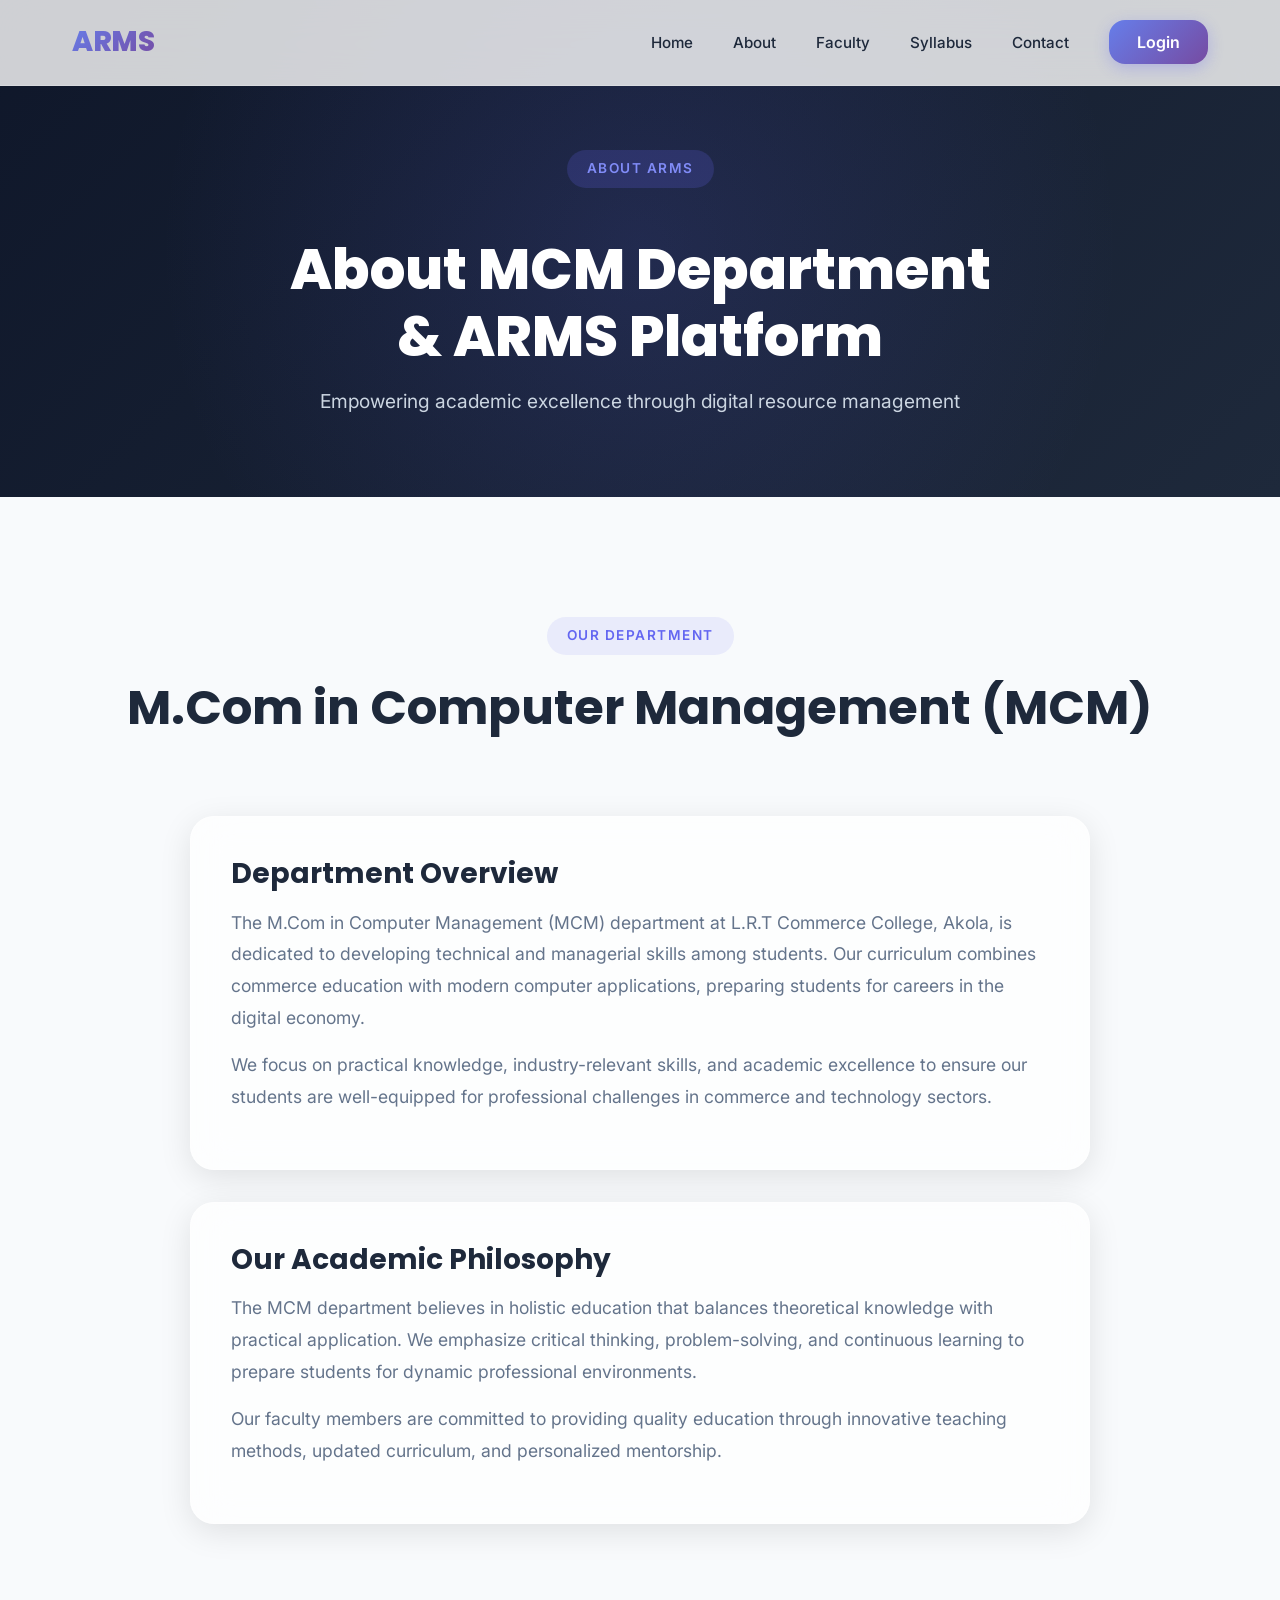
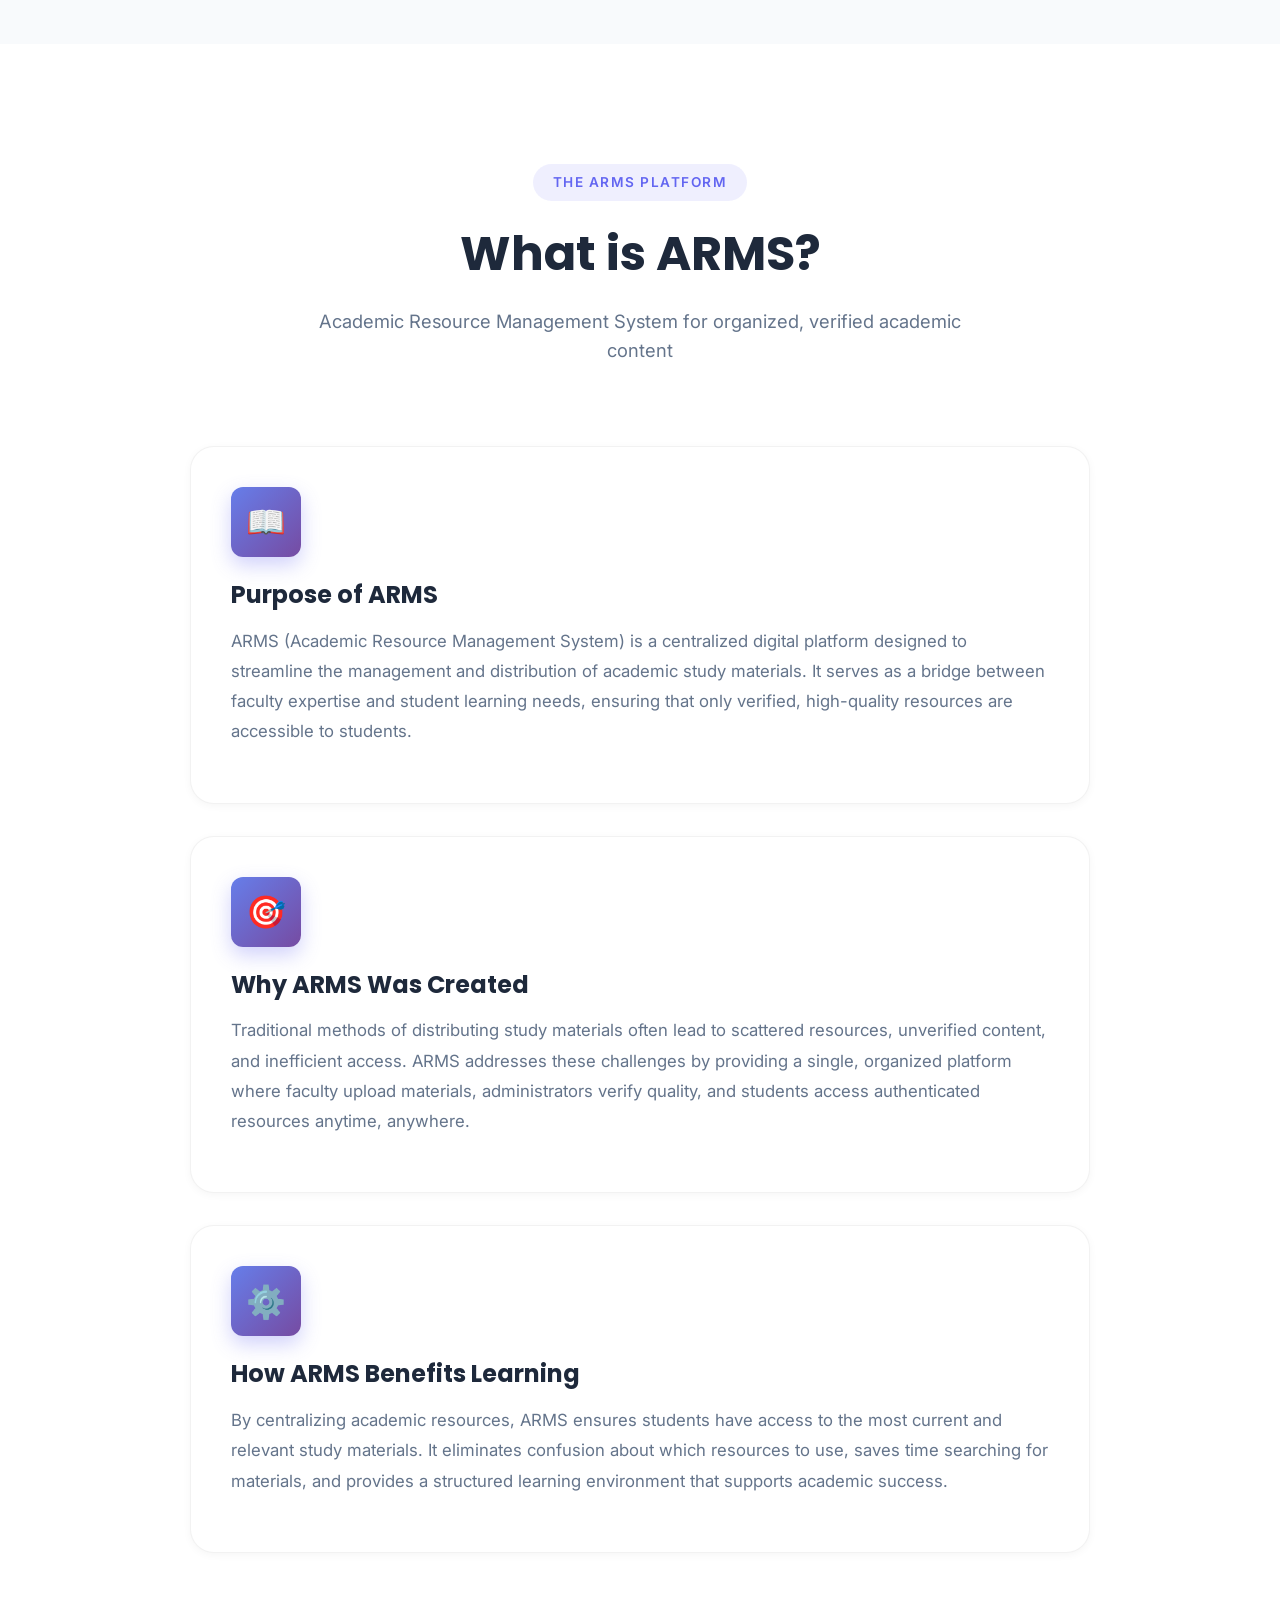
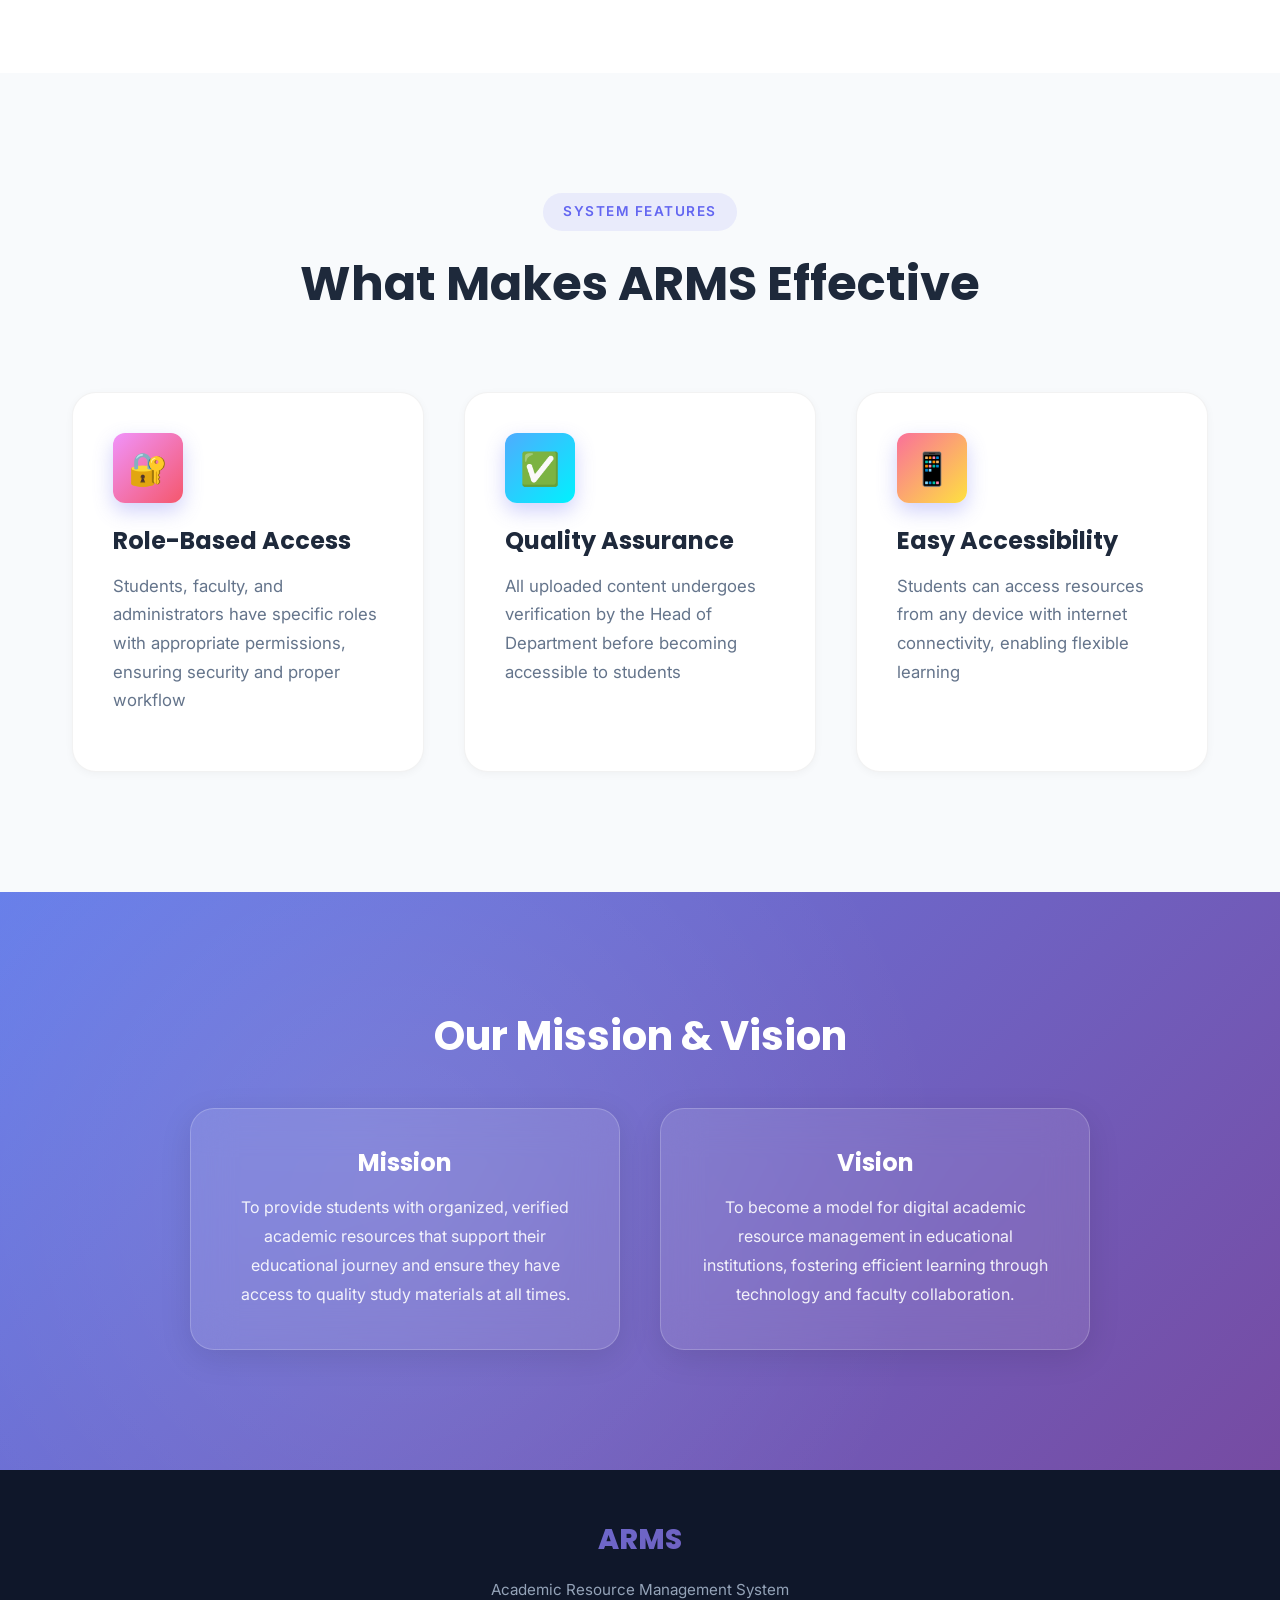
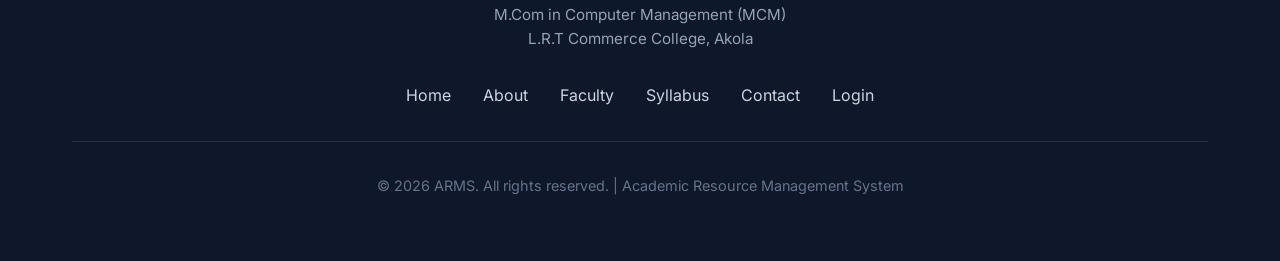
==== about.html @ 53d3fcfa "totally different code" ====
<!DOCTYPE html>
<html lang="en" class="no-js">

<head>
    <meta charset="UTF-8">
    <meta name="viewport" content="width=device-width, initial-scale=1.0">
    <meta http-equiv="X-UA-Compatible" content="IE=edge">

    <title>About ARMS | Academic Resource Management System</title>
    <meta name="description"
        content="Learn about ARMS and the MCM department at L.R.T Commerce College, Akola. Discover how we manage academic resources efficiently.">

    <link rel="icon" type="image/svg+xml"
        href="data:image/svg+xml,%3Csvg xmlns='http://www.w3.org/2000/svg' viewBox='0 0 100 100'%3E%3Ctext y='.9em' font-size='90'%3E🎓%3C/text%3E%3C/svg%3E">
    <link rel="stylesheet" href="style.css">
    <link rel="preconnect" href="https://fonts.googleapis.com">
    <link rel="preconnect" href="https://fonts.gstatic.com" crossorigin>
    <link href="https://fonts.googleapis.com/css2?family=Inter:wght@300;400;500;600;700;800&family=Poppins:wght@400;500;600;700;800&display=swap" rel="stylesheet">
</head>

<body>

    <!-- ==========================================
         NAVIGATION BAR
         ========================================== -->
    <nav class="navbar" role="navigation" aria-label="Main navigation">
        <div class="container">
            <a href="index.html" class="navbar-brand" aria-label="ARMS Home">ARMS</a>

            <button class="navbar-toggle" aria-label="Toggle navigation menu" aria-expanded="false">
                <span></span>
                <span></span>
                <span></span>
            </button>

            <ul class="navbar-menu" role="menubar">
                <li role="none"><a href="index.html" class="nav-link" role="menuitem">Home</a></li>
                <li role="none"><a href="about.html" class="nav-link active" role="menuitem">About</a></li>
                <li role="none"><a href="faculty.html" class="nav-link" role="menuitem">Faculty</a></li>
                <li role="none"><a href="syllabus.html" class="nav-link" role="menuitem">Syllabus</a></li>
                <li role="none"><a href="contact.html" class="nav-link" role="menuitem">Contact</a></li>
                <li role="none"><a href="login.html" class="btn-login" role="menuitem">Login</a></li>
            </ul>
        </div>
    </nav>

    <!-- ==========================================
         PAGE HEADER
         ========================================== -->
    <section
        style="padding: 150px 2rem 80px; background: linear-gradient(135deg, #0f172a 0%, #1e293b 100%); text-align: center; position: relative; overflow: hidden;">
        <div
            style="position: absolute; top: 0; left: 0; right: 0; bottom: 0; background: radial-gradient(circle at 50% 50%, rgba(99, 102, 241, 0.15) 0%, transparent 70%);">
        </div>

        <div class="container" style="position: relative; z-index: 10;">
            <span class="section-label" style="background: rgba(99, 102, 241, 0.2); color: #818cf8;">About ARMS</span>
            <h1 style="color: white; font-size: 3.5rem; margin: 1.5rem 0 1rem; font-weight: 800;">
                About MCM Department<br>& ARMS Platform
            </h1>
            <p style="color: #cbd5e1; font-size: 1.2rem; max-width: 700px; margin: 0 auto;">
                Empowering academic excellence through digital resource management
            </p>
        </div>
    </section>

    <!-- ==========================================
         ABOUT MCM DEPARTMENT
         ========================================== -->
    <section class="section-padding">
        <div class="container">
            <div class="section-header">
                <span class="section-label">Our Department</span>
                <h2 class="section-title">M.Com in Computer Management (MCM)</h2>
            </div>

            <div style="max-width: 900px; margin: 0 auto;">
                <div class="glass-card scroll-reveal" style="margin-bottom: 2rem;">
                    <h3 style="color: var(--text-dark); margin-bottom: 1rem; font-size: 1.75rem;">Department Overview
                    </h3>
                    <p style="color: var(--text-light); line-height: 1.8; font-size: 1.1rem; margin-bottom: 1rem;">
                        The M.Com in Computer Management (MCM) department at L.R.T Commerce College, Akola, is dedicated
                        to developing technical and managerial skills among students. Our curriculum combines commerce
                        education with modern computer applications, preparing students for careers in the digital
                        economy.
                    </p>
                    <p style="color: var(--text-light); line-height: 1.8; font-size: 1.1rem;">
                        We focus on practical knowledge, industry-relevant skills, and academic excellence to ensure our
                        students are well-equipped for professional challenges in commerce and technology sectors.
                    </p>
                </div>

                <div class="glass-card scroll-reveal">
                    <h3 style="color: var(--text-dark); margin-bottom: 1rem; font-size: 1.75rem;">Our Academic
                        Philosophy</h3>
                    <p style="color: var(--text-light); line-height: 1.8; font-size: 1.1rem; margin-bottom: 1rem;">
                        The MCM department believes in holistic education that balances theoretical knowledge with
                        practical application. We emphasize critical thinking, problem-solving, and continuous learning
                        to prepare students for dynamic professional environments.
                    </p>
                    <p style="color: var(--text-light); line-height: 1.8; font-size: 1.1rem;">
                        Our faculty members are committed to providing quality education through innovative teaching
                        methods, updated curriculum, and personalized mentorship.
                    </p>
                </div>
            </div>
        </div>
    </section>

    <!-- ==========================================
         ABOUT ARMS SYSTEM
         ========================================== -->
    <section class="section-padding" style="background: white;">
        <div class="container">
            <div class="section-header">
                <span class="section-label">The ARMS Platform</span>
                <h2 class="section-title">What is ARMS?</h2>
                <p class="section-description">
                    Academic Resource Management System for organized, verified academic content
                </p>
            </div>

            <div style="max-width: 900px; margin: 0 auto;">
                <div class="feature-card scroll-reveal" style="margin-bottom: 2rem;">
                    <div class="feature-icon">📖</div>
                    <h3>Purpose of ARMS</h3>
                    <p style="font-size: 1.05rem; line-height: 1.8;">
                        ARMS (Academic Resource Management System) is a centralized digital platform designed to
                        streamline the management and distribution of academic study materials. It serves as a bridge
                        between faculty expertise and student learning needs, ensuring that only verified, high-quality
                        resources are accessible to students.
                    </p>
                </div>

                <div class="feature-card scroll-reveal" style="margin-bottom: 2rem;">
                    <div class="feature-icon">🎯</div>
                    <h3>Why ARMS Was Created</h3>
                    <p style="font-size: 1.05rem; line-height: 1.8;">
                        Traditional methods of distributing study materials often lead to scattered resources,
                        unverified content, and inefficient access. ARMS addresses these challenges by providing a
                        single, organized platform where faculty upload materials, administrators verify quality, and
                        students access authenticated resources anytime, anywhere.
                    </p>
                </div>

                <div class="feature-card scroll-reveal">
                    <div class="feature-icon">⚙️</div>
                    <h3>How ARMS Benefits Learning</h3>
                    <p style="font-size: 1.05rem; line-height: 1.8;">
                        By centralizing academic resources, ARMS ensures students have access to the most current and
                        relevant study materials. It eliminates confusion about which resources to use, saves time
                        searching for materials, and provides a structured learning environment that supports academic
                        success.
                    </p>
                </div>
            </div>
        </div>
    </section>

    <!-- ==========================================
         KEY FEATURES
         ========================================== -->
    <section class="section-padding">
        <div class="container">
            <div class="section-header">
                <span class="section-label">System Features</span>
                <h2 class="section-title">What Makes ARMS Effective</h2>
            </div>

            <div class="features-grid">
                <div class="feature-card scroll-reveal">
                    <div class="feature-icon" style="background: linear-gradient(135deg, #f093fb 0%, #f5576c 100%);">🔐
                    </div>
                    <h3>Role-Based Access</h3>
                    <p>
                        Students, faculty, and administrators have specific roles with appropriate permissions, ensuring
                        security and proper workflow
                    </p>
                </div>

                <div class="feature-card scroll-reveal">
                    <div class="feature-icon" style="background: linear-gradient(135deg, #4facfe 0%, #00f2fe 100%);">✅
                    </div>
                    <h3>Quality Assurance</h3>
                    <p>
                        All uploaded content undergoes verification by the Head of Department before becoming accessible
                        to students
                    </p>
                </div>

                <div class="feature-card scroll-reveal">
                    <div class="feature-icon" style="background: linear-gradient(135deg, #fa709a 0%, #fee140 100%);">📱
                    </div>
                    <h3>Easy Accessibility</h3>
                    <p>
                        Students can access resources from any device with internet connectivity, enabling flexible
                        learning
                    </p>
                </div>
            </div>
        </div>
    </section>

    <!-- ==========================================
         MISSION & VISION
         ========================================== -->
    <section class="section-padding"
        style="background: linear-gradient(135deg, #667eea 0%, #764ba2 100%); position: relative; overflow: hidden;">
        <div
            style="position: absolute; top: 0; left: 0; right: 0; bottom: 0; background: radial-gradient(circle at 30% 50%, rgba(255, 255, 255, 0.1) 0%, transparent 60%);">
        </div>

        <div class="container" style="position: relative; z-index: 10;">
            <div style="max-width: 900px; margin: 0 auto; text-align: center; color: white;">
                <h2 class="scroll-reveal" style="color: white; font-size: 2.5rem; margin-bottom: 3rem;">Our Mission &
                    Vision</h2>

                <div
                    style="display: grid; grid-template-columns: repeat(auto-fit, minmax(300px, 1fr)); gap: 2.5rem; margin-top: 3rem;">
                    <div class="glass-card scroll-reveal"
                        style="background: rgba(255, 255, 255, 0.1); border: 1px solid rgba(255, 255, 255, 0.2);">
                        <h3 style="color: white; margin-bottom: 1rem; font-size: 1.5rem;">Mission</h3>
                        <p style="color: rgba(255, 255, 255, 0.9); line-height: 1.8; margin: 0;">
                            To provide students with organized, verified academic resources that support their
                            educational journey and ensure they have access to quality study materials at all times.
                        </p>
                    </div>

                    <div class="glass-card scroll-reveal"
                        style="background: rgba(255, 255, 255, 0.1); border: 1px solid rgba(255, 255, 255, 0.2);">
                        <h3 style="color: white; margin-bottom: 1rem; font-size: 1.5rem;">Vision</h3>
                        <p style="color: rgba(255, 255, 255, 0.9); line-height: 1.8; margin: 0;">
                            To become a model for digital academic resource management in educational institutions,
                            fostering efficient learning through technology and faculty collaboration.
                        </p>
                    </div>
                </div>
            </div>
        </div>
    </section>

    <!-- ==========================================
         FOOTER
         ========================================== -->
    <footer>
        <div class="footer-content">
            <div class="footer-brand">ARMS</div>
            <p class="footer-text">
                Academic Resource Management System<br>
                M.Com in Computer Management (MCM)<br>
                L.R.T Commerce College, Akola
            </p>

            <div class="footer-links">
                <a href="index.html" class="footer-link">Home</a>
                <a href="about.html" class="footer-link">About</a>
                <a href="faculty.html" class="footer-link">Faculty</a>
                <a href="syllabus.html" class="footer-link">Syllabus</a>
                <a href="contact.html" class="footer-link">Contact</a>
                <a href="login.html" class="footer-link">Login</a>
            </div>

            <div class="footer-bottom">
                <p>&copy; 2026 ARMS. All rights reserved. | Academic Resource Management System</p>
            </div>
        </div>
    </footer>

    <script>
        document.documentElement.classList.remove('no-js');
        document.documentElement.classList.add('js');
    </script>
    <script src="main.js"></script>

</body>

</html>
---- style.css ----
/* ==========================================
   ARMS - Modern Education Software Website
   ========================================== */

/* Google Fonts Import - Must be at top */
@import url('https://fonts.googleapis.com/css2?family=Inter:wght@300;400;500;600;700;800&family=Poppins:wght@400;500;600;700;800&display=swap');

/* CSS Variables for Theme */
:root {
  /* Modern Education Color Palette */
  --primary-color: #6366f1;
  --primary-dark: #4f46e5;
  --primary-light: #818cf8;
  --secondary-color: #ec4899;
  --accent-color: #f59e0b;

  /* Neutral Colors */
  --dark-bg: #0f172a;
  --dark-surface: #1e293b;
  --light-bg: #f8fafc;
  --white: #ffffff;
  --text-dark: #1e293b;
  --text-light: #64748b;
  --text-lighter: #94a3b8;

  /* Gradients */
  --gradient-primary: linear-gradient(135deg, #667eea 0%, #764ba2 100%);
  --gradient-secondary: linear-gradient(135deg, #f093fb 0%, #f5576c 100%);
  --gradient-accent: linear-gradient(135deg, #4facfe 0%, #00f2fe 100%);
  --gradient-dark: linear-gradient(135deg, #0f172a 0%, #1e293b 100%);

  /* Spacing */
  --section-padding: 120px;
  --container-max-width: 1200px;

  /* Typography */
  --font-primary: 'Inter', -apple-system, BlinkMacSystemFont, 'Segoe UI', sans-serif;
  --font-heading: 'Poppins', -apple-system, BlinkMacSystemFont, sans-serif;

  /* Shadows */
  --shadow-sm: 0 2px 8px rgba(0, 0, 0, 0.04);
  --shadow-md: 0 4px 20px rgba(0, 0, 0, 0.08);
  --shadow-lg: 0 10px 40px rgba(0, 0, 0, 0.12);
  --shadow-xl: 0 20px 60px rgba(0, 0, 0, 0.16);

  /* Border Radius */
  --radius-sm: 8px;
  --radius-md: 12px;
  --radius-lg: 16px;
  --radius-xl: 24px;
}

/* ==========================================
   BASE STYLES & RESET
   ========================================== */

* {
  margin: 0;
  padding: 0;
  box-sizing: border-box;
}

html {
  scroll-behavior: smooth;
  overflow-x: hidden;
}

html.no-js .scroll-reveal,
html.no-js .scroll-reveal-left,
html.no-js .scroll-reveal-right {
  opacity: 1 !important;
  transform: none !important;
  animation: none !important;
}

body {
  font-family: var(--font-primary);
  font-size: 16px;
  line-height: 1.6;
  color: var(--text-dark);
  background-color: var(--light-bg);
  overflow-x: hidden;
  -webkit-font-smoothing: antialiased;
  -moz-osx-font-smoothing: grayscale;
}

h1,
h2,
h3,
h4,
h5,
h6 {
  font-family: var(--font-heading);
  font-weight: 700;
  line-height: 1.2;
  margin-bottom: 1rem;
}

h1 {
  font-size: 3.5rem;
}

h2 {
  font-size: 2.5rem;
}

h3 {
  font-size: 2rem;
}

h4 {
  font-size: 1.5rem;
}

h5 {
  font-size: 1.25rem;
}

h6 {
  font-size: 1rem;
}

p {
  margin-bottom: 1rem;
  color: var(--text-light);
}

a {
  text-decoration: none;
  color: inherit;
  transition: all 0.3s cubic-bezier(0.4, 0, 0.2, 1);
}

img {
  max-width: 100%;
  height: auto;
  display: block;
}

/* ==========================================
   UTILITY CLASSES
   ========================================== */

.container {
  max-width: var(--container-max-width);
  margin: 0 auto;
  padding: 0 2rem;
}

.section-padding {
  padding: var(--section-padding) 0;
}

.text-center {
  text-align: center;
}

.text-gradient {
  background: var(--gradient-primary);
  -webkit-background-clip: text;
  -webkit-text-fill-color: transparent;
  background-clip: text;
}

/* ==========================================
   MODERN NAVBAR
   ========================================== */

.navbar {
  position: fixed;
  top: 0;
  left: 0;
  right: 0;
  z-index: 1000;
  background: rgba(255, 255, 255, 0.8);
  backdrop-filter: blur(20px);
  -webkit-backdrop-filter: blur(20px);
  border-bottom: 1px solid rgba(255, 255, 255, 0.2);
  transition: all 0.3s ease;
}

.navbar.scrolled {
  background: rgba(255, 255, 255, 0.95);
  box-shadow: var(--shadow-md);
}

.navbar .container {
  display: flex;
  justify-content: space-between;
  align-items: center;
  padding: 1.25rem 2rem;
}

.navbar-brand {
  font-family: var(--font-heading);
  font-size: 1.75rem;
  font-weight: 800;
  background: var(--gradient-primary);
  -webkit-background-clip: text;
  -webkit-text-fill-color: transparent;
  background-clip: text;
  letter-spacing: -0.5px;
}

.navbar-menu {
  display: flex;
  list-style: none;
  gap: 2.5rem;
  align-items: center;
}

.navbar-menu .nav-link {
  color: var(--text-dark);
  font-weight: 500;
  font-size: 0.95rem;
  position: relative;
  padding: 0.5rem 0;
}

.navbar-menu .nav-link::after {
  content: '';
  position: absolute;
  bottom: 0;
  left: 0;
  width: 0;
  height: 2px;
  background: var(--gradient-primary);
  transition: width 0.3s ease;
}

.navbar-menu .nav-link:hover::after,
.navbar-menu .nav-link.active::after {
  width: 100%;
}

.btn-login {
  background: var(--gradient-primary);
  color: white;
  padding: 0.75rem 1.75rem;
  border-radius: var(--radius-lg);
  font-weight: 600;
  border: none;
  cursor: pointer;
  transition: all 0.3s ease;
  box-shadow: 0 4px 15px rgba(99, 102, 241, 0.3);
}

.btn-login:hover {
  transform: translateY(-2px);
  box-shadow: 0 6px 20px rgba(99, 102, 241, 0.4);
}

/* Mobile Menu Toggle */
.navbar-toggle {
  display: none;
  flex-direction: column;
  gap: 5px;
  background: none;
  border: none;
  cursor: pointer;
}

.navbar-toggle span {
  width: 25px;
  height: 3px;
  background: var(--text-dark);
  border-radius: 2px;
  transition: all 0.3s ease;
}

/* ==========================================
   HERO SECTION WITH PARALLAX
   ========================================== */

.hero {
  position: relative;
  min-height: 100vh;
  display: flex;
  align-items: center;
  justify-content: center;
  background: var(--gradient-dark);
  overflow: hidden;
  padding: 80px 2rem 4rem;
}

.hero::before {
  content: '';
  position: absolute;
  top: 0;
  left: 0;
  right: 0;
  bottom: 0;
  background:
    radial-gradient(circle at 20% 50%, rgba(99, 102, 241, 0.15) 0%, transparent 50%),
    radial-gradient(circle at 80% 80%, rgba(236, 72, 153, 0.15) 0%, transparent 50%);
  pointer-events: none;
}

.hero-content {
  position: relative;
  z-index: 10;
  max-width: 900px;
  text-align: center;
  animation: fadeInUp 1s ease-out;
}

.hero-subtitle {
  font-size: 1.1rem;
  color: var(--primary-light);
  font-weight: 600;
  letter-spacing: 2px;
  text-transform: uppercase;
  margin-bottom: 1.5rem;
  animation: fadeInUp 1s ease-out 0.2s both;
}

.hero h1 {
  font-size: 4.5rem;
  font-weight: 800;
  color: white;
  margin-bottom: 1.5rem;
  line-height: 1.1;
  animation: fadeInUp 1s ease-out 0.4s both;
}

.hero-description {
  font-size: 1.25rem;
  color: #cbd5e1;
  margin-bottom: 1rem;
  line-height: 1.8;
  animation: fadeInUp 1s ease-out 0.6s both;
}

.hero-college {
  font-size: 1.1rem;
  color: #94a3b8;
  margin-bottom: 3rem;
  animation: fadeInUp 1s ease-out 0.8s both;
}

.hero-buttons {
  display: flex;
  gap: 1.5rem;
  justify-content: center;
  animation: fadeInUp 1s ease-out 1s both;
}

.btn-primary {
  background: var(--gradient-primary);
  color: white;
  padding: 1rem 2.5rem;
  border-radius: var(--radius-lg);
  font-weight: 600;
  font-size: 1.05rem;
  border: none;
  cursor: pointer;
  transition: all 0.3s ease;
  box-shadow: 0 8px 25px rgba(99, 102, 241, 0.35);
}

.btn-primary:hover {
  transform: translateY(-3px);
  box-shadow: 0 12px 35px rgba(99, 102, 241, 0.45);
}

.btn-secondary {
  background: rgba(255, 255, 255, 0.1);
  backdrop-filter: blur(10px);
  color: white;
  padding: 1rem 2.5rem;
  border-radius: var(--radius-lg);
  font-weight: 600;
  font-size: 1.05rem;
  border: 2px solid rgba(255, 255, 255, 0.2);
  cursor: pointer;
  transition: all 0.3s ease;
}

.btn-secondary:hover {
  background: rgba(255, 255, 255, 0.15);
  border-color: rgba(255, 255, 255, 0.3);
  transform: translateY(-3px);
}

/* Floating particles effect */
.hero-particles {
  position: absolute;
  top: 0;
  left: 0;
  width: 100%;
  height: 100%;
  overflow: hidden;
  pointer-events: none;
}

.particle {
  position: absolute;
  width: 4px;
  height: 4px;
  background: rgba(255, 255, 255, 0.3);
  border-radius: 50%;
  animation: float 15s infinite;
}

.particle:nth-child(1) {
  left: 10%;
  animation-delay: 0s;
}

.particle:nth-child(2) {
  left: 20%;
  animation-delay: 2s;
}

.particle:nth-child(3) {
  left: 30%;
  animation-delay: 4s;
}

.particle:nth-child(4) {
  left: 40%;
  animation-delay: 6s;
}

.particle:nth-child(5) {
  left: 50%;
  animation-delay: 8s;
}

.particle:nth-child(6) {
  left: 60%;
  animation-delay: 10s;
}

.particle:nth-child(7) {
  left: 70%;
  animation-delay: 12s;
}

.particle:nth-child(8) {
  left: 80%;
  animation-delay: 14s;
}

.particle:nth-child(9) {
  left: 90%;
  animation-delay: 16s;
}

@keyframes float {

  0%,
  100% {
    transform: translateY(100vh) translateX(0);
    opacity: 0;
  }

  10% {
    opacity: 1;
  }

  90% {
    opacity: 1;
  }

  100% {
    transform: translateY(-100vh) translateX(100px);
  }
}

/* ==========================================
   FEATURES SECTION
   ========================================== */

.features-section {
  padding: var(--section-padding) 0;
  background: var(--light-bg);
  position: relative;
}

.section-header {
  text-align: center;
  margin-bottom: 5rem;
  animation: fadeInUp 0.8s ease-out;
}

.section-label {
  display: inline-block;
  background: rgba(99, 102, 241, 0.1);
  color: var(--primary-color);
  padding: 0.5rem 1.25rem;
  border-radius: 50px;
  font-size: 0.85rem;
  font-weight: 600;
  text-transform: uppercase;
  letter-spacing: 1.5px;
  margin-bottom: 1.5rem;
}

.section-title {
  font-size: 3rem;
  color: var(--text-dark);
  margin-bottom: 1.5rem;
}

.section-description {
  font-size: 1.15rem;
  color: var(--text-light);
  max-width: 700px;
  margin: 0 auto;
}

.features-grid {
  display: grid;
  grid-template-columns: repeat(auto-fit, minmax(320px, 1fr));
  gap: 2.5rem;
  margin-top: 3rem;
}

.feature-card {
  background: white;
  padding: 2.5rem;
  border-radius: var(--radius-xl);
  box-shadow: var(--shadow-sm);
  transition: all 0.4s cubic-bezier(0.4, 0, 0.2, 1);
  border: 1px solid rgba(0, 0, 0, 0.05);
  position: relative;
  overflow: hidden;
}

.feature-card::before {
  content: '';
  position: absolute;
  top: 0;
  left: 0;
  right: 0;
  height: 4px;
  background: var(--gradient-primary);
  transform: scaleX(0);
  transition: transform 0.4s ease;
}

.feature-card:hover {
  transform: translateY(-10px);
  box-shadow: var(--shadow-lg);
  border-color: rgba(99, 102, 241, 0.2);
}

.feature-card:hover::before {
  transform: scaleX(1);
}

.feature-icon {
  width: 70px;
  height: 70px;
  border-radius: var(--radius-md);
  background: var(--gradient-primary);
  display: flex;
  align-items: center;
  justify-content: center;
  margin-bottom: 1.5rem;
  font-size: 2rem;
  color: white;
  box-shadow: 0 8px 20px rgba(99, 102, 241, 0.3);
}

.feature-card h3 {
  font-size: 1.5rem;
  color: var(--text-dark);
  margin-bottom: 1rem;
}

.feature-card p {
  color: var(--text-light);
  line-height: 1.7;
  font-size: 1.05rem;
}

/* ==========================================
   GLASSMORPHISM CARDS
   ========================================== */

.glass-card {
  background: rgba(255, 255, 255, 0.7);
  -webkit-backdrop-filter: blur(20px);
  backdrop-filter: blur(20px);
  border: 1px solid rgba(255, 255, 255, 0.3);
  border-radius: var(--radius-xl);
  padding: 2.5rem;
  box-shadow: 0 8px 32px rgba(0, 0, 0, 0.1);
  transition: all 0.4s ease;
}

.glass-card:hover {
  background: rgba(255, 255, 255, 0.85);
  transform: translateY(-5px);
  box-shadow: 0 12px 40px rgba(0, 0, 0, 0.15);
}

/* ==========================================
   FACULTY SECTION
   ========================================== */

.faculty-grid {
  display: grid;
  grid-template-columns: repeat(auto-fill, minmax(280px, 1fr));
  gap: 2.5rem;
  margin-top: 3rem;
}

.faculty-card {
  background: white;
  border-radius: var(--radius-xl);
  padding: 2.5rem;
  text-align: center;
  box-shadow: var(--shadow-sm);
  transition: all 0.4s ease;
  border: 1px solid rgba(0, 0, 0, 0.05);
  position: relative;
  overflow: hidden;
}

.faculty-card::before {
  content: '';
  position: absolute;
  top: -50%;
  left: -50%;
  width: 200%;
  height: 200%;
  background: radial-gradient(circle, rgba(99, 102, 241, 0.1) 0%, transparent 70%);
  opacity: 0;
  transition: opacity 0.4s ease;
}

.faculty-card:hover::before {
  opacity: 1;
}

.faculty-card:hover {
  transform: translateY(-8px);
  box-shadow: var(--shadow-lg);
  border-color: rgba(99, 102, 241, 0.2);
}

.faculty-avatar {
  width: 120px;
  height: 120px;
  border-radius: 50%;
  background: var(--gradient-primary);
  display: flex;
  align-items: center;
  justify-content: center;
  margin: 0 auto 1.5rem;
  font-size: 3rem;
  color: white;
  font-weight: 700;
  box-shadow: 0 8px 25px rgba(99, 102, 241, 0.3);
  position: relative;
  z-index: 1;
}

.faculty-card h3 {
  font-size: 1.35rem;
  color: var(--text-dark);
  margin-bottom: 0.5rem;
}

.faculty-role {
  color: var(--primary-color);
  font-weight: 600;
  font-size: 0.95rem;
  text-transform: uppercase;
  letter-spacing: 0.5px;
}

/* ==========================================
   SYLLABUS SECTION
   ========================================== */

.syllabus-list {
  max-width: 800px;
  margin: 3rem auto 0;
}

.syllabus-item {
  background: white;
  padding: 2rem;
  border-radius: var(--radius-lg);
  margin-bottom: 1.5rem;
  box-shadow: var(--shadow-sm);
  border-left: 4px solid var(--primary-color);
  transition: all 0.3s ease;
  display: flex;
  align-items: center;
  gap: 1.5rem;
}

.syllabus-item:hover {
  transform: translateX(10px);
  box-shadow: var(--shadow-md);
}

.syllabus-number {
  width: 50px;
  height: 50px;
  border-radius: 50%;
  background: var(--gradient-primary);
  color: white;
  display: flex;
  align-items: center;
  justify-content: center;
  font-weight: 700;
  font-size: 1.25rem;
  flex-shrink: 0;
}

.syllabus-content h4 {
  color: var(--text-dark);
  margin-bottom: 0.25rem;
  font-size: 1.15rem;
}

.syllabus-content p {
  color: var(--text-light);
  margin: 0;
  font-size: 0.95rem;
}

/* ==========================================
   CONTACT FORM
   ========================================== */

.contact-section {
  padding: var(--section-padding) 0;
  background: var(--light-bg);
}

.contact-container {
  max-width: 700px;
  margin: 3rem auto 0;
}

.form-group {
  margin-bottom: 2rem;
}

.form-label {
  display: block;
  color: var(--text-dark);
  font-weight: 600;
  margin-bottom: 0.75rem;
  font-size: 0.95rem;
}

.form-input,
.form-textarea {
  width: 100%;
  padding: 1rem 1.25rem;
  border: 2px solid #e2e8f0;
  border-radius: var(--radius-md);
  font-family: var(--font-primary);
  font-size: 1rem;
  transition: all 0.3s ease;
  background: white;
  color: var(--text-dark);
}

.form-input:focus,
.form-textarea:focus {
  outline: none;
  border-color: var(--primary-color);
  box-shadow: 0 0 0 4px rgba(99, 102, 241, 0.1);
}

.form-textarea {
  resize: vertical;
  min-height: 150px;
}

.btn-submit {
  background: var(--gradient-primary);
  color: white;
  padding: 1rem 3rem;
  border: none;
  border-radius: var(--radius-lg);
  font-weight: 600;
  font-size: 1.05rem;
  cursor: pointer;
  transition: all 0.3s ease;
  box-shadow: 0 8px 25px rgba(99, 102, 241, 0.3);
  width: 100%;
}

.btn-submit:hover {
  transform: translateY(-3px);
  box-shadow: 0 12px 35px rgba(99, 102, 241, 0.4);
}

/* ==========================================
   LOGIN SECTION
   ========================================== */

.login-section {
  min-height: 100vh;
  display: flex;
  align-items: center;
  justify-content: center;
  background: var(--gradient-dark);
  position: relative;
  padding: 80px 2rem 4rem;
}

.login-section::before {
  content: '';
  position: absolute;
  top: 0;
  left: 0;
  right: 0;
  bottom: 0;
  background:
    radial-gradient(circle at 30% 30%, rgba(99, 102, 241, 0.15) 0%, transparent 50%),
    radial-gradient(circle at 70% 70%, rgba(236, 72, 153, 0.15) 0%, transparent 50%);
  pointer-events: none;
}

.login-container {
  position: relative;
  z-index: 10;
  max-width: 480px;
  width: 100%;
}

.login-card {
  background: rgba(255, 255, 255, 0.95);
  backdrop-filter: blur(20px);
  padding: 3rem;
  border-radius: var(--radius-xl);
  box-shadow: var(--shadow-xl);
  border: 1px solid rgba(255, 255, 255, 0.3);
}

.login-header {
  text-align: center;
  margin-bottom: 2.5rem;
}

.login-header h2 {
  font-size: 2rem;
  color: var(--text-dark);
  margin-bottom: 0.5rem;
}

.login-header p {
  color: var(--text-light);
  font-size: 0.95rem;
}

.form-select {
  width: 100%;
  padding: 1rem 1.25rem;
  border: 2px solid #e2e8f0;
  border-radius: var(--radius-md);
  font-family: var(--font-primary);
  font-size: 1rem;
  transition: all 0.3s ease;
  background: white;
  color: var(--text-dark);
  cursor: pointer;
  appearance: none;
  background-image: url("data:image/svg+xml,%3Csvg xmlns='http://www.w3.org/2000/svg' width='24' height='24' viewBox='0 0 24 24' fill='none' stroke='%2364748b' stroke-width='2' stroke-linecap='round' stroke-linejoin='round'%3E%3Cpolyline points='6 9 12 15 18 9'%3E%3C/polyline%3E%3C/svg%3E");
  background-repeat: no-repeat;
  background-position: right 1rem center;
  background-size: 20px;
  padding-right: 3rem;
}

.form-select:focus {
  outline: none;
  border-color: var(--primary-color);
  box-shadow: 0 0 0 4px rgba(99, 102, 241, 0.1);
}

/* ==========================================
   FOOTER
   ========================================== */

footer {
  background: var(--dark-bg);
  color: white;
  padding: 3rem 0;
  text-align: center;
}

.footer-content {
  max-width: var(--container-max-width);
  margin: 0 auto;
  padding: 0 2rem;
}

.footer-brand {
  font-family: var(--font-heading);
  font-size: 1.75rem;
  font-weight: 800;
  background: var(--gradient-primary);
  -webkit-background-clip: text;
  -webkit-text-fill-color: transparent;
  background-clip: text;
  margin-bottom: 1rem;
}

.footer-text {
  color: #94a3b8;
  font-size: 0.95rem;
  margin-bottom: 2rem;
}

.footer-links {
  display: flex;
  justify-content: center;
  gap: 2rem;
  margin-bottom: 2rem;
  flex-wrap: wrap;
}

.footer-link {
  color: #cbd5e1;
  transition: color 0.3s ease;
}

.footer-link:hover {
  color: white;
}

.footer-bottom {
  padding-top: 2rem;
  border-top: 1px solid rgba(255, 255, 255, 0.1);
  color: #64748b;
  font-size: 0.9rem;
}

/* ==========================================
   SCROLL ANIMATIONS
   ========================================== */

/* Fallback: Make visible if JavaScript is disabled or fails to load */
.no-js .scroll-reveal,
.no-js .scroll-reveal-left,
.no-js .scroll-reveal-right {
  opacity: 1 !important;
  transform: none !important;
}

.scroll-reveal {
  opacity: 0;
  transform: translateY(50px);
  transition: all 0.8s cubic-bezier(0.4, 0, 0.2, 1);
}

.scroll-reveal.active {
  opacity: 1;
  transform: translateY(0);
}

/* Fallback timeout: Make visible after 2 seconds if not activated */
@media (prefers-reduced-motion: no-preference) {
  .scroll-reveal:not(.active) {
    animation: fadeInFallback 0.5s ease-out 2s forwards;
  }
}

@keyframes fadeInFallback {
  to {
    opacity: 1;
    transform: translateY(0);
  }
}

.scroll-reveal-left {
  opacity: 0;
  transform: translateX(-50px);
  transition: all 0.8s cubic-bezier(0.4, 0, 0.2, 1);
}

.scroll-reveal-left.active {
  opacity: 1;
  transform: translateX(0);
}

.scroll-reveal-right {
  opacity: 0;
  transform: translateX(50px);
  transition: all 0.8s cubic-bezier(0.4, 0, 0.2, 1);
}

.scroll-reveal-right.active {
  opacity: 1;
  transform: translateX(0);
}

/* Fallback timeout for left and right reveals */
@media (prefers-reduced-motion: no-preference) {
  .scroll-reveal-left:not(.active) {
    animation: fadeInLeftFallback 0.5s ease-out 2s forwards;
  }
  
  .scroll-reveal-right:not(.active) {
    animation: fadeInRightFallback 0.5s ease-out 2s forwards;
  }
}

@keyframes fadeInLeftFallback {
  to {
    opacity: 1;
    transform: translateX(0);
  }
}

@keyframes fadeInRightFallback {
  to {
    opacity: 1;
    transform: translateX(0);
  }
}

/* ==========================================
   ANIMATIONS
   ========================================== */

@keyframes fadeInUp {
  from {
    opacity: 0;
    transform: translateY(30px);
  }

  to {
    opacity: 1;
    transform: translateY(0);
  }
}

@keyframes fadeIn {
  from {
    opacity: 0;
  }

  to {
    opacity: 1;
  }
}

@keyframes slideInLeft {
  from {
    opacity: 0;
    transform: translateX(-30px);
  }

  to {
    opacity: 1;
    transform: translateX(0);
  }
}

@keyframes slideInRight {
  from {
    opacity: 0;
    transform: translateX(30px);
  }

  to {
    opacity: 1;
    transform: translateX(0);
  }
}

/* ==========================================
   RESPONSIVE DESIGN
   ========================================== */

@media (max-width: 1024px) {
  :root {
    --section-padding: 80px;
  }

  h1 {
    font-size: 3rem;
  }

  h2 {
    font-size: 2rem;
  }

  .hero h1 {
    font-size: 3.5rem;
  }

  .section-title {
    font-size: 2.5rem;
  }
}

@media (max-width: 768px) {
  :root {
    --section-padding: 60px;
  }

  h1 {
    font-size: 2.5rem;
  }

  h2 {
    font-size: 1.75rem;
  }

  .navbar-menu {
    position: fixed;
    top: 70px;
    left: -100%;
    width: 100%;
    height: calc(100vh - 70px);
    background: rgba(255, 255, 255, 0.98);
    backdrop-filter: blur(20px);
    flex-direction: column;
    justify-content: flex-start;
    padding: 3rem 2rem;
    gap: 1.5rem;
    transition: left 0.4s ease;
    box-shadow: var(--shadow-lg);
  }

  .navbar-menu.active {
    left: 0;
  }

  .navbar-toggle {
    display: flex;
  }

  .navbar-toggle.active span:nth-child(1) {
    transform: rotate(45deg) translate(8px, 8px);
  }

  .navbar-toggle.active span:nth-child(2) {
    opacity: 0;
  }

  .navbar-toggle.active span:nth-child(3) {
    transform: rotate(-45deg) translate(7px, -7px);
  }

  .hero h1 {
    font-size: 2.75rem;
  }

  .hero-description {
    font-size: 1.1rem;
  }

  .hero-buttons {
    flex-direction: column;
    gap: 1rem;
  }

  .btn-primary,
  .btn-secondary {
    width: 100%;
  }

  .section-title {
    font-size: 2rem;
  }

  .features-grid {
    grid-template-columns: 1fr;
    gap: 2rem;
  }

  .faculty-grid {
    grid-template-columns: 1fr;
  }

  .footer-links {
    flex-direction: column;
    gap: 1rem;
  }
}

@media (max-width: 480px) {
  h1 {
    font-size: 2rem;
  }

  h2 {
    font-size: 1.5rem;
  }

  .container {
    padding: 0 1.5rem;
  }

  .hero h1 {
    font-size: 2.25rem;
  }

  .hero-subtitle {
    font-size: 0.9rem;
  }

  .hero-description {
    font-size: 1rem;
  }

  .section-title {
    font-size: 1.75rem;
  }

  .login-card {
    padding: 2rem;
  }
}

/* ==========================================
   ACCESSIBILITY
   ========================================== */

.sr-only {
  position: absolute;
  width: 1px;
  height: 1px;
  padding: 0;
  margin: -1px;
  overflow: hidden;
  clip: rect(0, 0, 0, 0);
  white-space: nowrap;
  border-width: 0;
}

/* Focus styles */
a:focus-visible,
button:focus-visible,
input:focus-visible,
select:focus-visible,
textarea:focus-visible {
  outline: 2px solid var(--primary-color);
  outline-offset: 2px;
}

/* Reduce motion for users who prefer it */
@media (prefers-reduced-motion: reduce) {

  *,
  *::before,
  *::after {
    animation-duration: 0.01ms !important;
    animation-iteration-count: 1 !important;
    transition-duration: 0.01ms !important;
    scroll-behavior: auto !important;
  }
}
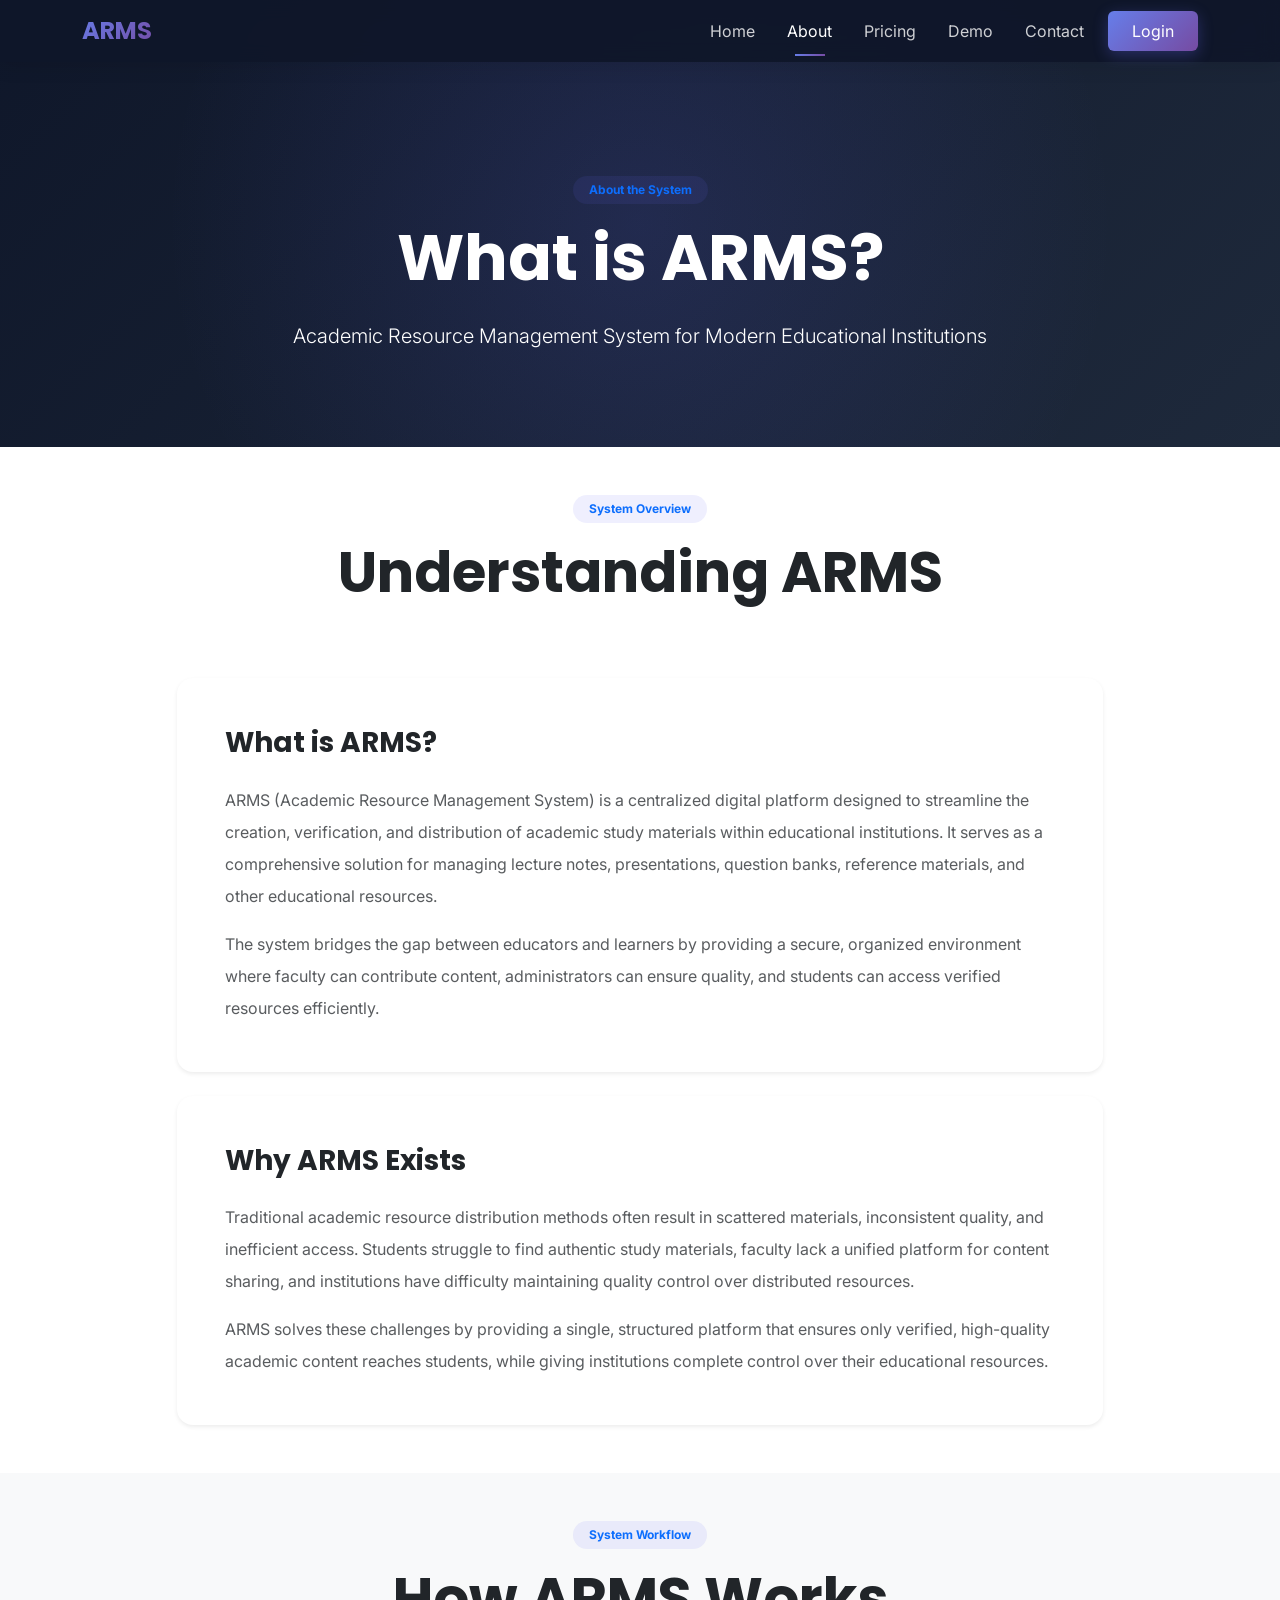
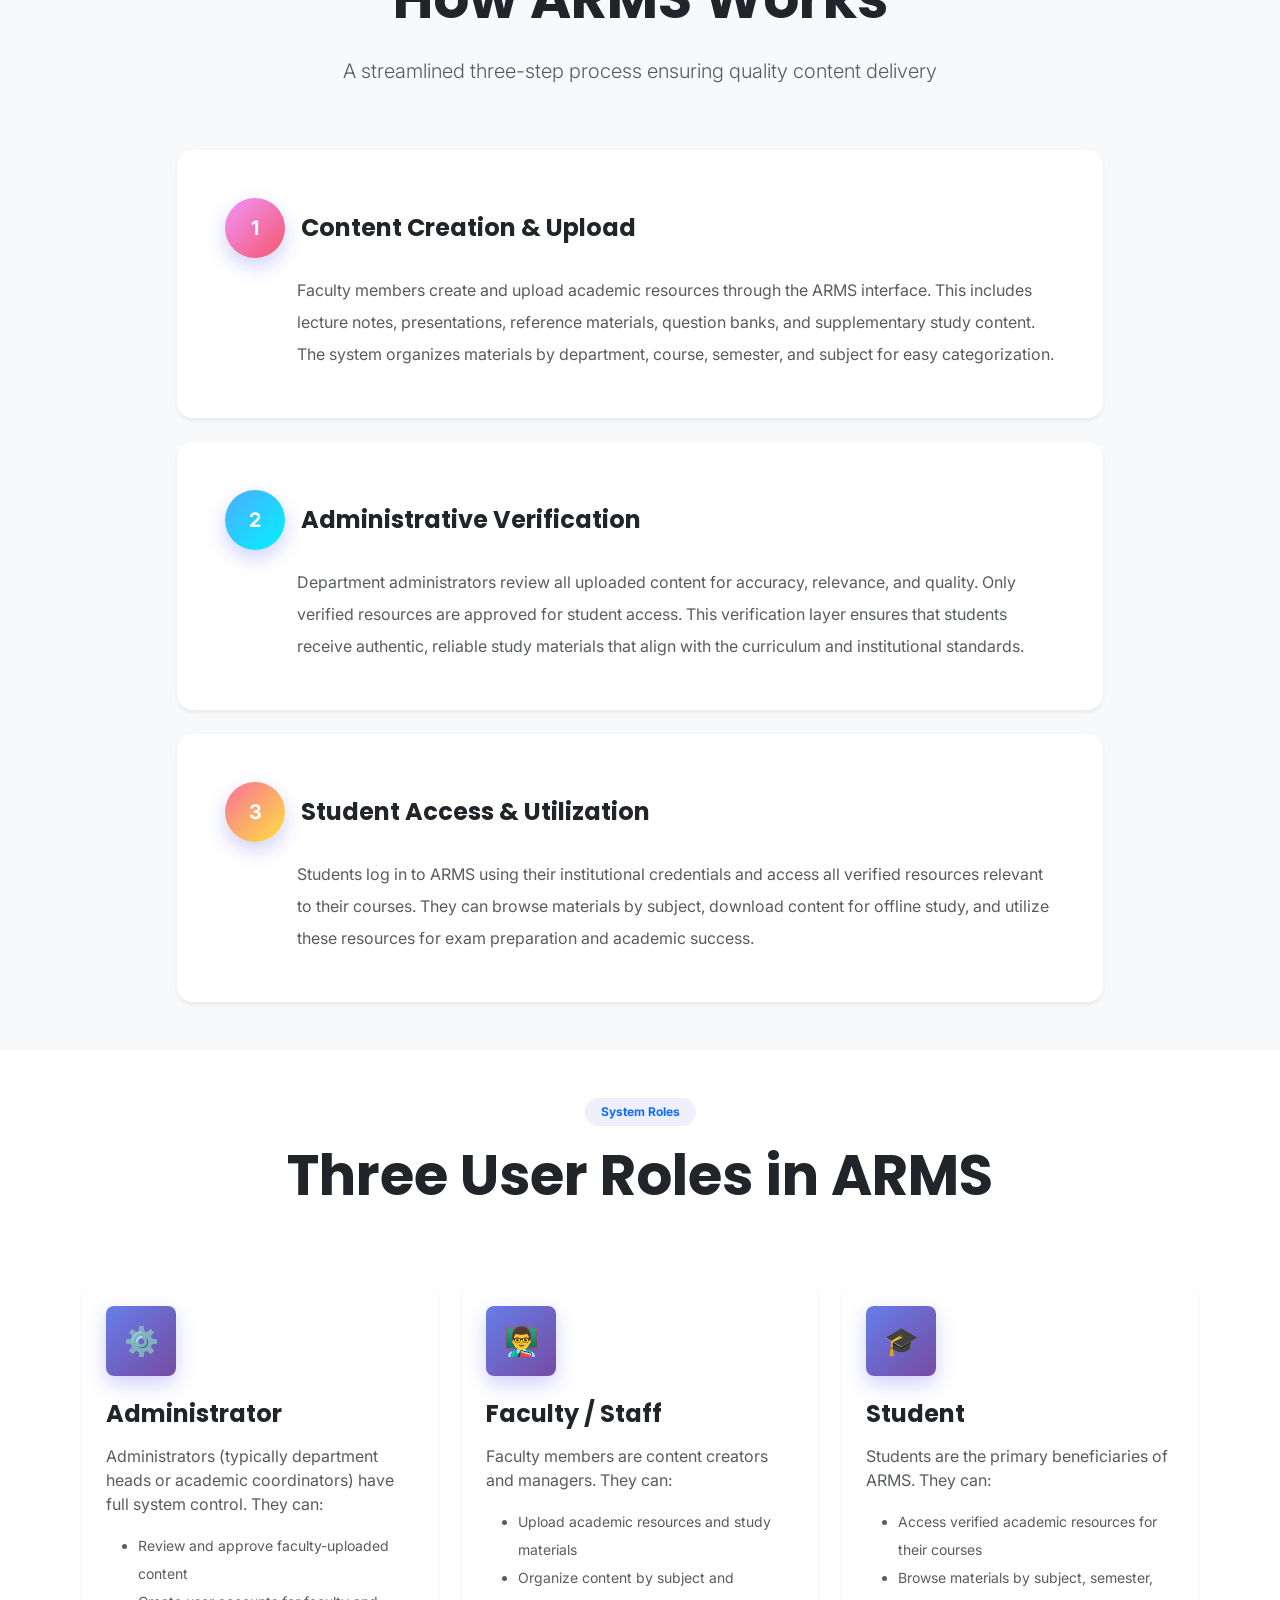
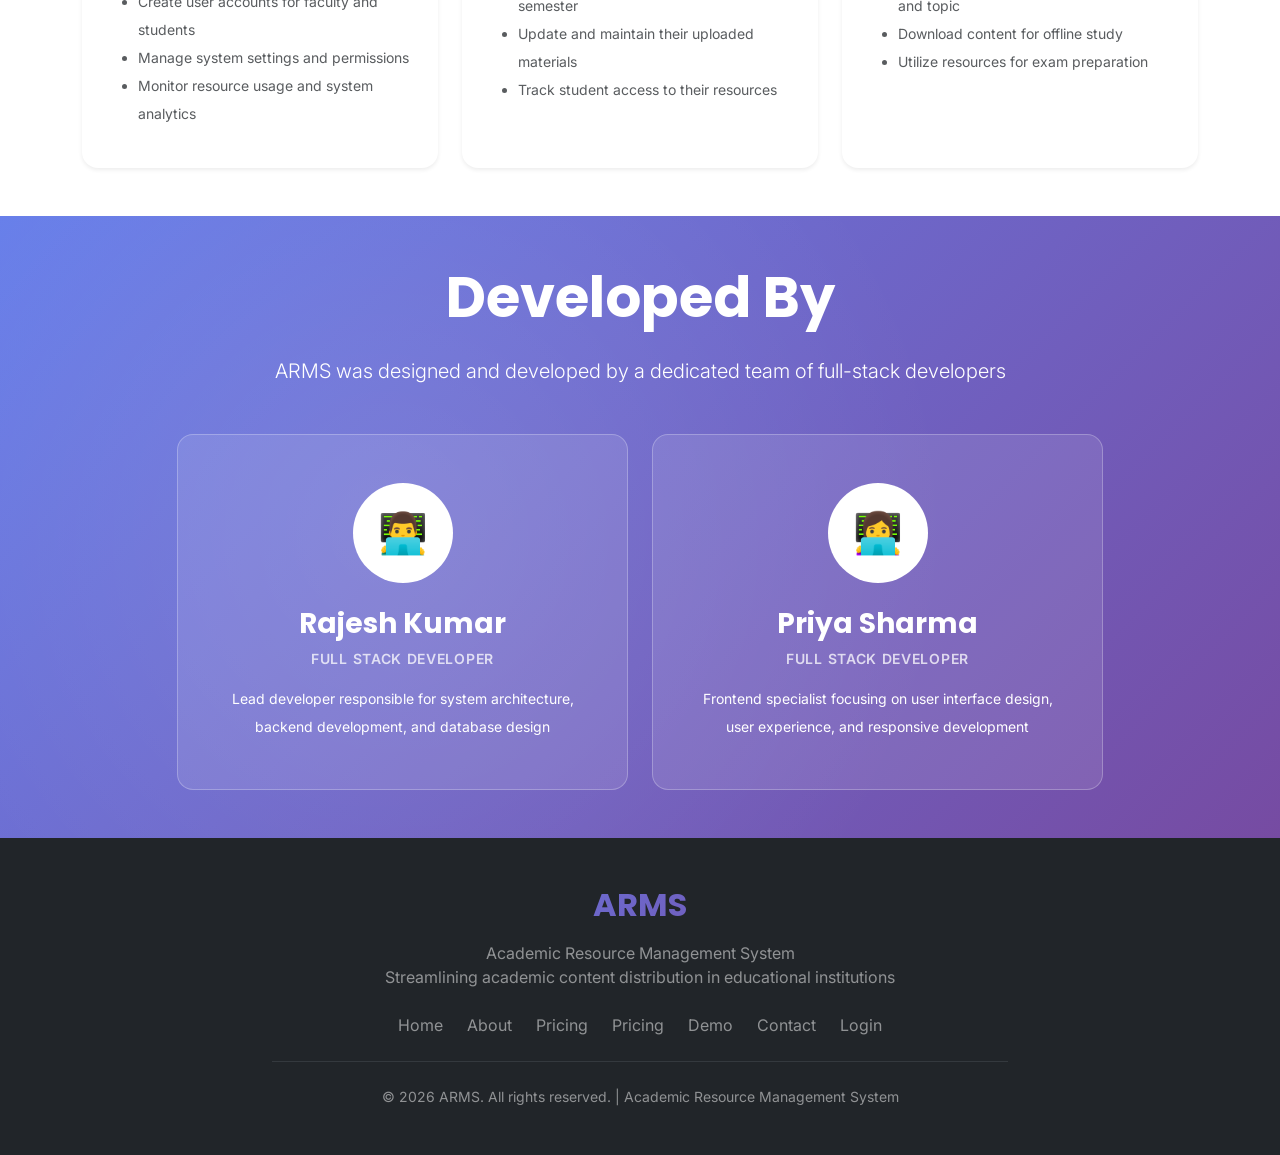
==== commit a24df87f: "pricing and demo page added and select user removed from the log in" ====
--- a/about.html
+++ b/about.html
@@ -1,277 +1,339 @@
 <!DOCTYPE html>
-<html lang="en" class="no-js">
+<html lang="en">
 
 <head>
     <meta charset="UTF-8">
     <meta name="viewport" content="width=device-width, initial-scale=1.0">
     <meta http-equiv="X-UA-Compatible" content="IE=edge">
-
+    
     <title>About ARMS | Academic Resource Management System</title>
-    <meta name="description"
-        content="Learn about ARMS and the MCM department at L.R.T Commerce College, Akola. Discover how we manage academic resources efficiently.">
-
-    <link rel="icon" type="image/svg+xml"
-        href="data:image/svg+xml,%3Csvg xmlns='http://www.w3.org/2000/svg' viewBox='0 0 100 100'%3E%3Ctext y='.9em' font-size='90'%3E🎓%3C/text%3E%3C/svg%3E">
+    <meta name="description" content="Learn about ARMS - Academic Resource Management System. Discover how ARMS streamlines academic content management in educational institutions.">
+    
+    <link rel="icon" type="image/svg+xml" href="data:image/svg+xml,%3Csvg xmlns='http://www.w3.org/2000/svg' viewBox='0 0 100 100'%3E%3Ctext y='.9em' font-size='90'%3E🎓%3C/text%3E%3C/svg%3E">
+    
+    <!-- Bootstrap 5 CSS -->
+    <link href="https://cdn.jsdelivr.net/npm/bootstrap@5.3.2/dist/css/bootstrap.min.css" rel="stylesheet">
+    
+    <!-- Custom CSS -->
     <link rel="stylesheet" href="style.css">
+    
+    <!-- Google Fonts -->
     <link rel="preconnect" href="https://fonts.googleapis.com">
     <link rel="preconnect" href="https://fonts.gstatic.com" crossorigin>
     <link href="https://fonts.googleapis.com/css2?family=Inter:wght@300;400;500;600;700;800&family=Poppins:wght@400;500;600;700;800&display=swap" rel="stylesheet">
 </head>
 
 <body>
-
+    
     <!-- ==========================================
          NAVIGATION BAR
          ========================================== -->
-    <nav class="navbar" role="navigation" aria-label="Main navigation">
-        <div class="container">
-            <a href="index.html" class="navbar-brand" aria-label="ARMS Home">ARMS</a>
-
-            <button class="navbar-toggle" aria-label="Toggle navigation menu" aria-expanded="false">
-                <span></span>
-                <span></span>
-                <span></span>
+    <nav class="navbar navbar-expand-lg navbar-dark fixed-top modern-nav">
+        <div class="container">
+            <a class="navbar-brand fw-bold fs-4" href="index.html">ARMS</a>
+            
+            <button class="navbar-toggler border-0" type="button" data-bs-toggle="collapse" data-bs-target="#navbarNav" aria-controls="navbarNav" aria-expanded="false" aria-label="Toggle navigation">
+                <span class="navbar-toggler-icon"></span>
             </button>
-
-            <ul class="navbar-menu" role="menubar">
-                <li role="none"><a href="index.html" class="nav-link" role="menuitem">Home</a></li>
-                <li role="none"><a href="about.html" class="nav-link active" role="menuitem">About</a></li>
-                <li role="none"><a href="faculty.html" class="nav-link" role="menuitem">Faculty</a></li>
-                <li role="none"><a href="syllabus.html" class="nav-link" role="menuitem">Syllabus</a></li>
-                <li role="none"><a href="contact.html" class="nav-link" role="menuitem">Contact</a></li>
-                <li role="none"><a href="login.html" class="btn-login" role="menuitem">Login</a></li>
-            </ul>
+            
+            <div class="collapse navbar-collapse" id="navbarNav">
+                <ul class="navbar-nav ms-auto align-items-lg-center">
+                    <li class="nav-item">
+                        <a class="nav-link px-3" href="index.html">Home</a>
+                    </li>
+                    <li class="nav-item">
+                        <a class="nav-link active px-3" href="about.html">About</a>
+                    </li>
+                    <li class="nav-item">
+                        <a class="nav-link px-3" href="pricing.html">Pricing</a>
+                    </li>
+                    <li class="nav-item">
+                        <a class="nav-link px-3" href="demo.html">Demo</a>
+                    </li>
+                    <li class="nav-item">
+                        <a class="nav-link px-3" href="contact.html">Contact</a>
+                    </li>
+                    <li class="nav-item mt-3 mt-lg-0 ms-lg-2">
+                        <a class="btn btn-gradient px-4 py-2" href="login.html">Login</a>
+                    </li>
+                </ul>
+            </div>
         </div>
     </nav>
-
+    
     <!-- ==========================================
          PAGE HEADER
          ========================================== -->
-    <section
-        style="padding: 150px 2rem 80px; background: linear-gradient(135deg, #0f172a 0%, #1e293b 100%); text-align: center; position: relative; overflow: hidden;">
-        <div
-            style="position: absolute; top: 0; left: 0; right: 0; bottom: 0; background: radial-gradient(circle at 50% 50%, rgba(99, 102, 241, 0.15) 0%, transparent 70%);">
-        </div>
-
-        <div class="container" style="position: relative; z-index: 10;">
-            <span class="section-label" style="background: rgba(99, 102, 241, 0.2); color: #818cf8;">About ARMS</span>
-            <h1 style="color: white; font-size: 3.5rem; margin: 1.5rem 0 1rem; font-weight: 800;">
-                About MCM Department<br>& ARMS Platform
-            </h1>
-            <p style="color: #cbd5e1; font-size: 1.2rem; max-width: 700px; margin: 0 auto;">
-                Empowering academic excellence through digital resource management
-            </p>
-        </div>
-    </section>
-
-    <!-- ==========================================
-         ABOUT MCM DEPARTMENT
-         ========================================== -->
-    <section class="section-padding">
-        <div class="container">
-            <div class="section-header">
-                <span class="section-label">Our Department</span>
-                <h2 class="section-title">M.Com in Computer Management (MCM)</h2>
-            </div>
-
-            <div style="max-width: 900px; margin: 0 auto;">
-                <div class="glass-card scroll-reveal" style="margin-bottom: 2rem;">
-                    <h3 style="color: var(--text-dark); margin-bottom: 1rem; font-size: 1.75rem;">Department Overview
-                    </h3>
-                    <p style="color: var(--text-light); line-height: 1.8; font-size: 1.1rem; margin-bottom: 1rem;">
-                        The M.Com in Computer Management (MCM) department at L.R.T Commerce College, Akola, is dedicated
-                        to developing technical and managerial skills among students. Our curriculum combines commerce
-                        education with modern computer applications, preparing students for careers in the digital
-                        economy.
+    <section class="page-header bg-gradient-dark text-white text-center py-5 position-relative overflow-hidden">
+        <div class="position-absolute top-0 start-0 w-100 h-100" style="background: radial-gradient(circle at 50% 50%, rgba(99, 102, 241, 0.15) 0%, transparent 70%);"></div>
+        
+        <div class="container position-relative py-5" style="margin-top: 80px;">
+            <div class="row justify-content-center">
+                <div class="col-lg-8">
+                    <span class="badge bg-primary-soft text-primary px-3 py-2 mb-3 rounded-pill">About the System</span>
+                    <h1 class="display-3 fw-bold mb-4">What is ARMS?</h1>
+                    <p class="lead mb-0">Academic Resource Management System for Modern Educational Institutions</p>
+                </div>
+            </div>
+        </div>
+    </section>
+    
+    <!-- ==========================================
+         SYSTEM OVERVIEW
+         ========================================== -->
+    <section class="py-5 py-lg-6">
+        <div class="container">
+            <div class="row justify-content-center mb-5">
+                <div class="col-lg-8 text-center">
+                    <span class="badge bg-primary-soft text-primary px-3 py-2 mb-3 rounded-pill">System Overview</span>
+                    <h2 class="display-4 fw-bold mb-4">Understanding ARMS</h2>
+                </div>
+            </div>
+            
+            <div class="row justify-content-center g-4">
+                <div class="col-lg-10">
+                    <div class="card border-0 shadow-sm mb-4" data-aos="fade-up">
+                        <div class="card-body p-4 p-lg-5">
+                            <h3 class="h3 fw-bold mb-4">What is ARMS?</h3>
+                            <p class="text-muted fs-6 mb-3 lh-lg">
+                                ARMS (Academic Resource Management System) is a centralized digital platform designed to streamline the creation, verification, and distribution of academic study materials within educational institutions. It serves as a comprehensive solution for managing lecture notes, presentations, question banks, reference materials, and other educational resources.
+                            </p>
+                            <p class="text-muted fs-6 mb-0 lh-lg">
+                                The system bridges the gap between educators and learners by providing a secure, organized environment where faculty can contribute content, administrators can ensure quality, and students can access verified resources efficiently.
+                            </p>
+                        </div>
+                    </div>
+                    
+                    <div class="card border-0 shadow-sm" data-aos="fade-up" data-aos-delay="100">
+                        <div class="card-body p-4 p-lg-5">
+                            <h3 class="h3 fw-bold mb-4">Why ARMS Exists</h3>
+                            <p class="text-muted fs-6 mb-3 lh-lg">
+                                Traditional academic resource distribution methods often result in scattered materials, inconsistent quality, and inefficient access. Students struggle to find authentic study materials, faculty lack a unified platform for content sharing, and institutions have difficulty maintaining quality control over distributed resources.
+                            </p>
+                            <p class="text-muted fs-6 mb-0 lh-lg">
+                                ARMS solves these challenges by providing a single, structured platform that ensures only verified, high-quality academic content reaches students, while giving institutions complete control over their educational resources.
+                            </p>
+                        </div>
+                    </div>
+                </div>
+            </div>
+        </div>
+    </section>
+    
+    <!-- ==========================================
+         HOW ARMS WORKS
+         ========================================== -->
+    <section class="py-5 py-lg-6 bg-light">
+        <div class="container">
+            <div class="row justify-content-center mb-5">
+                <div class="col-lg-8 text-center">
+                    <span class="badge bg-primary-soft text-primary px-3 py-2 mb-3 rounded-pill">System Workflow</span>
+                    <h2 class="display-4 fw-bold mb-4">How ARMS Works</h2>
+                    <p class="lead text-muted">A streamlined three-step process ensuring quality content delivery</p>
+                </div>
+            </div>
+            
+            <div class="row justify-content-center g-4">
+                <div class="col-lg-10">
+                    <div class="card border-0 shadow-sm mb-4" data-aos="fade-up">
+                        <div class="card-body p-4 p-lg-5">
+                            <div class="d-flex align-items-center mb-3">
+                                <div class="feature-icon bg-gradient-secondary text-white rounded-circle d-inline-flex align-items-center justify-content-center me-3 fs-5 fw-bold" style="width: 60px; height: 60px;">1</div>
+                                <h3 class="h4 fw-bold mb-0">Content Creation & Upload</h3>
+                            </div>
+                            <p class="text-muted fs-6 mb-0 lh-lg ms-lg-5 ps-lg-4">
+                                Faculty members create and upload academic resources through the ARMS interface. This includes lecture notes, presentations, reference materials, question banks, and supplementary study content. The system organizes materials by department, course, semester, and subject for easy categorization.
+                            </p>
+                        </div>
+                    </div>
+                    
+                    <div class="card border-0 shadow-sm mb-4" data-aos="fade-up" data-aos-delay="100">
+                        <div class="card-body p-4 p-lg-5">
+                            <div class="d-flex align-items-center mb-3">
+                                <div class="feature-icon bg-gradient-info text-white rounded-circle d-inline-flex align-items-center justify-content-center me-3 fs-5 fw-bold" style="width: 60px; height: 60px;">2</div>
+                                <h3 class="h4 fw-bold mb-0">Administrative Verification</h3>
+                            </div>
+                            <p class="text-muted fs-6 mb-0 lh-lg ms-lg-5 ps-lg-4">
+                                Department administrators review all uploaded content for accuracy, relevance, and quality. Only verified resources are approved for student access. This verification layer ensures that students receive authentic, reliable study materials that align with the curriculum and institutional standards.
+                            </p>
+                        </div>
+                    </div>
+                    
+                    <div class="card border-0 shadow-sm" data-aos="fade-up" data-aos-delay="200">
+                        <div class="card-body p-4 p-lg-5">
+                            <div class="d-flex align-items-center mb-3">
+                                <div class="feature-icon bg-gradient-warning text-white rounded-circle d-inline-flex align-items-center justify-content-center me-3 fs-5 fw-bold" style="width: 60px; height: 60px;">3</div>
+                                <h3 class="h4 fw-bold mb-0">Student Access & Utilization</h3>
+                            </div>
+                            <p class="text-muted fs-6 mb-0 lh-lg ms-lg-5 ps-lg-4">
+                                Students log in to ARMS using their institutional credentials and access all verified resources relevant to their courses. They can browse materials by subject, download content for offline study, and utilize these resources for exam preparation and academic success.
+                            </p>
+                        </div>
+                    </div>
+                </div>
+            </div>
+        </div>
+    </section>
+    
+    <!-- ==========================================
+         USER ROLES
+         ========================================== -->
+    <section class="py-5 py-lg-6">
+        <div class="container">
+            <div class="row justify-content-center mb-5">
+                <div class="col-lg-8 text-center">
+                    <span class="badge bg-primary-soft text-primary px-3 py-2 mb-3 rounded-pill">System Roles</span>
+                    <h2 class="display-4 fw-bold mb-4">Three User Roles in ARMS</h2>
+                </div>
+            </div>
+            
+            <div class="row g-4">
+                <div class="col-lg-4" data-aos="fade-up">
+                    <div class="card border-0 shadow-sm h-100">
+                        <div class="card-body p-4">
+                            <div class="feature-icon bg-gradient-primary text-white rounded-3 d-inline-flex align-items-center justify-content-center mb-4" style="width: 70px; height: 70px;">
+                                <span class="fs-3">⚙️</span>
+                            </div>
+                            <h3 class="h4 fw-bold mb-3">Administrator</h3>
+                            <p class="text-muted mb-3">Administrators (typically department heads or academic coordinators) have full system control. They can:</p>
+                            <ul class="text-muted small lh-lg">
+                                <li>Review and approve faculty-uploaded content</li>
+                                <li>Create user accounts for faculty and students</li>
+                                <li>Manage system settings and permissions</li>
+                                <li>Monitor resource usage and system analytics</li>
+                            </ul>
+                        </div>
+                    </div>
+                </div>
+                
+                <div class="col-lg-4" data-aos="fade-up" data-aos-delay="100">
+                    <div class="card border-0 shadow-sm h-100">
+                        <div class="card-body p-4">
+                            <div class="feature-icon bg-gradient-primary text-white rounded-3 d-inline-flex align-items-center justify-content-center mb-4" style="width: 70px; height: 70px;">
+                                <span class="fs-3">👨‍🏫</span>
+                            </div>
+                            <h3 class="h4 fw-bold mb-3">Faculty / Staff</h3>
+                            <p class="text-muted mb-3">Faculty members are content creators and managers. They can:</p>
+                            <ul class="text-muted small lh-lg">
+                                <li>Upload academic resources and study materials</li>
+                                <li>Organize content by subject and semester</li>
+                                <li>Update and maintain their uploaded materials</li>
+                                <li>Track student access to their resources</li>
+                            </ul>
+                        </div>
+                    </div>
+                </div>
+                
+                <div class="col-lg-4" data-aos="fade-up" data-aos-delay="200">
+                    <div class="card border-0 shadow-sm h-100">
+                        <div class="card-body p-4">
+                            <div class="feature-icon bg-gradient-primary text-white rounded-3 d-inline-flex align-items-center justify-content-center mb-4" style="width: 70px; height: 70px;">
+                                <span class="fs-3">🎓</span>
+                            </div>
+                            <h3 class="h4 fw-bold mb-3">Student</h3>
+                            <p class="text-muted mb-3">Students are the primary beneficiaries of ARMS. They can:</p>
+                            <ul class="text-muted small lh-lg">
+                                <li>Access verified academic resources for their courses</li>
+                                <li>Browse materials by subject, semester, and topic</li>
+                                <li>Download content for offline study</li>
+                                <li>Utilize resources for exam preparation</li>
+                            </ul>
+                        </div>
+                    </div>
+                </div>
+            </div>
+        </div>
+    </section>
+    
+    <!-- ==========================================
+         DEVELOPED BY SECTION
+         ========================================== -->
+    <section class="py-5 py-lg-6 bg-gradient-primary text-white position-relative overflow-hidden">
+        <div class="position-absolute top-0 start-0 w-100 h-100" style="background: radial-gradient(circle at 30% 50%, rgba(255, 255, 255, 0.1) 0%, transparent 60%);"></div>
+        
+        <div class="container position-relative">
+            <div class="row justify-content-center text-center mb-5">
+                <div class="col-lg-8">
+                    <h2 class="display-4 fw-bold mb-4" data-aos="fade-up">Developed By</h2>
+                    <p class="lead mb-0" data-aos="fade-up" data-aos-delay="100">
+                        ARMS was designed and developed by a dedicated team of full-stack developers
                     </p>
-                    <p style="color: var(--text-light); line-height: 1.8; font-size: 1.1rem;">
-                        We focus on practical knowledge, industry-relevant skills, and academic excellence to ensure our
-                        students are well-equipped for professional challenges in commerce and technology sectors.
+                </div>
+            </div>
+            
+            <div class="row g-4 justify-content-center">
+                <div class="col-md-6 col-lg-5" data-aos="fade-up" data-aos-delay="200">
+                    <div class="card bg-white bg-opacity-10 border-white border-opacity-25 text-white h-100">
+                        <div class="card-body p-4 p-lg-5 text-center">
+                            <div class="rounded-circle bg-white bg-opacity-20 d-inline-flex align-items-center justify-content-center mb-4" style="width: 100px; height: 100px;">
+                                <span class="fs-1">👨‍💻</span>
+                            </div>
+                            <h3 class="h3 fw-bold mb-2">Rajesh Kumar</h3>
+                            <p class="text-white-75 text-uppercase small fw-semibold mb-3 tracking-wider">Full Stack Developer</p>
+                            <p class="mb-0 small lh-lg">
+                                Lead developer responsible for system architecture, backend development, and database design
+                            </p>
+                        </div>
+                    </div>
+                </div>
+                
+                <div class="col-md-6 col-lg-5" data-aos="fade-up" data-aos-delay="300">
+                    <div class="card bg-white bg-opacity-10 border-white border-opacity-25 text-white h-100">
+                        <div class="card-body p-4 p-lg-5 text-center">
+                            <div class="rounded-circle bg-white bg-opacity-20 d-inline-flex align-items-center justify-content-center mb-4" style="width: 100px; height: 100px;">
+                                <span class="fs-1">👩‍💻</span>
+                            </div>
+                            <h3 class="h3 fw-bold mb-2">Priya Sharma</h3>
+                            <p class="text-white-75 text-uppercase small fw-semibold mb-3 tracking-wider">Full Stack Developer</p>
+                            <p class="mb-0 small lh-lg">
+                                Frontend specialist focusing on user interface design, user experience, and responsive development
+                            </p>
+                        </div>
+                    </div>
+                </div>
+            </div>
+        </div>
+    </section>
+    
+    <!-- ==========================================
+         FOOTER
+         ========================================== -->
+    <footer class="bg-dark text-white py-5">
+        <div class="container">
+            <div class="row justify-content-center text-center">
+                <div class="col-lg-8">
+                    <h3 class="h2 fw-bold mb-3 text-gradient">ARMS</h3>
+                    <p class="text-white-50 mb-4">
+                        Academic Resource Management System<br>
+                        Streamlining academic content distribution in educational institutions
                     </p>
-                </div>
-
-                <div class="glass-card scroll-reveal">
-                    <h3 style="color: var(--text-dark); margin-bottom: 1rem; font-size: 1.75rem;">Our Academic
-                        Philosophy</h3>
-                    <p style="color: var(--text-light); line-height: 1.8; font-size: 1.1rem; margin-bottom: 1rem;">
-                        The MCM department believes in holistic education that balances theoretical knowledge with
-                        practical application. We emphasize critical thinking, problem-solving, and continuous learning
-                        to prepare students for dynamic professional environments.
+                    
+                    <div class="d-flex flex-wrap justify-content-center gap-4 mb-4">
+                        <a href="index.html" class="text-white-50 text-decoration-none hover-primary">Home</a>
+                        <a href="about.html" class="text-white-50 text-decoration-none hover-primary">About</a>
+                        <a href="pricing.html" class="text-white-50 text-decoration-none hover-primary">Pricing</a>
+                        <a href="pricing.html" class="text-white-50 text-decoration-none hover-primary">Pricing</a>
+                        <a href="demo.html" class="text-white-50 text-decoration-none hover-primary">Demo</a>
+                        <a href="contact.html" class="text-white-50 text-decoration-none hover-primary">Contact</a>
+                        <a href="login.html" class="text-white-50 text-decoration-none hover-primary">Login</a>
+                    </div>
+                    
+                    <hr class="border-secondary my-4">
+                    
+                    <p class="text-white-50 small mb-0">
+                        &copy; 2026 ARMS. All rights reserved. | Academic Resource Management System
                     </p>
-                    <p style="color: var(--text-light); line-height: 1.8; font-size: 1.1rem;">
-                        Our faculty members are committed to providing quality education through innovative teaching
-                        methods, updated curriculum, and personalized mentorship.
-                    </p>
-                </div>
-            </div>
-        </div>
-    </section>
-
-    <!-- ==========================================
-         ABOUT ARMS SYSTEM
-         ========================================== -->
-    <section class="section-padding" style="background: white;">
-        <div class="container">
-            <div class="section-header">
-                <span class="section-label">The ARMS Platform</span>
-                <h2 class="section-title">What is ARMS?</h2>
-                <p class="section-description">
-                    Academic Resource Management System for organized, verified academic content
-                </p>
-            </div>
-
-            <div style="max-width: 900px; margin: 0 auto;">
-                <div class="feature-card scroll-reveal" style="margin-bottom: 2rem;">
-                    <div class="feature-icon">📖</div>
-                    <h3>Purpose of ARMS</h3>
-                    <p style="font-size: 1.05rem; line-height: 1.8;">
-                        ARMS (Academic Resource Management System) is a centralized digital platform designed to
-                        streamline the management and distribution of academic study materials. It serves as a bridge
-                        between faculty expertise and student learning needs, ensuring that only verified, high-quality
-                        resources are accessible to students.
-                    </p>
-                </div>
-
-                <div class="feature-card scroll-reveal" style="margin-bottom: 2rem;">
-                    <div class="feature-icon">🎯</div>
-                    <h3>Why ARMS Was Created</h3>
-                    <p style="font-size: 1.05rem; line-height: 1.8;">
-                        Traditional methods of distributing study materials often lead to scattered resources,
-                        unverified content, and inefficient access. ARMS addresses these challenges by providing a
-                        single, organized platform where faculty upload materials, administrators verify quality, and
-                        students access authenticated resources anytime, anywhere.
-                    </p>
-                </div>
-
-                <div class="feature-card scroll-reveal">
-                    <div class="feature-icon">⚙️</div>
-                    <h3>How ARMS Benefits Learning</h3>
-                    <p style="font-size: 1.05rem; line-height: 1.8;">
-                        By centralizing academic resources, ARMS ensures students have access to the most current and
-                        relevant study materials. It eliminates confusion about which resources to use, saves time
-                        searching for materials, and provides a structured learning environment that supports academic
-                        success.
-                    </p>
-                </div>
-            </div>
-        </div>
-    </section>
-
-    <!-- ==========================================
-         KEY FEATURES
-         ========================================== -->
-    <section class="section-padding">
-        <div class="container">
-            <div class="section-header">
-                <span class="section-label">System Features</span>
-                <h2 class="section-title">What Makes ARMS Effective</h2>
-            </div>
-
-            <div class="features-grid">
-                <div class="feature-card scroll-reveal">
-                    <div class="feature-icon" style="background: linear-gradient(135deg, #f093fb 0%, #f5576c 100%);">🔐
-                    </div>
-                    <h3>Role-Based Access</h3>
-                    <p>
-                        Students, faculty, and administrators have specific roles with appropriate permissions, ensuring
-                        security and proper workflow
-                    </p>
-                </div>
-
-                <div class="feature-card scroll-reveal">
-                    <div class="feature-icon" style="background: linear-gradient(135deg, #4facfe 0%, #00f2fe 100%);">✅
-                    </div>
-                    <h3>Quality Assurance</h3>
-                    <p>
-                        All uploaded content undergoes verification by the Head of Department before becoming accessible
-                        to students
-                    </p>
-                </div>
-
-                <div class="feature-card scroll-reveal">
-                    <div class="feature-icon" style="background: linear-gradient(135deg, #fa709a 0%, #fee140 100%);">📱
-                    </div>
-                    <h3>Easy Accessibility</h3>
-                    <p>
-                        Students can access resources from any device with internet connectivity, enabling flexible
-                        learning
-                    </p>
-                </div>
-            </div>
-        </div>
-    </section>
-
-    <!-- ==========================================
-         MISSION & VISION
-         ========================================== -->
-    <section class="section-padding"
-        style="background: linear-gradient(135deg, #667eea 0%, #764ba2 100%); position: relative; overflow: hidden;">
-        <div
-            style="position: absolute; top: 0; left: 0; right: 0; bottom: 0; background: radial-gradient(circle at 30% 50%, rgba(255, 255, 255, 0.1) 0%, transparent 60%);">
-        </div>
-
-        <div class="container" style="position: relative; z-index: 10;">
-            <div style="max-width: 900px; margin: 0 auto; text-align: center; color: white;">
-                <h2 class="scroll-reveal" style="color: white; font-size: 2.5rem; margin-bottom: 3rem;">Our Mission &
-                    Vision</h2>
-
-                <div
-                    style="display: grid; grid-template-columns: repeat(auto-fit, minmax(300px, 1fr)); gap: 2.5rem; margin-top: 3rem;">
-                    <div class="glass-card scroll-reveal"
-                        style="background: rgba(255, 255, 255, 0.1); border: 1px solid rgba(255, 255, 255, 0.2);">
-                        <h3 style="color: white; margin-bottom: 1rem; font-size: 1.5rem;">Mission</h3>
-                        <p style="color: rgba(255, 255, 255, 0.9); line-height: 1.8; margin: 0;">
-                            To provide students with organized, verified academic resources that support their
-                            educational journey and ensure they have access to quality study materials at all times.
-                        </p>
-                    </div>
-
-                    <div class="glass-card scroll-reveal"
-                        style="background: rgba(255, 255, 255, 0.1); border: 1px solid rgba(255, 255, 255, 0.2);">
-                        <h3 style="color: white; margin-bottom: 1rem; font-size: 1.5rem;">Vision</h3>
-                        <p style="color: rgba(255, 255, 255, 0.9); line-height: 1.8; margin: 0;">
-                            To become a model for digital academic resource management in educational institutions,
-                            fostering efficient learning through technology and faculty collaboration.
-                        </p>
-                    </div>
-                </div>
-            </div>
-        </div>
-    </section>
-
-    <!-- ==========================================
-         FOOTER
-         ========================================== -->
-    <footer>
-        <div class="footer-content">
-            <div class="footer-brand">ARMS</div>
-            <p class="footer-text">
-                Academic Resource Management System<br>
-                M.Com in Computer Management (MCM)<br>
-                L.R.T Commerce College, Akola
-            </p>
-
-            <div class="footer-links">
-                <a href="index.html" class="footer-link">Home</a>
-                <a href="about.html" class="footer-link">About</a>
-                <a href="faculty.html" class="footer-link">Faculty</a>
-                <a href="syllabus.html" class="footer-link">Syllabus</a>
-                <a href="contact.html" class="footer-link">Contact</a>
-                <a href="login.html" class="footer-link">Login</a>
-            </div>
-
-            <div class="footer-bottom">
-                <p>&copy; 2026 ARMS. All rights reserved. | Academic Resource Management System</p>
+                </div>
             </div>
         </div>
     </footer>
-
-    <script>
-        document.documentElement.classList.remove('no-js');
-        document.documentElement.classList.add('js');
-    </script>
+    
+    <!-- Bootstrap 5 JS Bundle -->
+    <script src="https://cdn.jsdelivr.net/npm/bootstrap@5.3.2/dist/js/bootstrap.bundle.min.js"></script>
+    
+    <!-- Custom JS -->
     <script src="main.js"></script>
-
+    
 </body>
 
-</html>+</html>
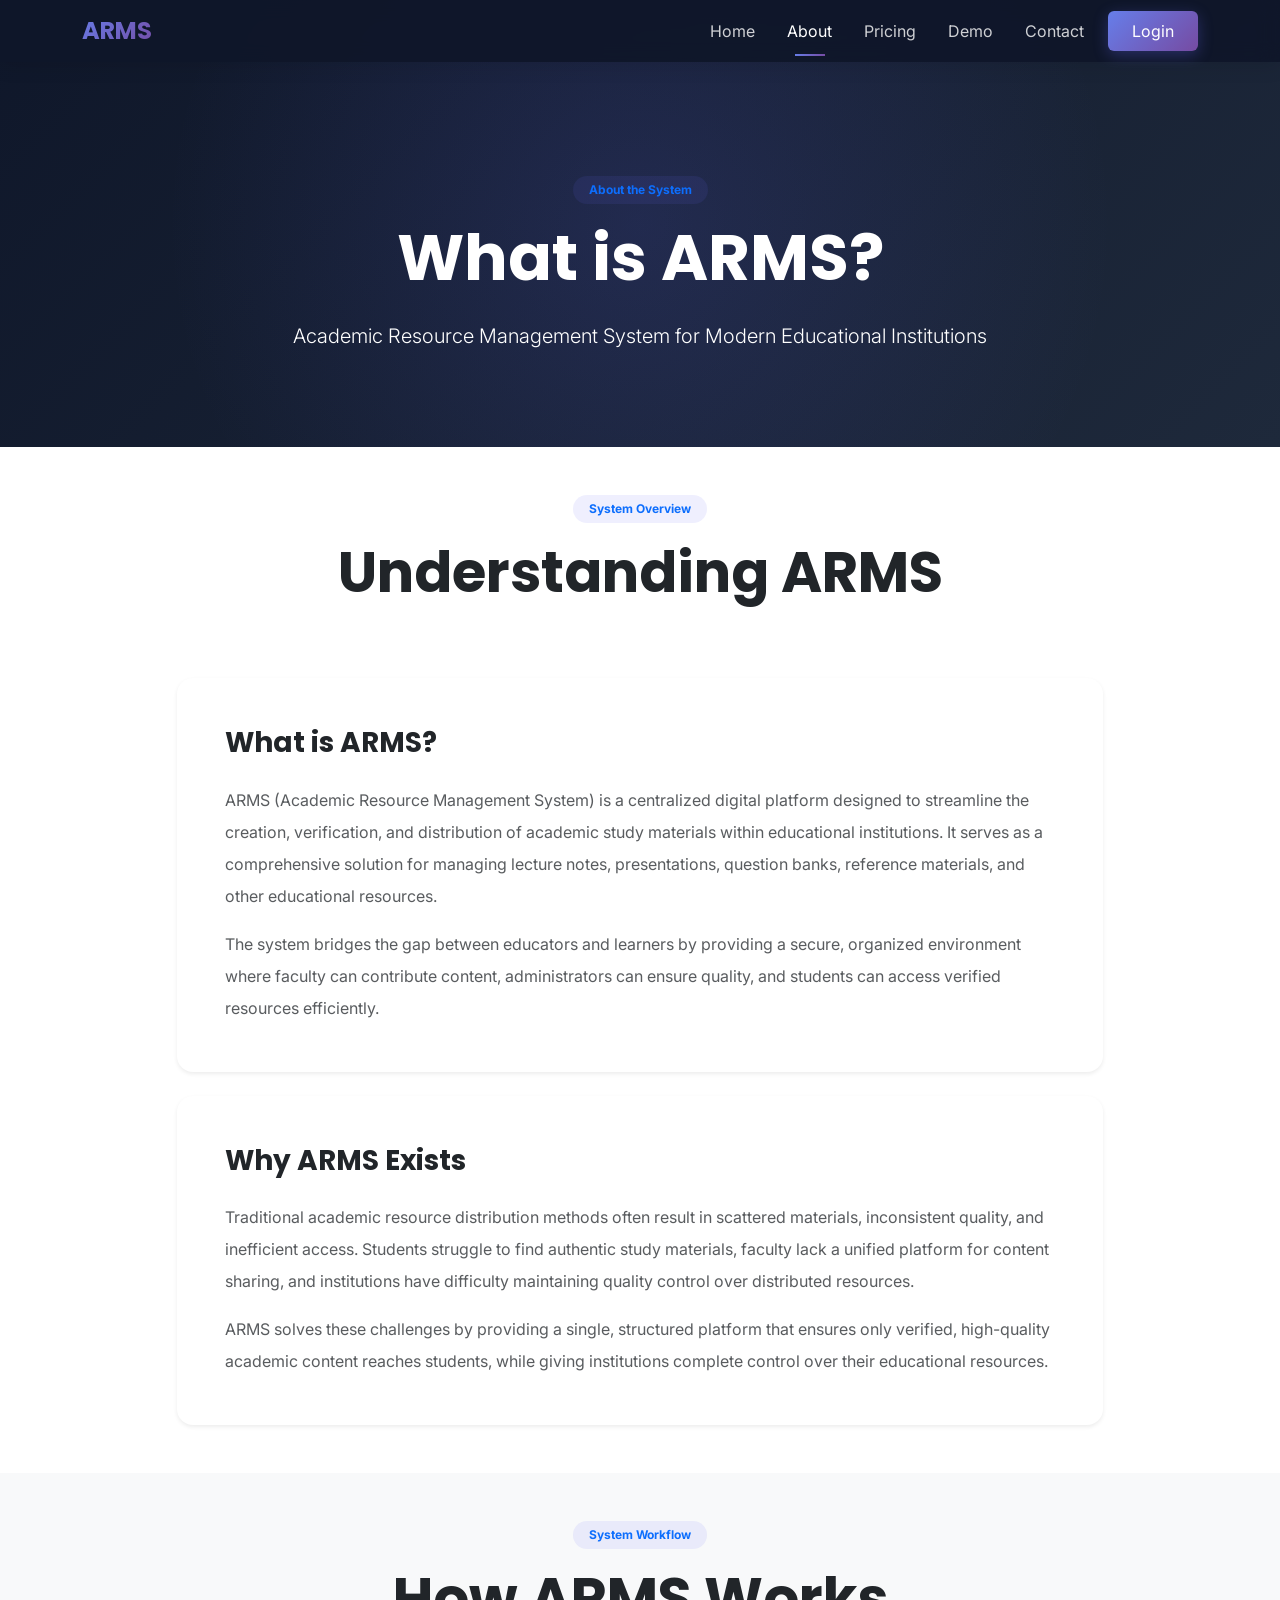
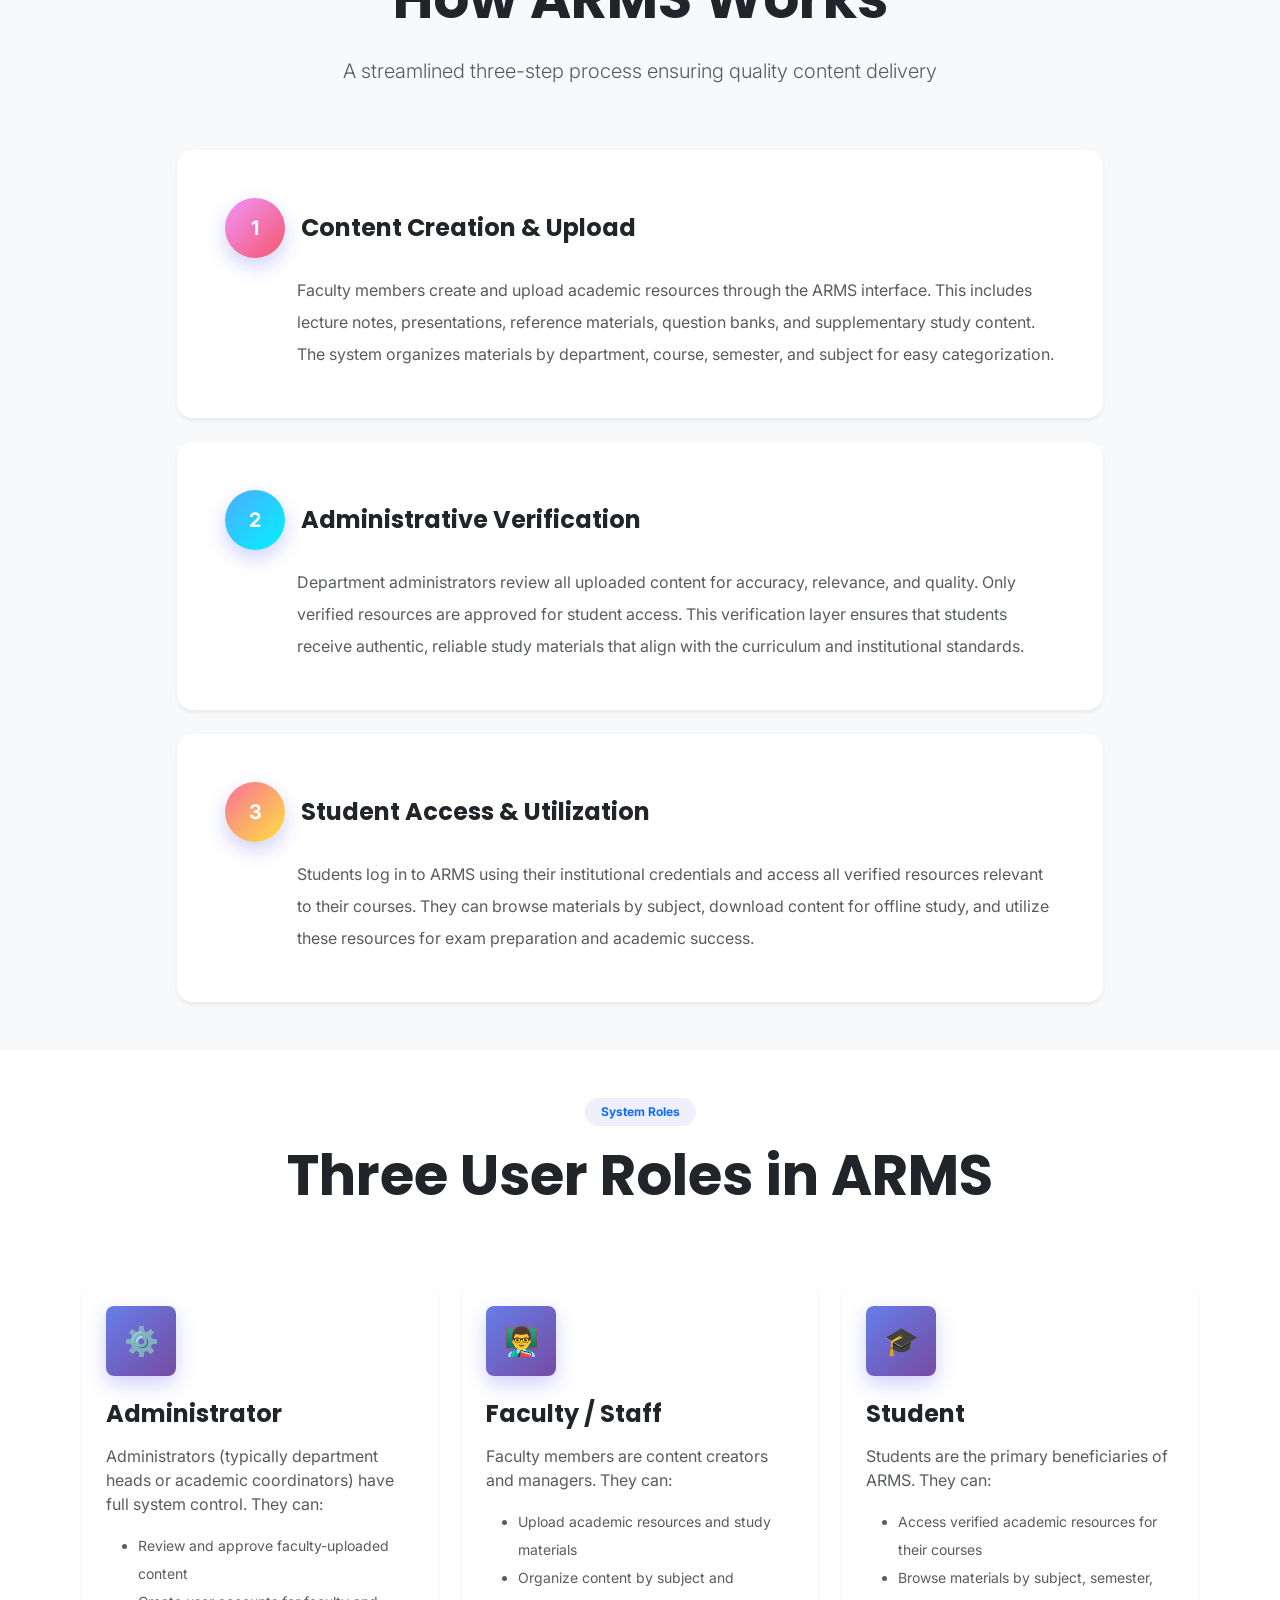
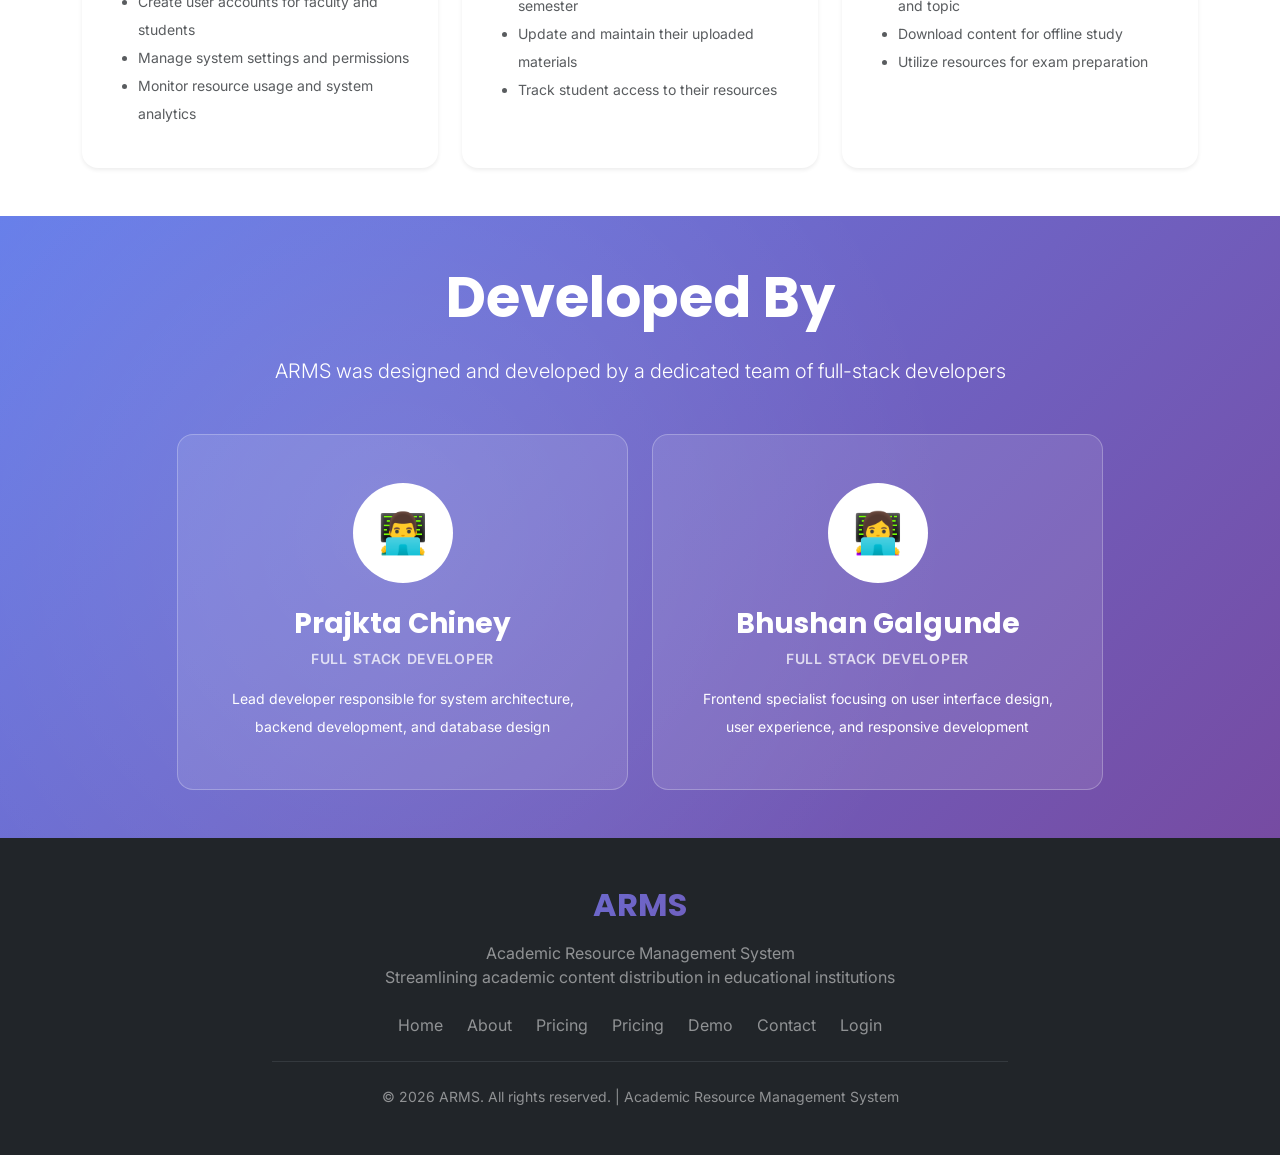
==== commit c67ac7a4: "new log in page" ====
--- a/about.html
+++ b/about.html
@@ -268,7 +268,7 @@
                             <div class="rounded-circle bg-white bg-opacity-20 d-inline-flex align-items-center justify-content-center mb-4" style="width: 100px; height: 100px;">
                                 <span class="fs-1">👨‍💻</span>
                             </div>
-                            <h3 class="h3 fw-bold mb-2">Rajesh Kumar</h3>
+                            <h3 class="h3 fw-bold mb-2">Prajkta Chiney</h3>
                             <p class="text-white-75 text-uppercase small fw-semibold mb-3 tracking-wider">Full Stack Developer</p>
                             <p class="mb-0 small lh-lg">
                                 Lead developer responsible for system architecture, backend development, and database design
@@ -283,7 +283,7 @@
                             <div class="rounded-circle bg-white bg-opacity-20 d-inline-flex align-items-center justify-content-center mb-4" style="width: 100px; height: 100px;">
                                 <span class="fs-1">👩‍💻</span>
                             </div>
-                            <h3 class="h3 fw-bold mb-2">Priya Sharma</h3>
+                            <h3 class="h3 fw-bold mb-2">Bhushan Galgunde</h3>
                             <p class="text-white-75 text-uppercase small fw-semibold mb-3 tracking-wider">Full Stack Developer</p>
                             <p class="mb-0 small lh-lg">
                                 Frontend specialist focusing on user interface design, user experience, and responsive development
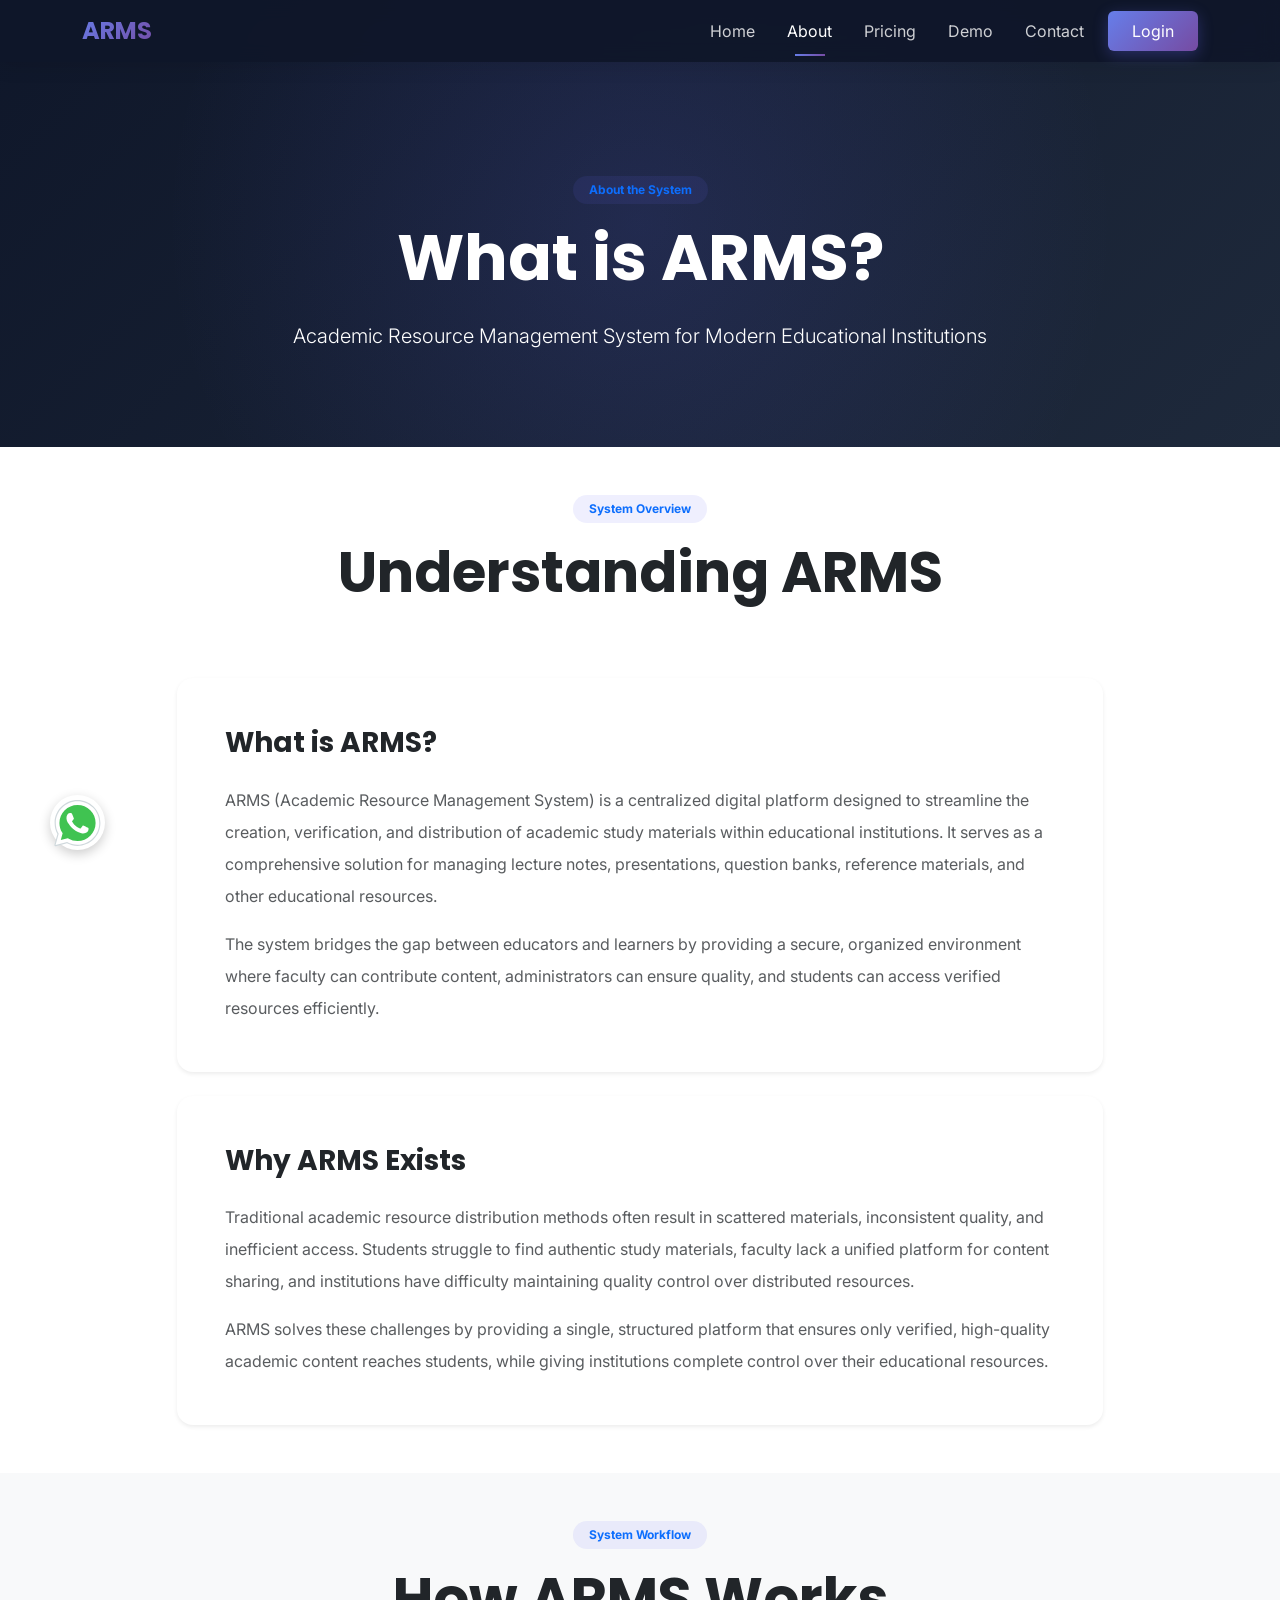
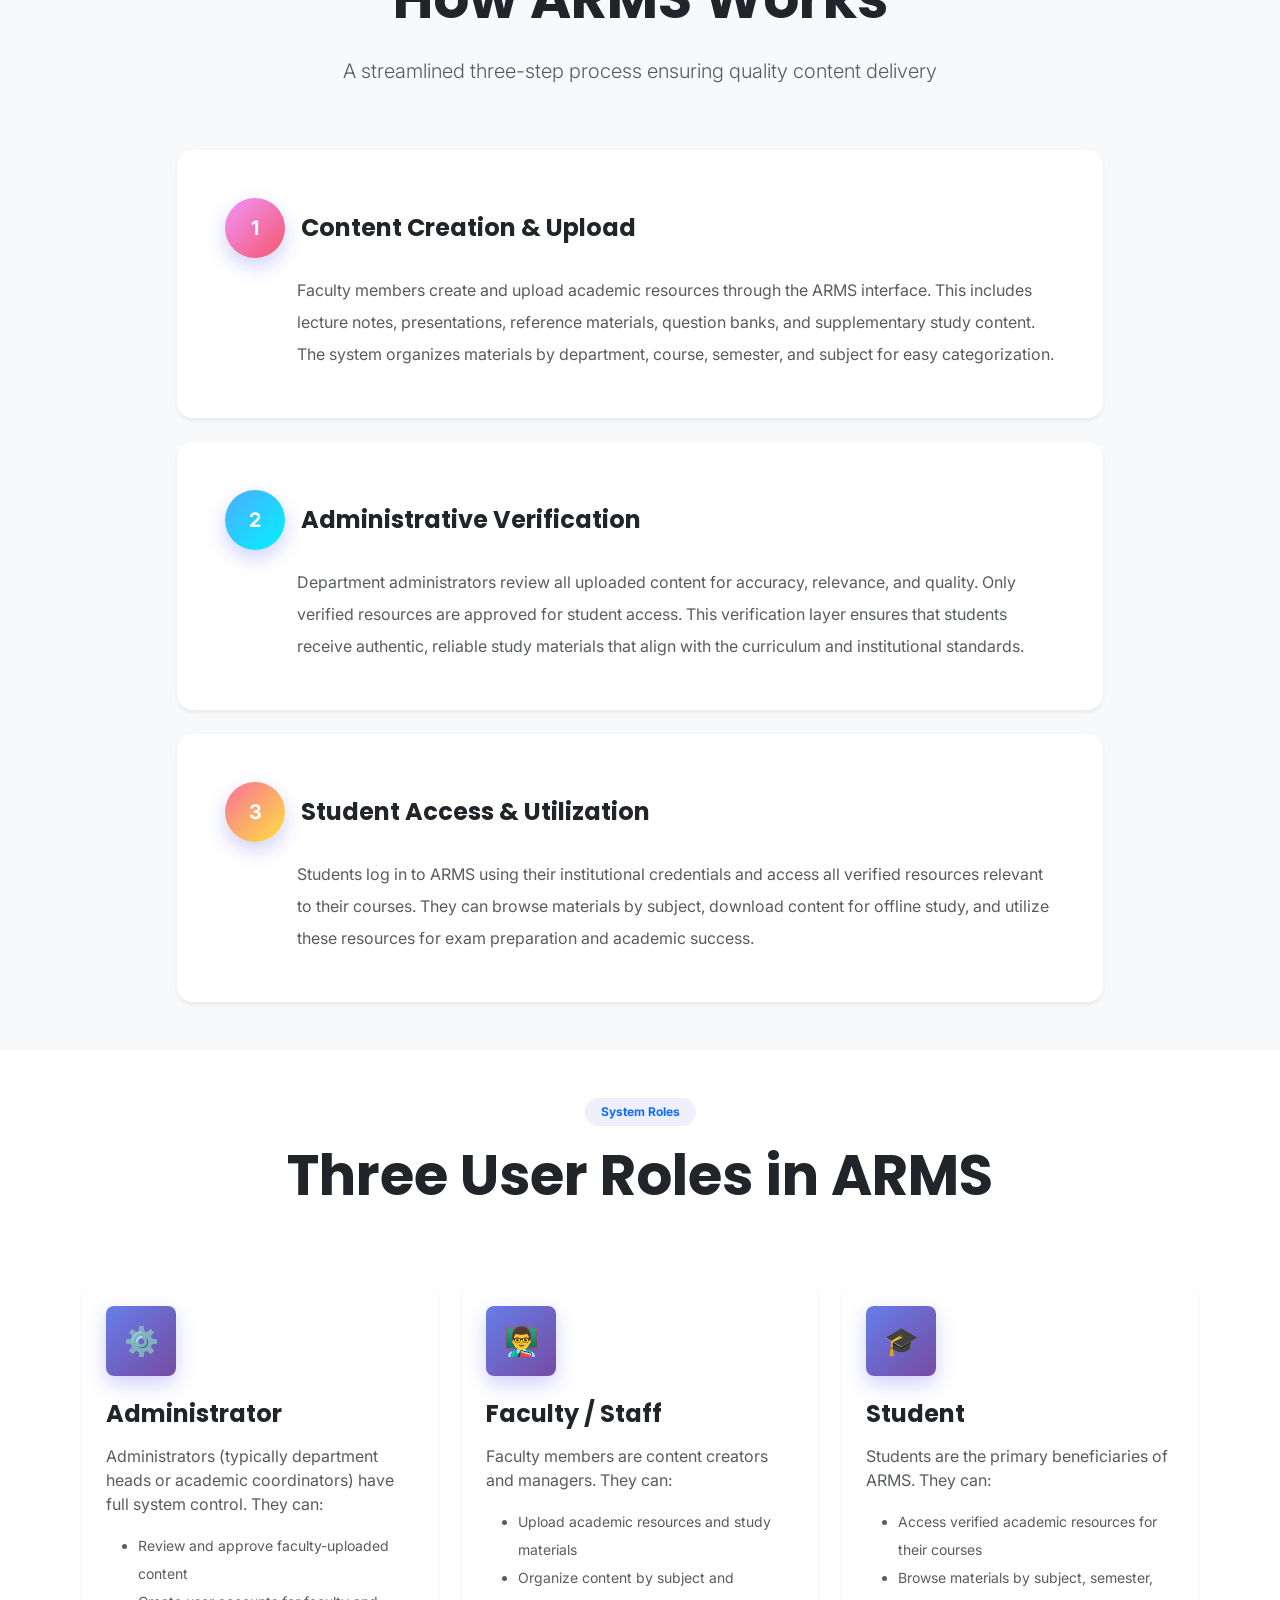
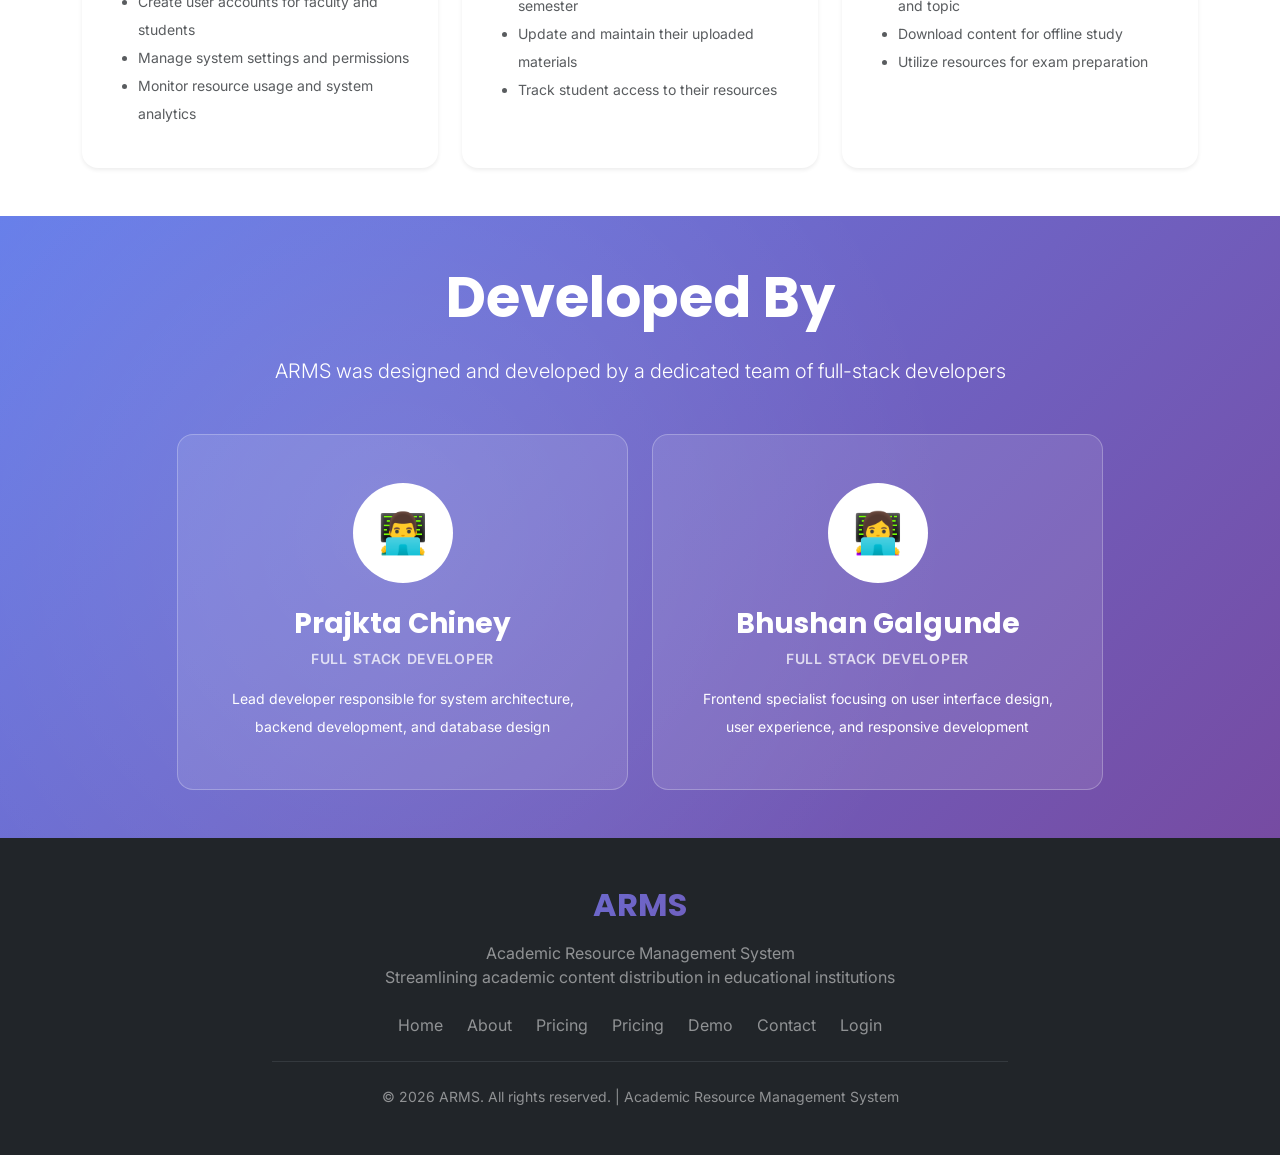
==== commit 51797986: "in whatsapp autolead funnel my no. and customised msg added" ====
--- a/about.html
+++ b/about.html
@@ -327,6 +327,13 @@
             </div>
         </div>
     </footer>
+     <!-- FLOATING WHATSAPP -->
+    <a class="whatsapp-float"
+       href="https://wa.me/918956422281?text=Hello%2C%20we%20would%20like%20to%20implement%20ARMS%20for%20our%20college.%0A%0APlease%20guide%20us%20on%20the%20next%20steps."
+   target="_blank"><svg xmlns="http://www.w3.org/2000/svg" x="0px" y="0px" width="100" height="100" viewBox="0 0 48 48">
+<path fill="#fff" d="M4.868,43.803c-0.132,0-0.26-0.052-0.355-0.148c-0.125-0.127-0.174-0.312-0.127-0.483l2.639-9.636c-1.636-2.906-2.499-6.206-2.497-9.556C4.532,13.238,13.273,4.5,24.014,4.5c5.21,0.002,10.105,2.031,13.784,5.713c3.679,3.683,5.704,8.577,5.702,13.781c-0.004,10.741-8.746,19.48-19.486,19.48c-3.189-0.001-6.344-0.788-9.144-2.277l-9.875,2.589C4.953,43.798,4.911,43.803,4.868,43.803z"></path><path fill="#fff" d="M4.868,43.303l2.694-9.835C5.9,30.59,5.026,27.324,5.027,23.979C5.032,13.514,13.548,5,24.014,5c5.079,0.002,9.845,1.979,13.43,5.566c3.584,3.588,5.558,8.356,5.556,13.428c-0.004,10.465-8.522,18.98-18.986,18.98c-0.001,0,0,0,0,0h-0.008c-3.177-0.001-6.3-0.798-9.073-2.311L4.868,43.303z"></path><path fill="#cfd8dc" d="M24.014,5c5.079,0.002,9.845,1.979,13.43,5.566c3.584,3.588,5.558,8.356,5.556,13.428c-0.004,10.465-8.522,18.98-18.986,18.98h-0.008c-3.177-0.001-6.3-0.798-9.073-2.311L4.868,43.303l2.694-9.835C5.9,30.59,5.026,27.324,5.027,23.979C5.032,13.514,13.548,5,24.014,5 M24.014,42.974C24.014,42.974,24.014,42.974,24.014,42.974C24.014,42.974,24.014,42.974,24.014,42.974 M24.014,42.974C24.014,42.974,24.014,42.974,24.014,42.974C24.014,42.974,24.014,42.974,24.014,42.974 M24.014,4C24.014,4,24.014,4,24.014,4C12.998,4,4.032,12.962,4.027,23.979c-0.001,3.367,0.849,6.685,2.461,9.622l-2.585,9.439c-0.094,0.345,0.002,0.713,0.254,0.967c0.19,0.192,0.447,0.297,0.711,0.297c0.085,0,0.17-0.011,0.254-0.033l9.687-2.54c2.828,1.468,5.998,2.243,9.197,2.244c11.024,0,19.99-8.963,19.995-19.98c0.002-5.339-2.075-10.359-5.848-14.135C34.378,6.083,29.357,4.002,24.014,4L24.014,4z"></path><path fill="#40c351" d="M35.176,12.832c-2.98-2.982-6.941-4.625-11.157-4.626c-8.704,0-15.783,7.076-15.787,15.774c-0.001,2.981,0.833,5.883,2.413,8.396l0.376,0.597l-1.595,5.821l5.973-1.566l0.577,0.342c2.422,1.438,5.2,2.198,8.032,2.199h0.006c8.698,0,15.777-7.077,15.78-15.776C39.795,19.778,38.156,15.814,35.176,12.832z"></path><path fill="#fff" fill-rule="evenodd" d="M19.268,16.045c-0.355-0.79-0.729-0.806-1.068-0.82c-0.277-0.012-0.593-0.011-0.909-0.011c-0.316,0-0.83,0.119-1.265,0.594c-0.435,0.475-1.661,1.622-1.661,3.956c0,2.334,1.7,4.59,1.937,4.906c0.237,0.316,3.282,5.259,8.104,7.161c4.007,1.58,4.823,1.266,5.693,1.187c0.87-0.079,2.807-1.147,3.202-2.255c0.395-1.108,0.395-2.057,0.277-2.255c-0.119-0.198-0.435-0.316-0.909-0.554s-2.807-1.385-3.242-1.543c-0.435-0.158-0.751-0.237-1.068,0.238c-0.316,0.474-1.225,1.543-1.502,1.859c-0.277,0.317-0.554,0.357-1.028,0.119c-0.474-0.238-2.002-0.738-3.815-2.354c-1.41-1.257-2.362-2.81-2.639-3.285c-0.277-0.474-0.03-0.731,0.208-0.968c0.213-0.213,0.474-0.554,0.712-0.831c0.237-0.277,0.316-0.475,0.474-0.791c0.158-0.317,0.079-0.594-0.04-0.831C20.612,19.329,19.69,16.983,19.268,16.045z" clip-rule="evenodd"></path>
+</svg></a>
+
     
     <!-- Bootstrap 5 JS Bundle -->
     <script src="https://cdn.jsdelivr.net/npm/bootstrap@5.3.2/dist/js/bootstrap.bundle.min.js"></script>
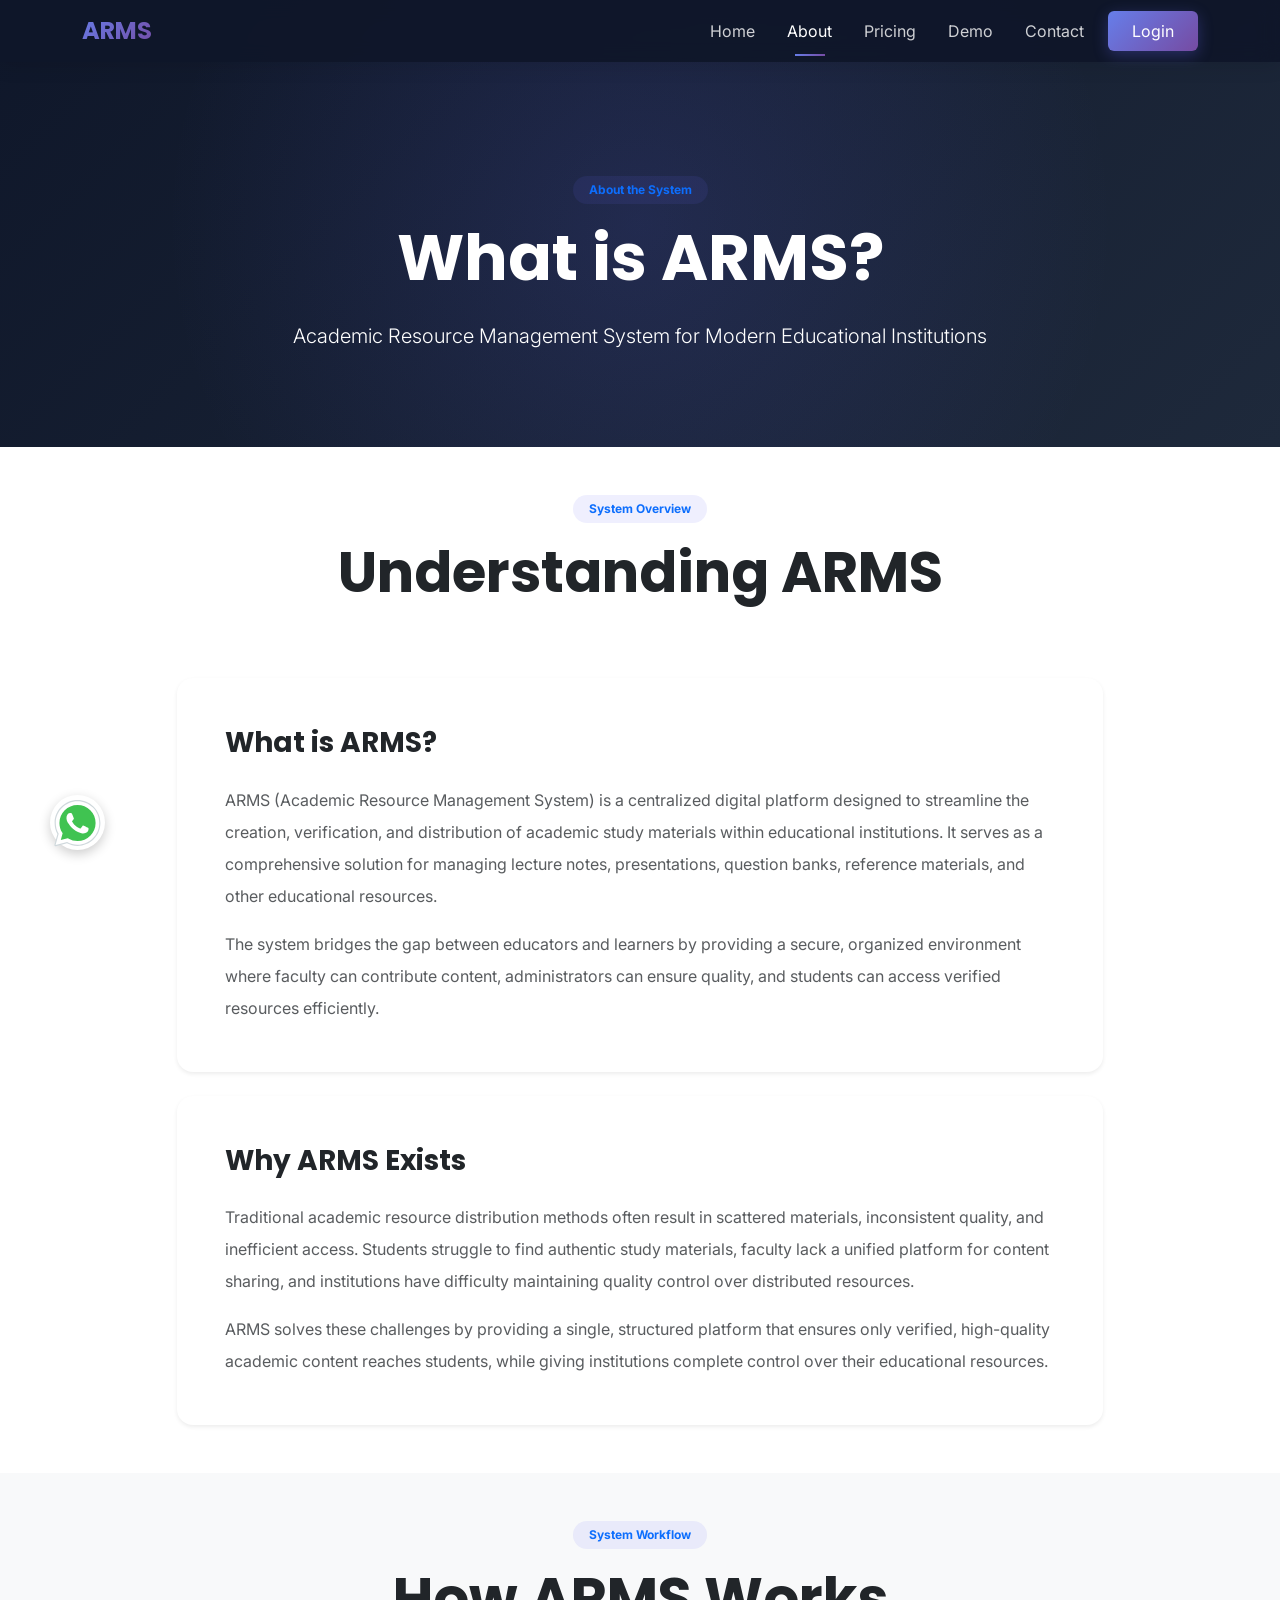
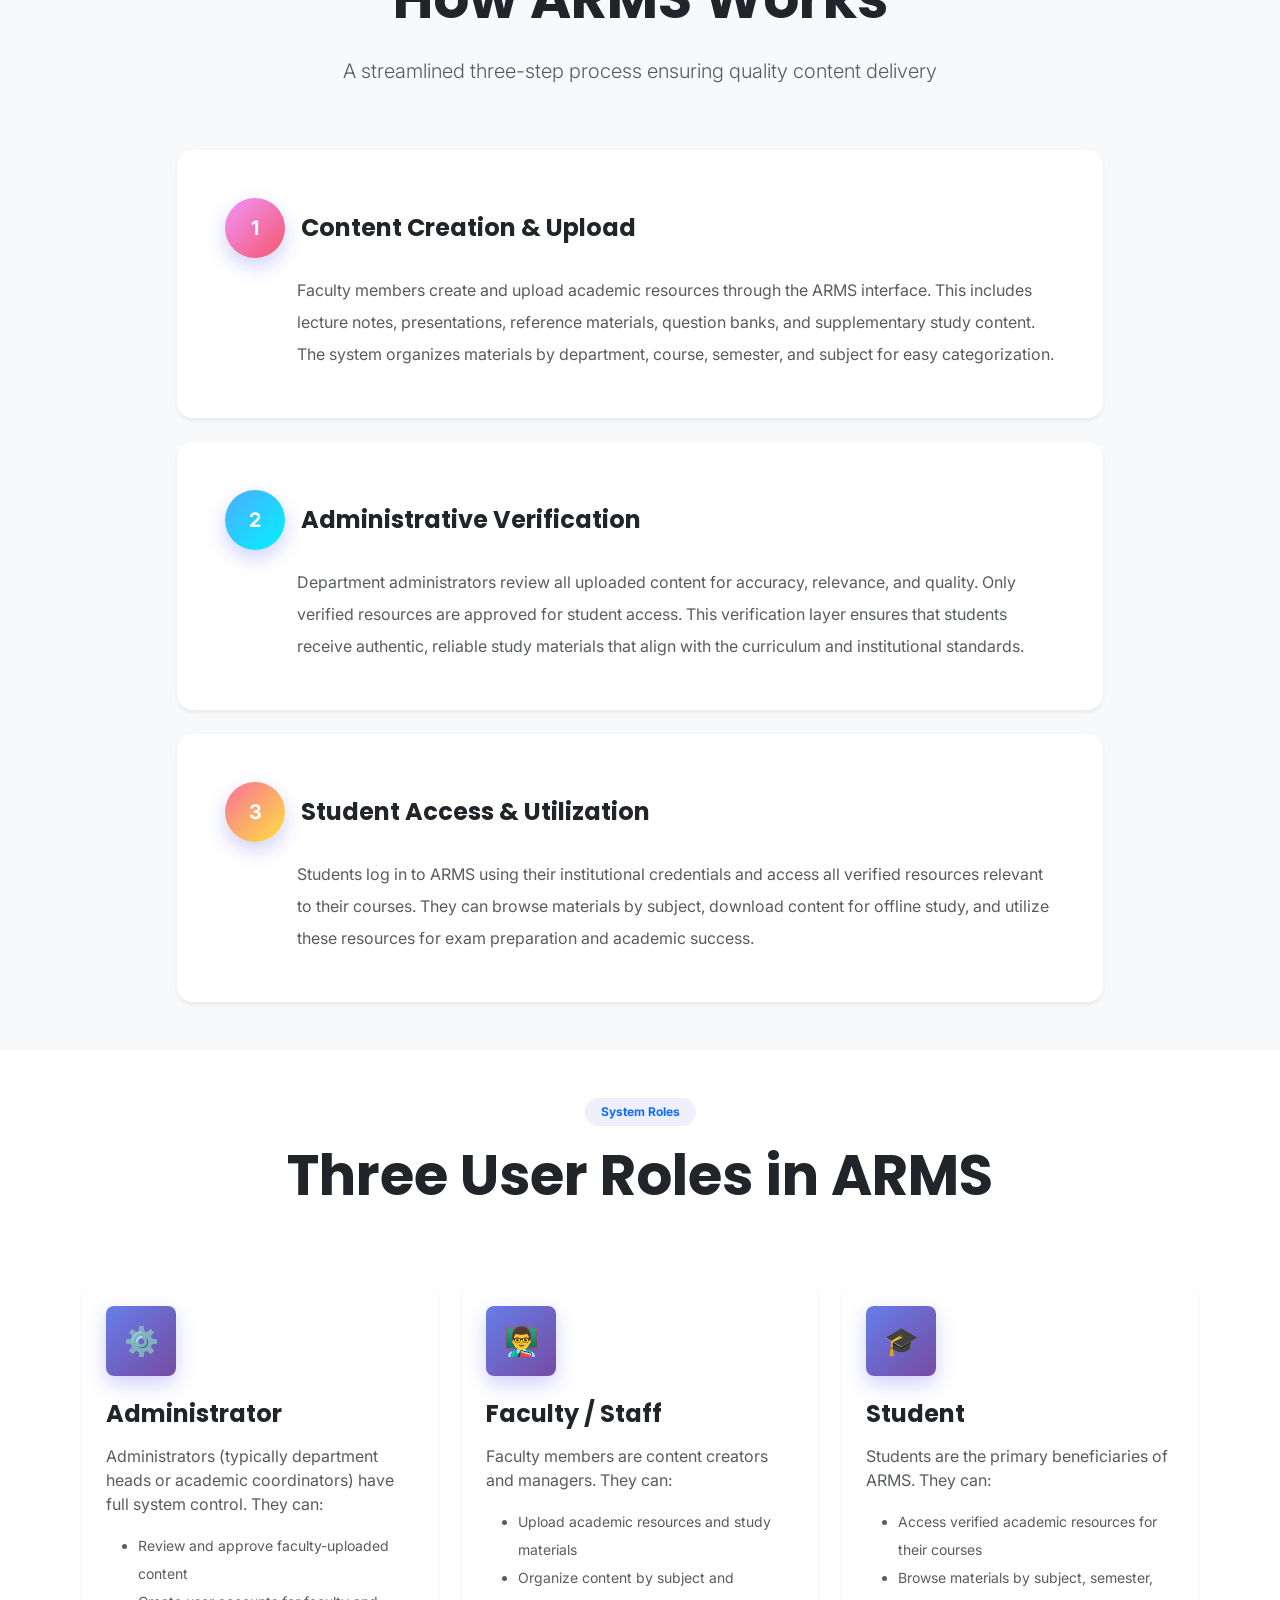
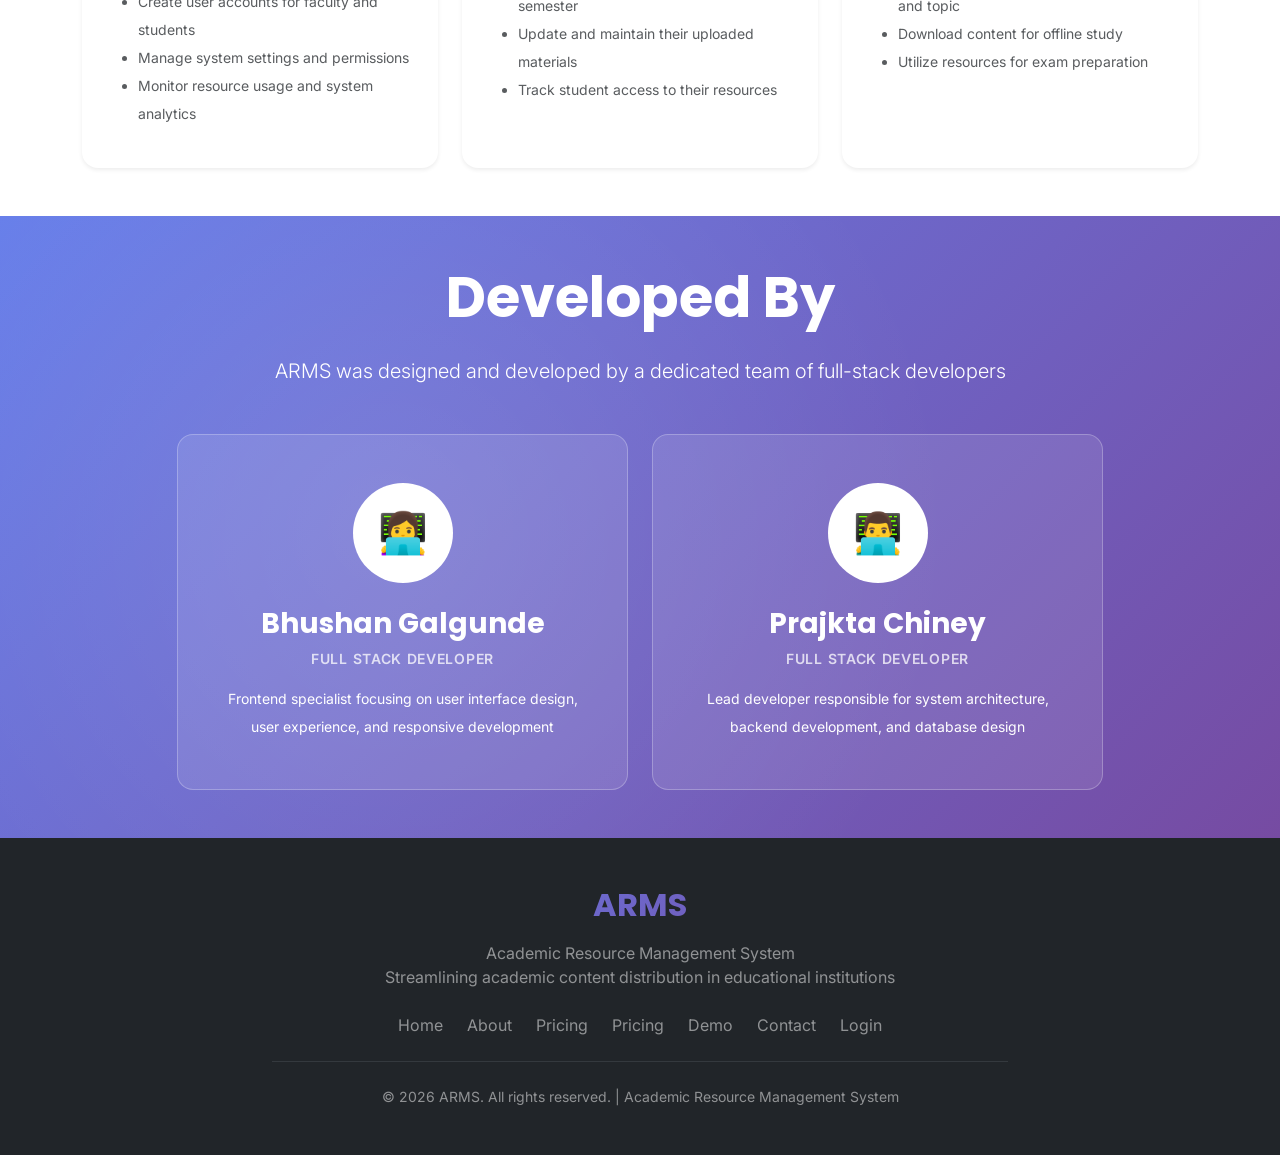
==== commit 407df865: "developor changes" ====
--- a/about.html
+++ b/about.html
@@ -262,6 +262,20 @@
             </div>
             
             <div class="row g-4 justify-content-center">
+                <div class="col-md-6 col-lg-5" data-aos="fade-up" data-aos-delay="300">
+                    <div class="card bg-white bg-opacity-10 border-white border-opacity-25 text-white h-100">
+                        <div class="card-body p-4 p-lg-5 text-center">
+                            <div class="rounded-circle bg-white bg-opacity-20 d-inline-flex align-items-center justify-content-center mb-4" style="width: 100px; height: 100px;">
+                                <span class="fs-1">👩‍💻</span>
+                            </div>
+                            <h3 class="h3 fw-bold mb-2">Bhushan Galgunde</h3>
+                            <p class="text-white-75 text-uppercase small fw-semibold mb-3 tracking-wider">Full Stack Developer</p>
+                            <p class="mb-0 small lh-lg">
+                                Frontend specialist focusing on user interface design, user experience, and responsive development
+                            </p>
+                        </div>
+                    </div>
+                </div>
                 <div class="col-md-6 col-lg-5" data-aos="fade-up" data-aos-delay="200">
                     <div class="card bg-white bg-opacity-10 border-white border-opacity-25 text-white h-100">
                         <div class="card-body p-4 p-lg-5 text-center">
@@ -277,20 +291,7 @@
                     </div>
                 </div>
                 
-                <div class="col-md-6 col-lg-5" data-aos="fade-up" data-aos-delay="300">
-                    <div class="card bg-white bg-opacity-10 border-white border-opacity-25 text-white h-100">
-                        <div class="card-body p-4 p-lg-5 text-center">
-                            <div class="rounded-circle bg-white bg-opacity-20 d-inline-flex align-items-center justify-content-center mb-4" style="width: 100px; height: 100px;">
-                                <span class="fs-1">👩‍💻</span>
-                            </div>
-                            <h3 class="h3 fw-bold mb-2">Bhushan Galgunde</h3>
-                            <p class="text-white-75 text-uppercase small fw-semibold mb-3 tracking-wider">Full Stack Developer</p>
-                            <p class="mb-0 small lh-lg">
-                                Frontend specialist focusing on user interface design, user experience, and responsive development
-                            </p>
-                        </div>
-                    </div>
-                </div>
+                
             </div>
         </div>
     </section>
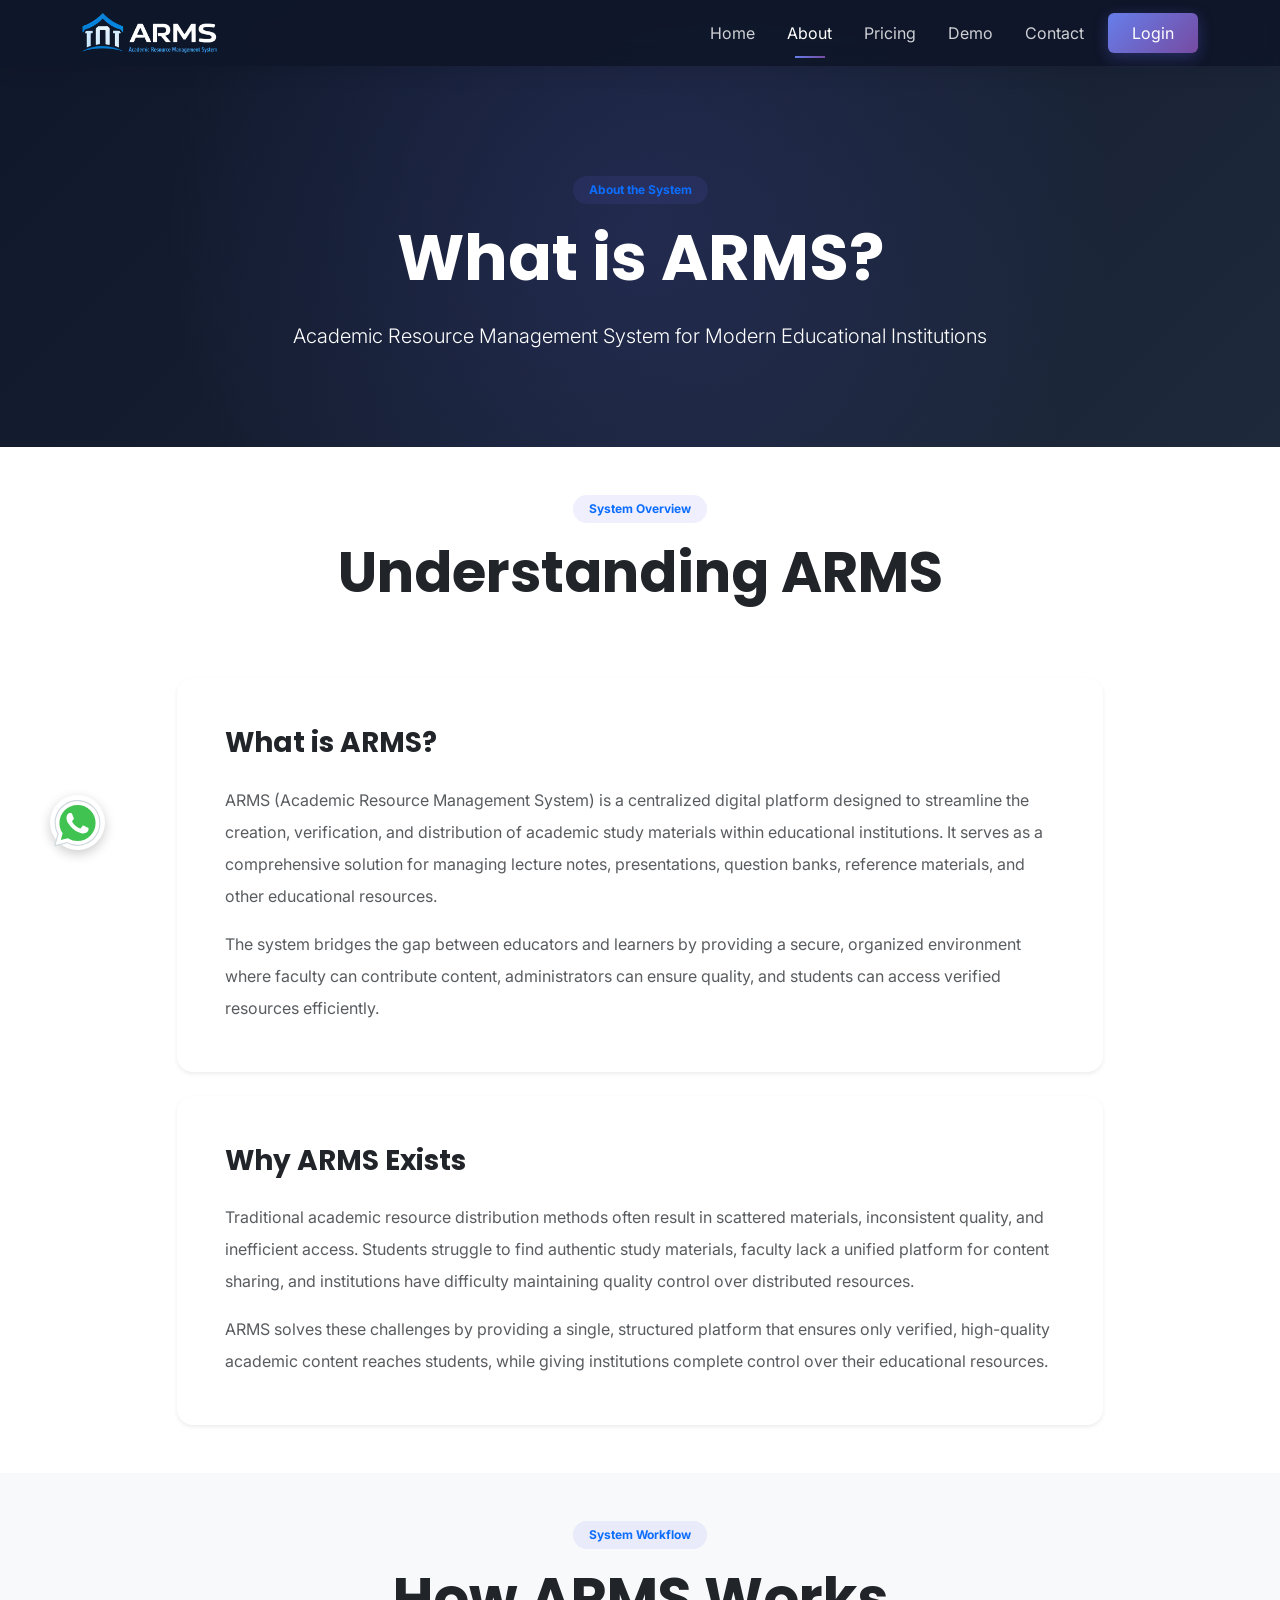
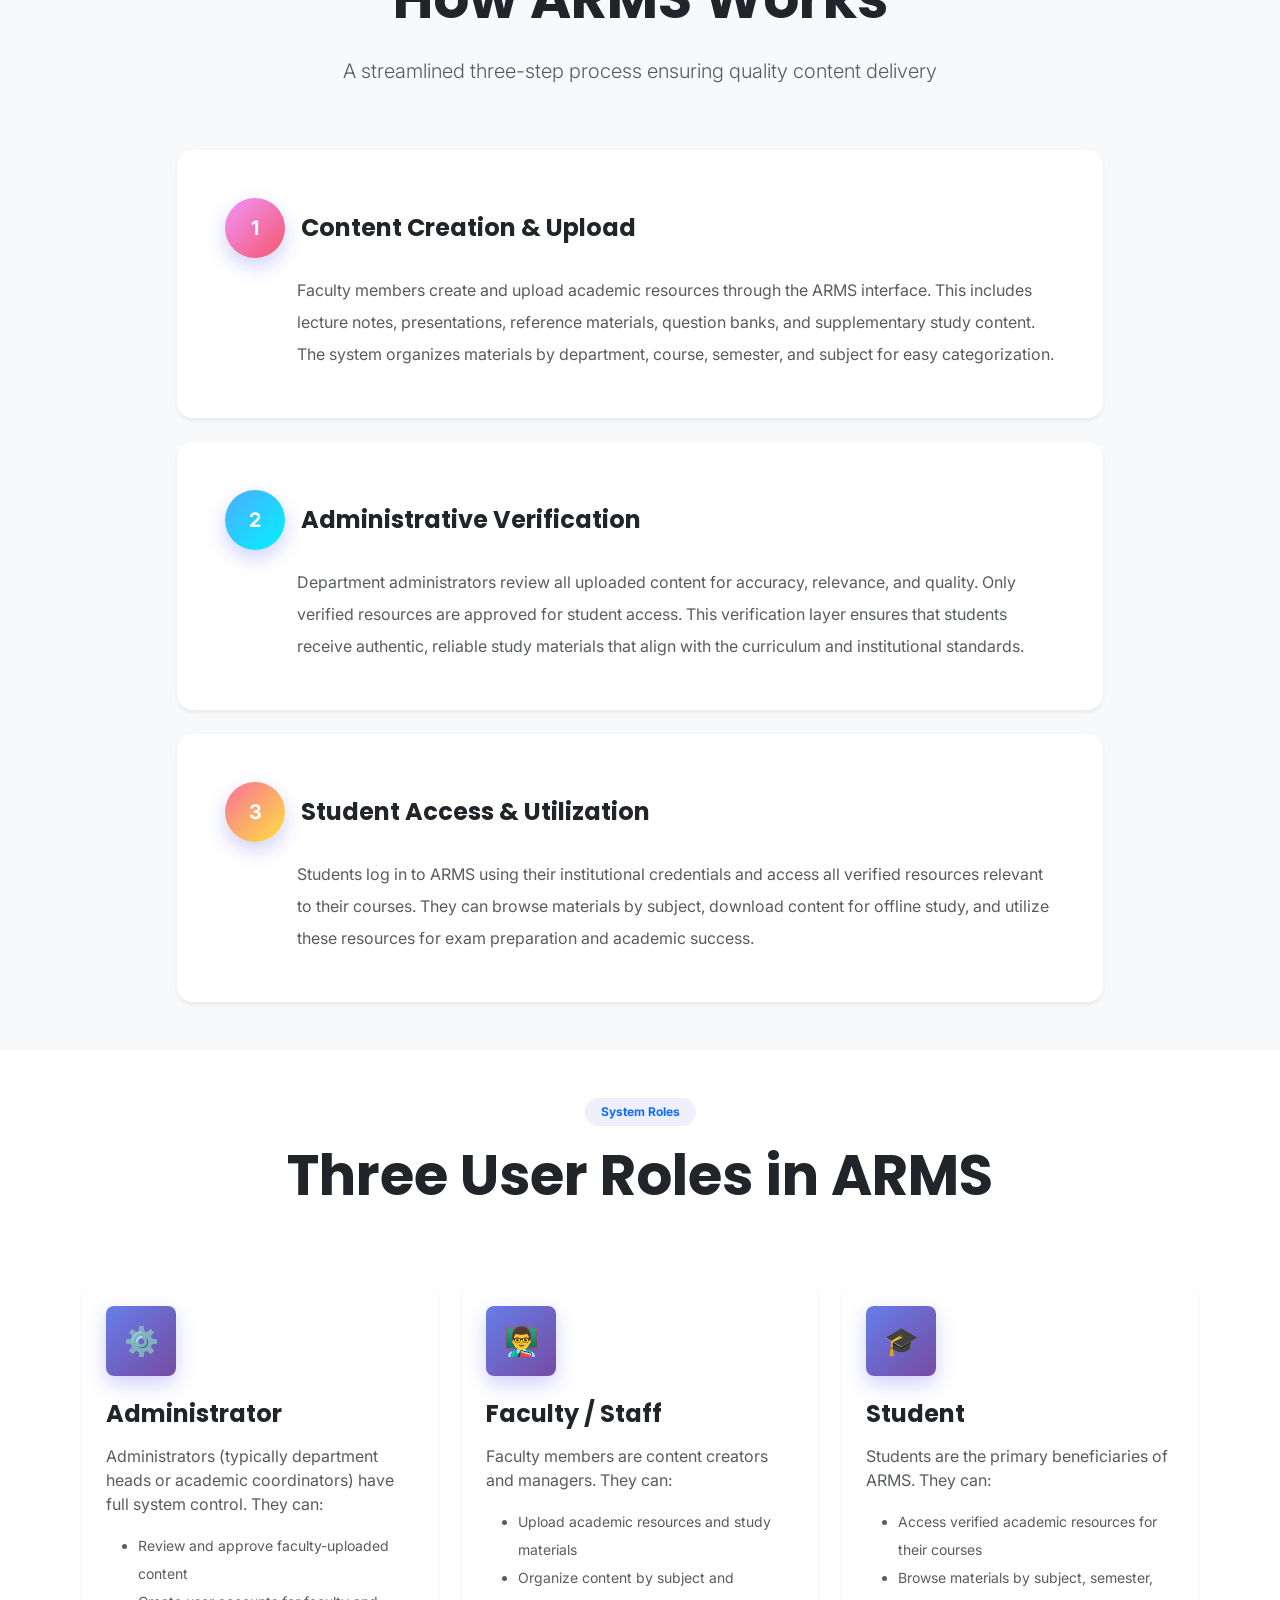
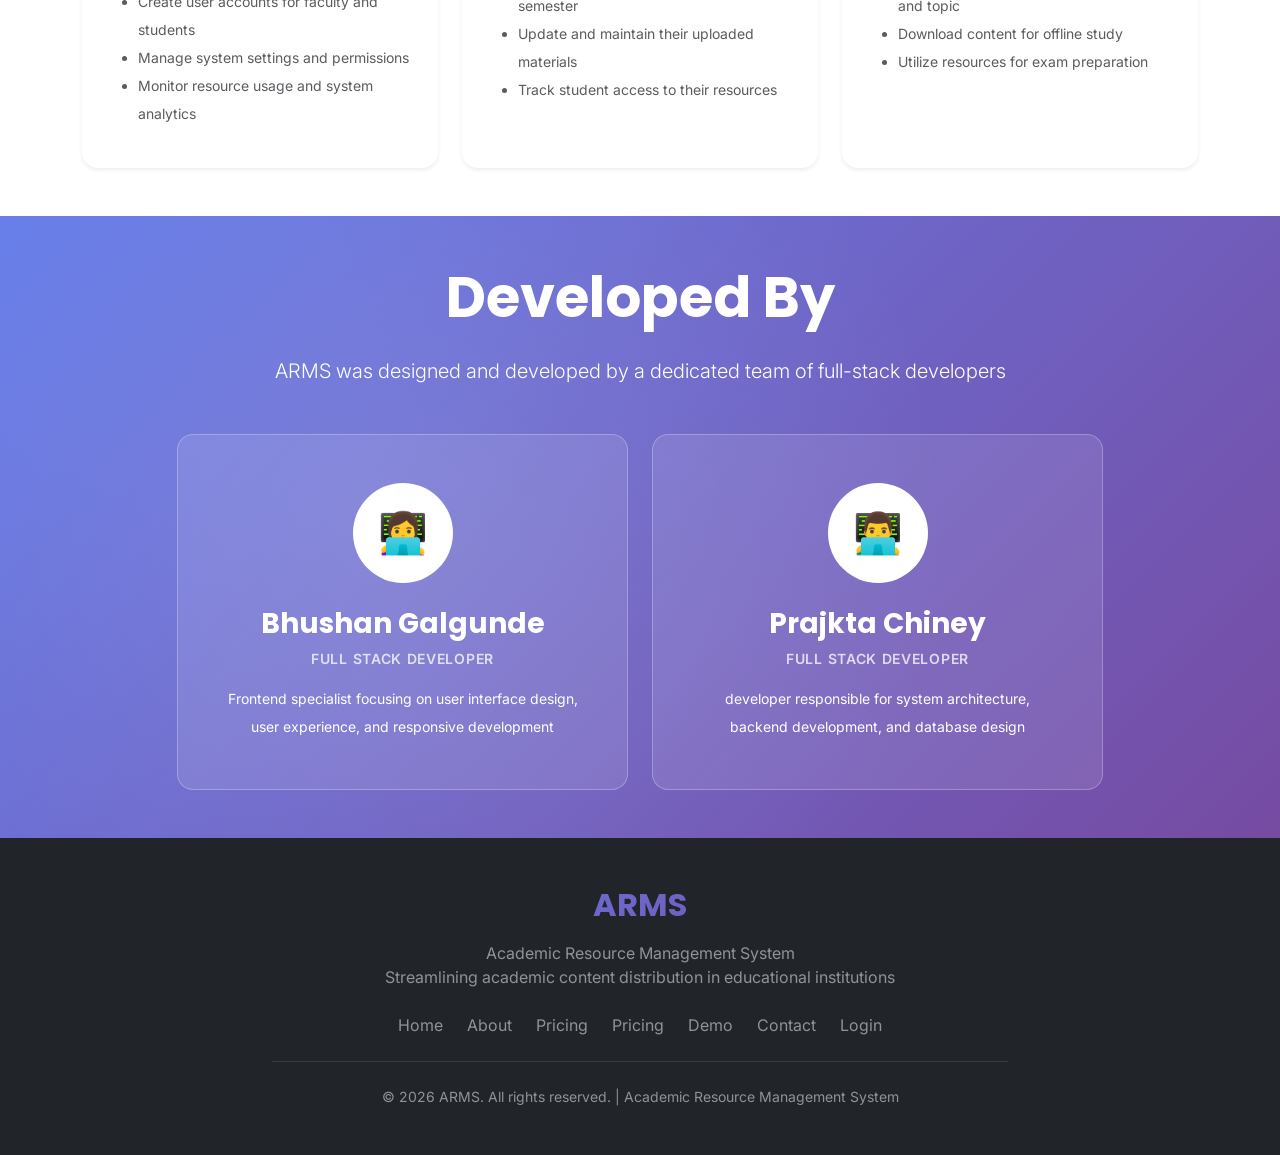
==== commit e284c314: "new logo and favicon added" ====
--- a/about.html
+++ b/about.html
@@ -9,7 +9,8 @@
     <title>About ARMS | Academic Resource Management System</title>
     <meta name="description" content="Learn about ARMS - Academic Resource Management System. Discover how ARMS streamlines academic content management in educational institutions.">
     
-    <link rel="icon" type="image/svg+xml" href="data:image/svg+xml,%3Csvg xmlns='http://www.w3.org/2000/svg' viewBox='0 0 100 100'%3E%3Ctext y='.9em' font-size='90'%3E🎓%3C/text%3E%3C/svg%3E">
+    <link rel="icon" type="image/svg+xml"
+        href="logof.png">
     
     <!-- Bootstrap 5 CSS -->
     <link href="https://cdn.jsdelivr.net/npm/bootstrap@5.3.2/dist/css/bootstrap.min.css" rel="stylesheet">
@@ -30,7 +31,7 @@
          ========================================== -->
     <nav class="navbar navbar-expand-lg navbar-dark fixed-top modern-nav">
         <div class="container">
-            <a class="navbar-brand fw-bold fs-4" href="index.html">ARMS</a>
+            <a class="navbar-brand fw-bold fs-4" href="index.html"><img src="logo.png" alt="ARMS logo" class="img-fluid" style="max-height: 40px;"></a>
             
             <button class="navbar-toggler border-0" type="button" data-bs-toggle="collapse" data-bs-target="#navbarNav" aria-controls="navbarNav" aria-expanded="false" aria-label="Toggle navigation">
                 <span class="navbar-toggler-icon"></span>
@@ -285,7 +286,7 @@
                             <h3 class="h3 fw-bold mb-2">Prajkta Chiney</h3>
                             <p class="text-white-75 text-uppercase small fw-semibold mb-3 tracking-wider">Full Stack Developer</p>
                             <p class="mb-0 small lh-lg">
-                                Lead developer responsible for system architecture, backend development, and database design
+                                 developer responsible for system architecture, backend development, and database design
                             </p>
                         </div>
                     </div>
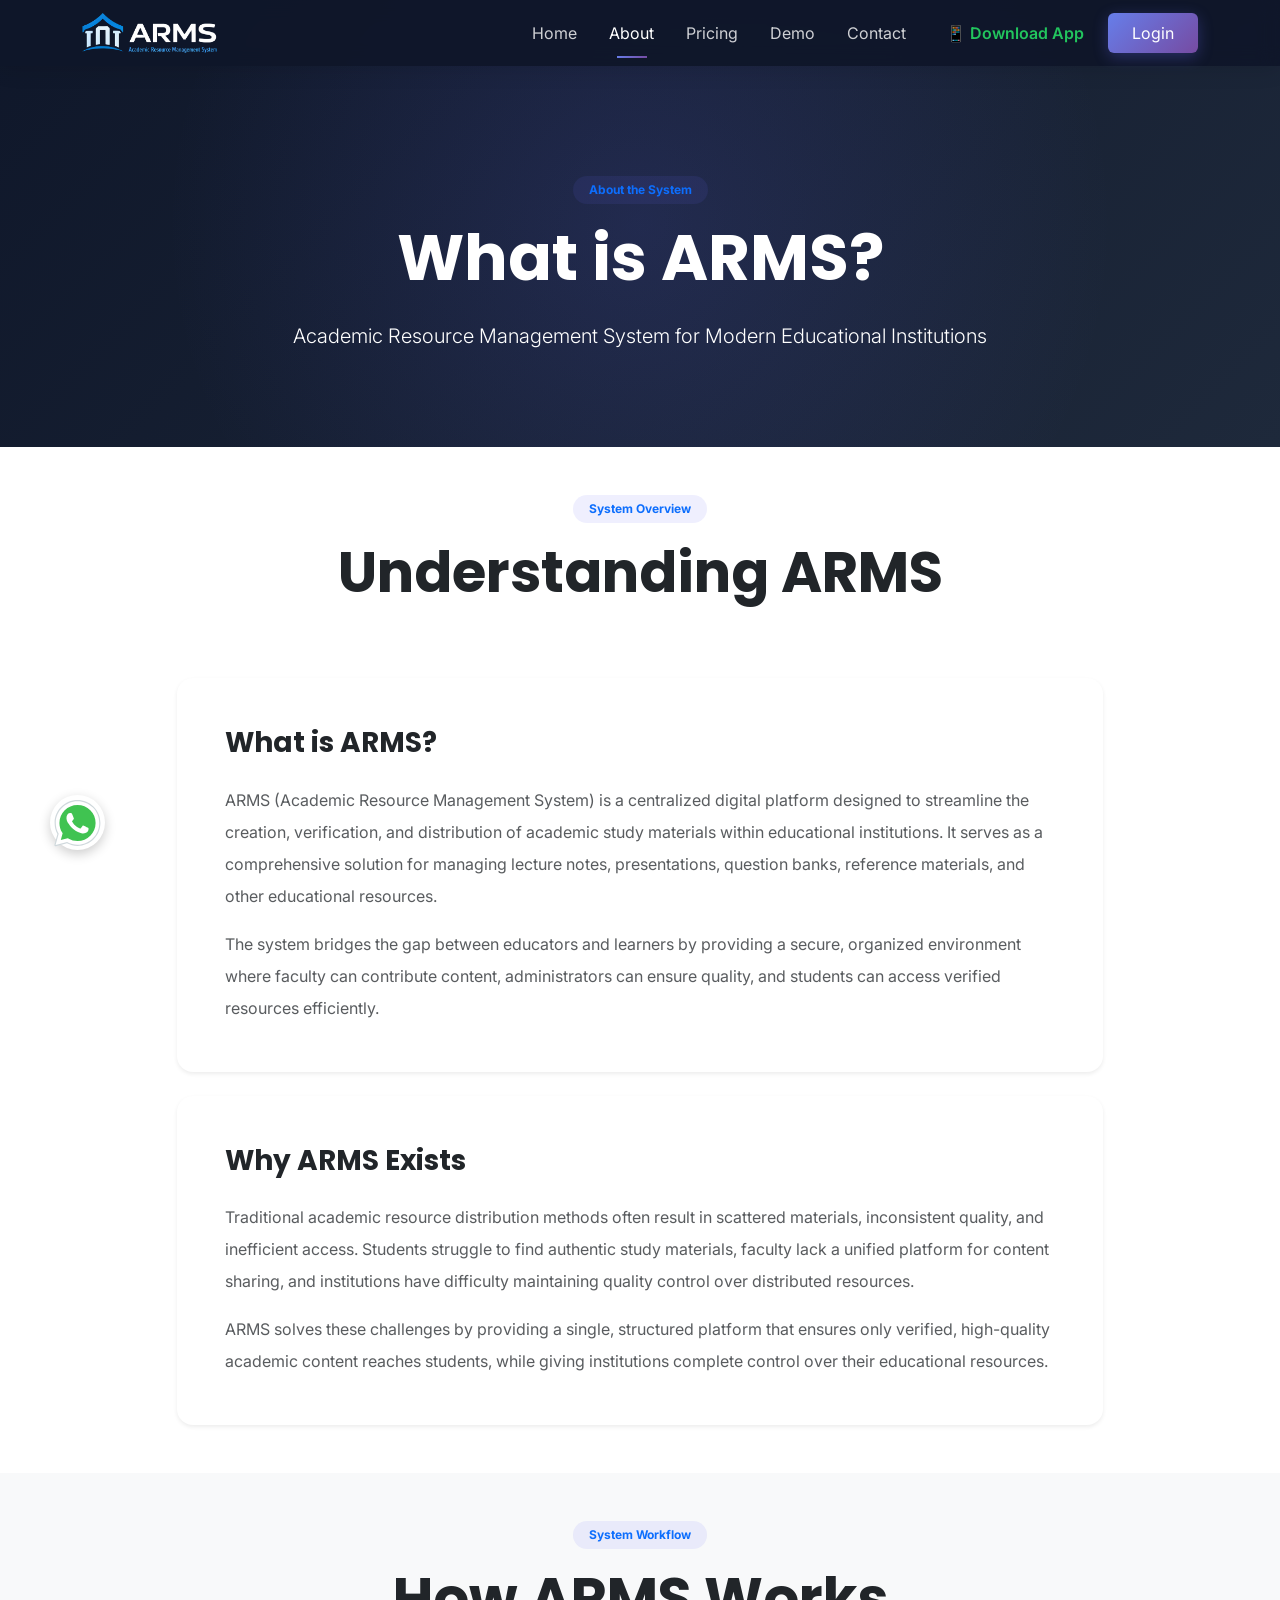
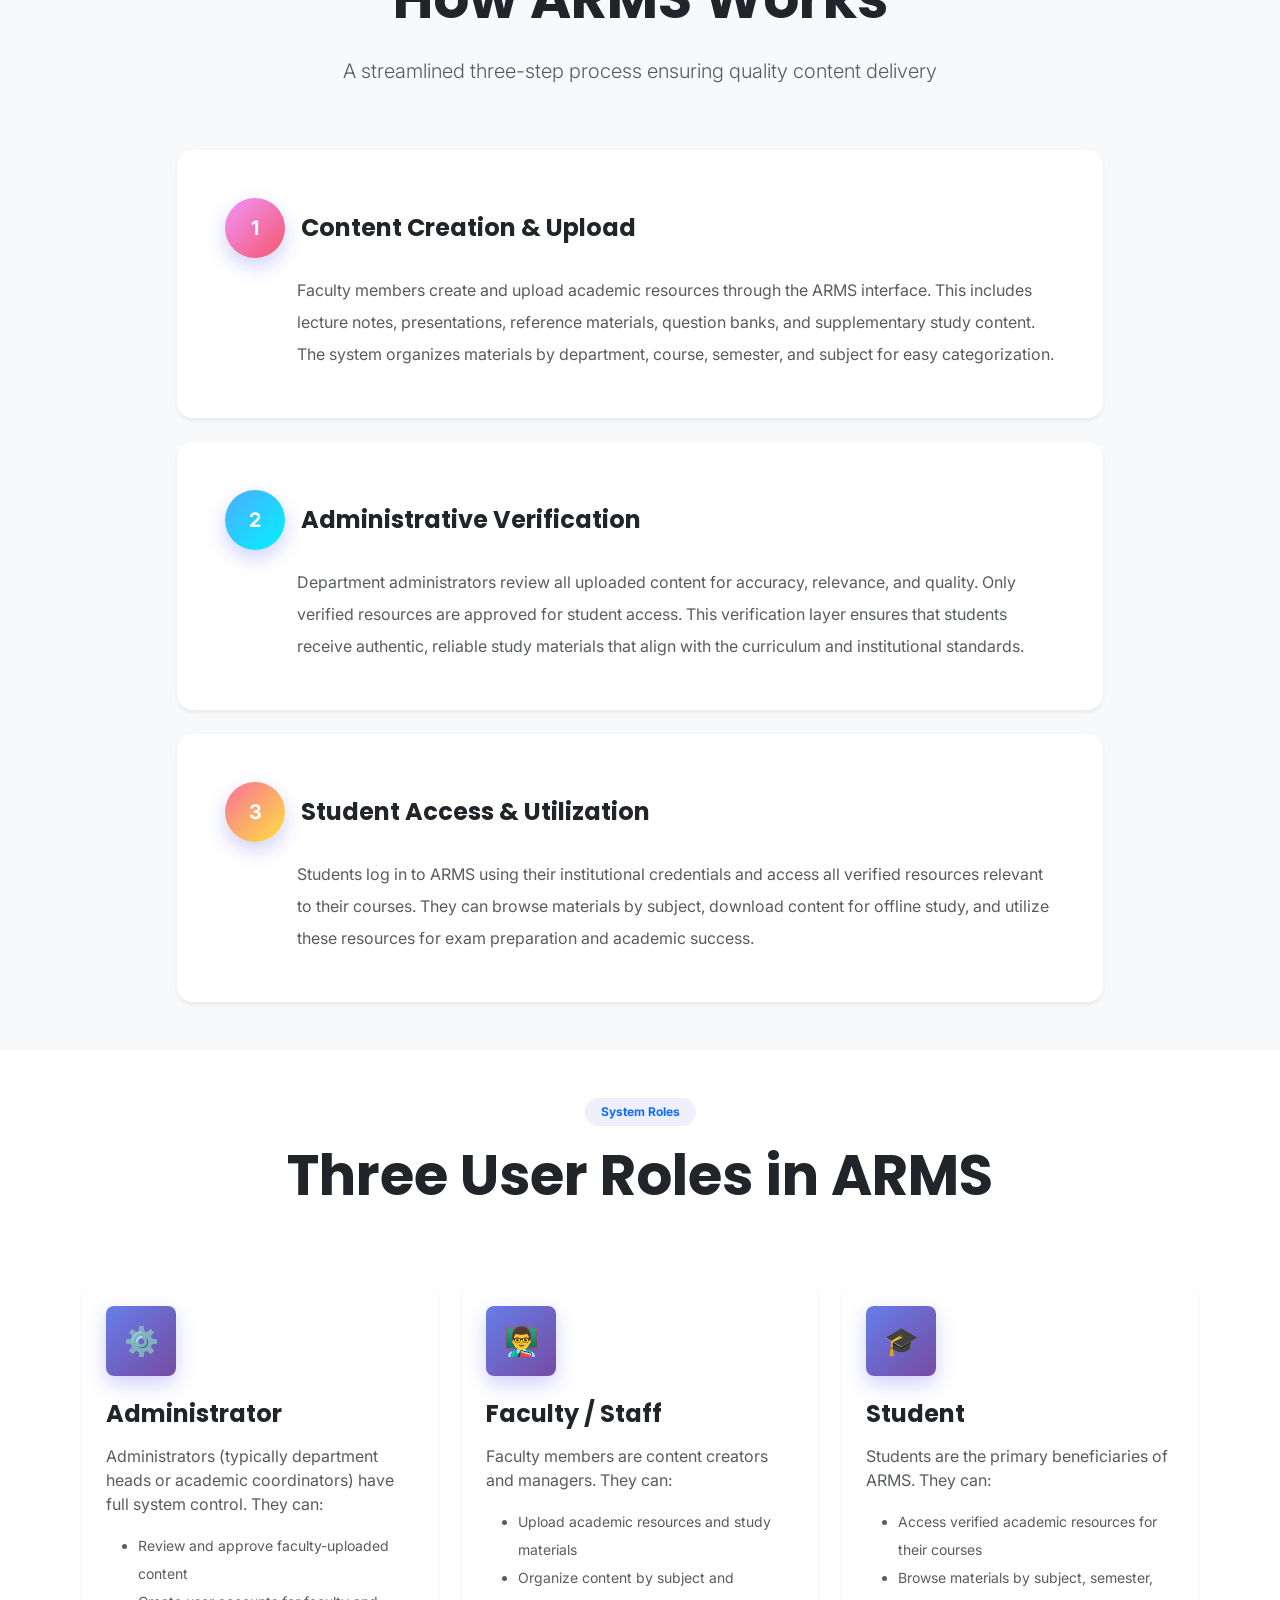
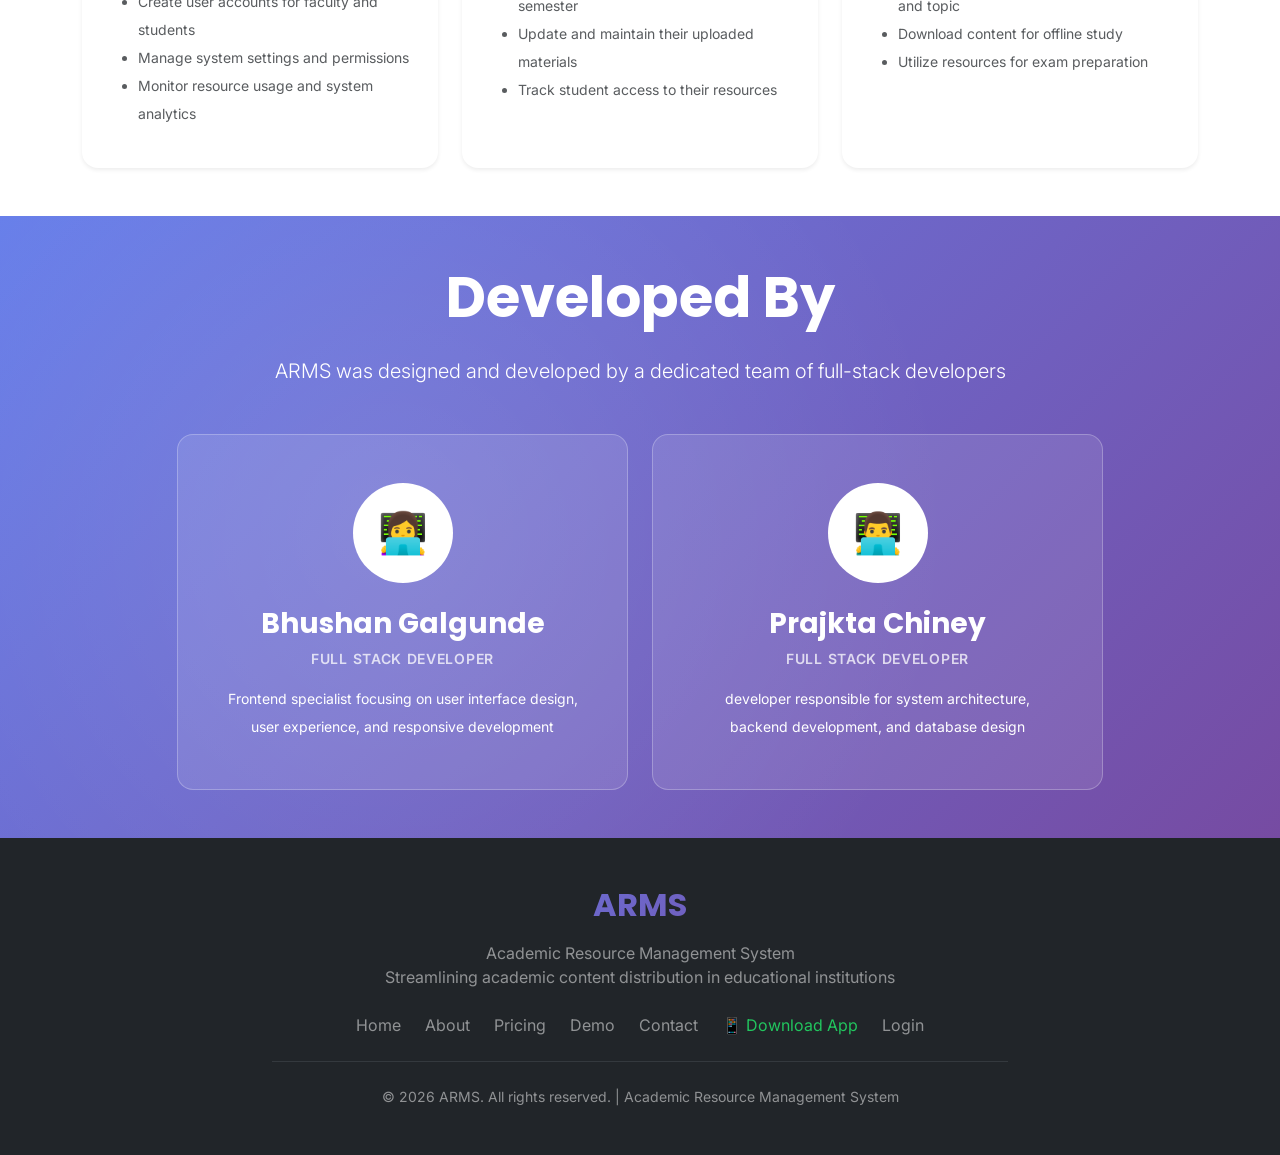
==== commit c98cc4bf: "Download app page added and further changes made according to it" ====
--- a/about.html
+++ b/about.html
@@ -31,28 +31,24 @@
          ========================================== -->
     <nav class="navbar navbar-expand-lg navbar-dark fixed-top modern-nav">
         <div class="container">
-            <a class="navbar-brand fw-bold fs-4" href="index.html"><img src="logo.png" alt="ARMS logo" class="img-fluid" style="max-height: 40px;"></a>
-            
-            <button class="navbar-toggler border-0" type="button" data-bs-toggle="collapse" data-bs-target="#navbarNav" aria-controls="navbarNav" aria-expanded="false" aria-label="Toggle navigation">
+            <a class="navbar-brand d-flex align-items-center" href="index.html">
+                <img src="logo.png" alt="ARMS logo" class="img-fluid" style="max-height: 40px;">
+            </a>
+
+            <button class="navbar-toggler border-0" type="button" data-bs-toggle="collapse" data-bs-target="#navbarNav"
+                aria-controls="navbarNav" aria-expanded="false" aria-label="Toggle navigation">
                 <span class="navbar-toggler-icon"></span>
             </button>
-            
+
             <div class="collapse navbar-collapse" id="navbarNav">
                 <ul class="navbar-nav ms-auto align-items-lg-center">
-                    <li class="nav-item">
-                        <a class="nav-link px-3" href="index.html">Home</a>
-                    </li>
-                    <li class="nav-item">
-                        <a class="nav-link active px-3" href="about.html">About</a>
-                    </li>
-                    <li class="nav-item">
-                        <a class="nav-link px-3" href="pricing.html">Pricing</a>
-                    </li>
-                    <li class="nav-item">
-                        <a class="nav-link px-3" href="demo.html">Demo</a>
-                    </li>
-                    <li class="nav-item">
-                        <a class="nav-link px-3" href="contact.html">Contact</a>
+                    <li class="nav-item"><a class="nav-link px-3" href="index.html">Home</a></li>
+                    <li class="nav-item"><a class="nav-link px-3" href="about.html">About</a></li>
+                    <li class="nav-item"><a class="nav-link px-3" href="pricing.html">Pricing</a></li>
+                    <li class="nav-item"><a class="nav-link px-3" href="demo.html">Demo</a></li>
+                    <li class="nav-item"><a class="nav-link px-3" href="contact.html">Contact</a></li>
+                    <li class="nav-item mt-3 mt-lg-0 ms-lg-2">
+                        <a class="nav-link active px-3 fw-semibold" href="download.html" style="color: #22c55e !important;">📱 Download App</a>
                     </li>
                     <li class="nav-item mt-3 mt-lg-0 ms-lg-2">
                         <a class="btn btn-gradient px-4 py-2" href="login.html">Login</a>
@@ -61,7 +57,6 @@
             </div>
         </div>
     </nav>
-    
     <!-- ==========================================
          PAGE HEADER
          ========================================== -->
@@ -309,19 +304,19 @@
                         Academic Resource Management System<br>
                         Streamlining academic content distribution in educational institutions
                     </p>
-                    
+
                     <div class="d-flex flex-wrap justify-content-center gap-4 mb-4">
                         <a href="index.html" class="text-white-50 text-decoration-none hover-primary">Home</a>
                         <a href="about.html" class="text-white-50 text-decoration-none hover-primary">About</a>
                         <a href="pricing.html" class="text-white-50 text-decoration-none hover-primary">Pricing</a>
-                        <a href="pricing.html" class="text-white-50 text-decoration-none hover-primary">Pricing</a>
                         <a href="demo.html" class="text-white-50 text-decoration-none hover-primary">Demo</a>
                         <a href="contact.html" class="text-white-50 text-decoration-none hover-primary">Contact</a>
+                        <a href="download.html" class="text-white-50 text-decoration-none hover-primary" style="color: #22c55e !important;">📱 Download App</a>
                         <a href="login.html" class="text-white-50 text-decoration-none hover-primary">Login</a>
                     </div>
-                    
+
                     <hr class="border-secondary my-4">
-                    
+
                     <p class="text-white-50 small mb-0">
                         &copy; 2026 ARMS. All rights reserved. | Academic Resource Management System
                     </p>
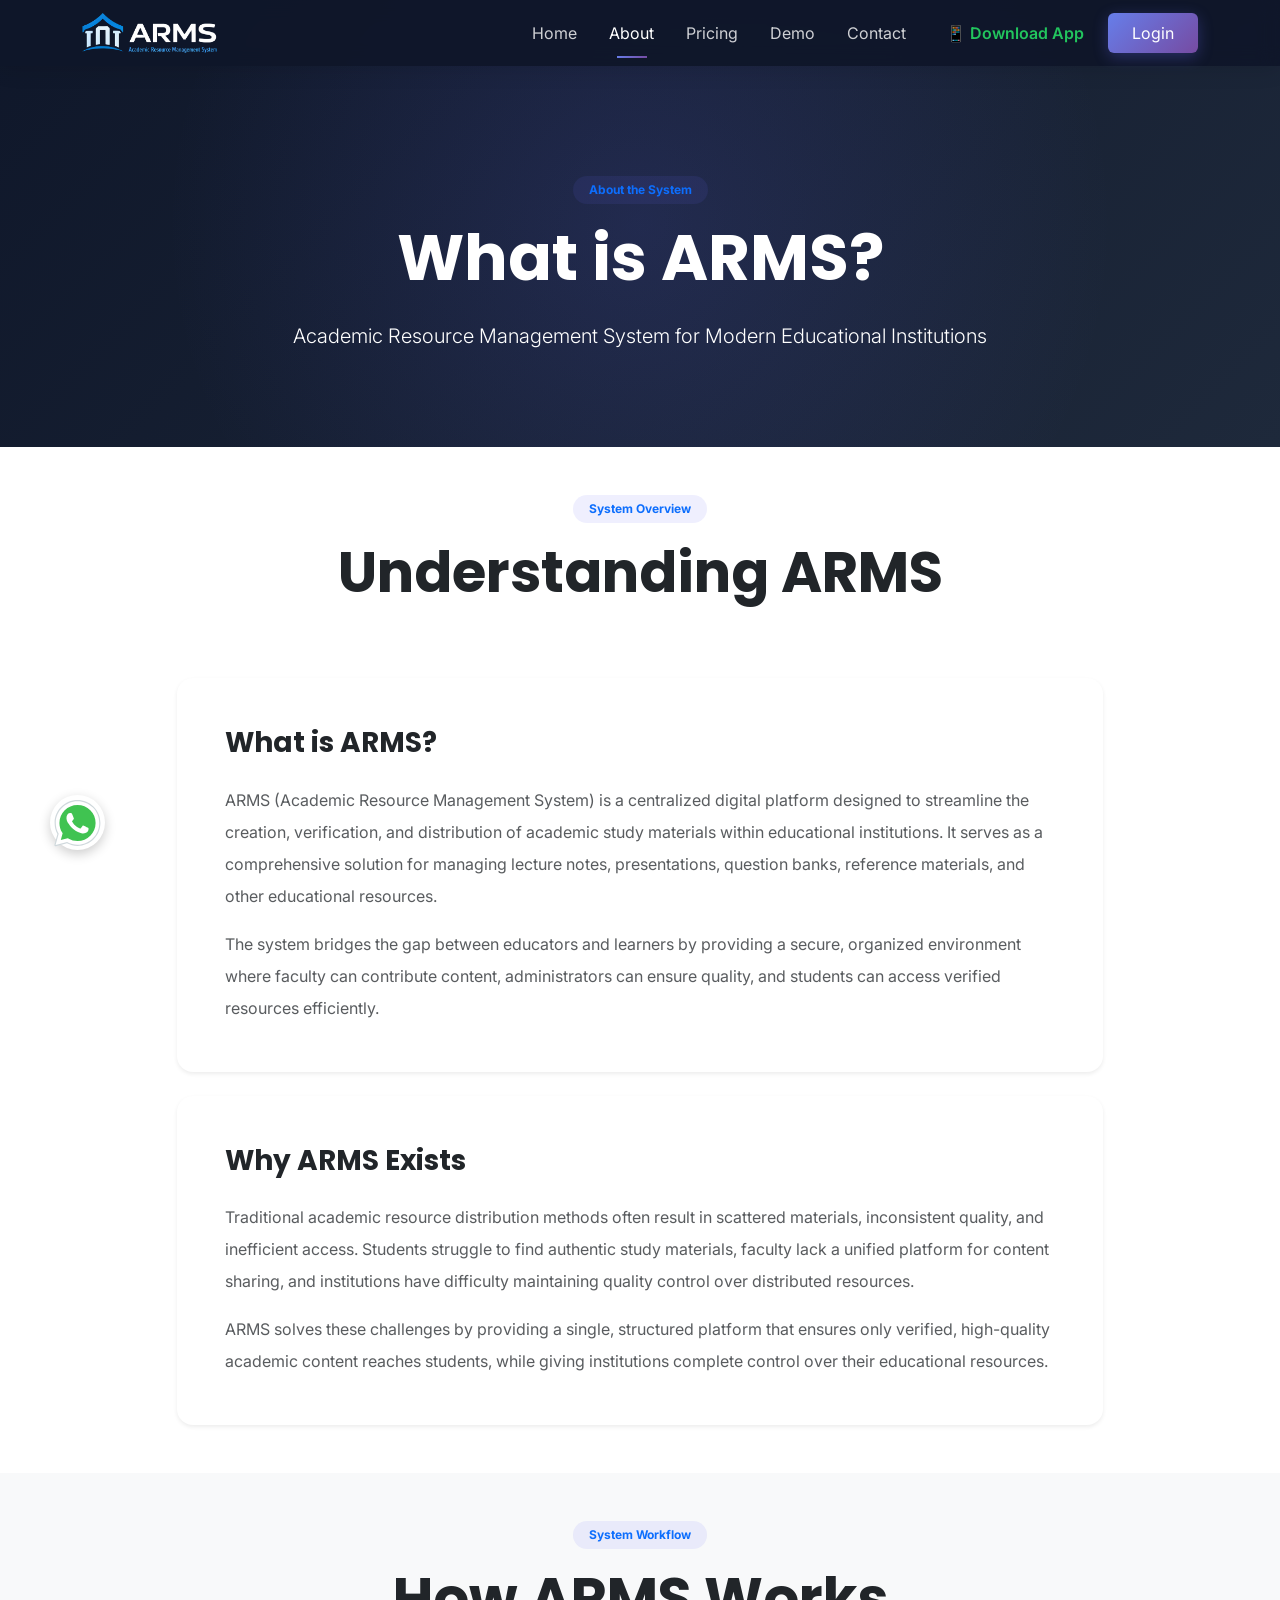
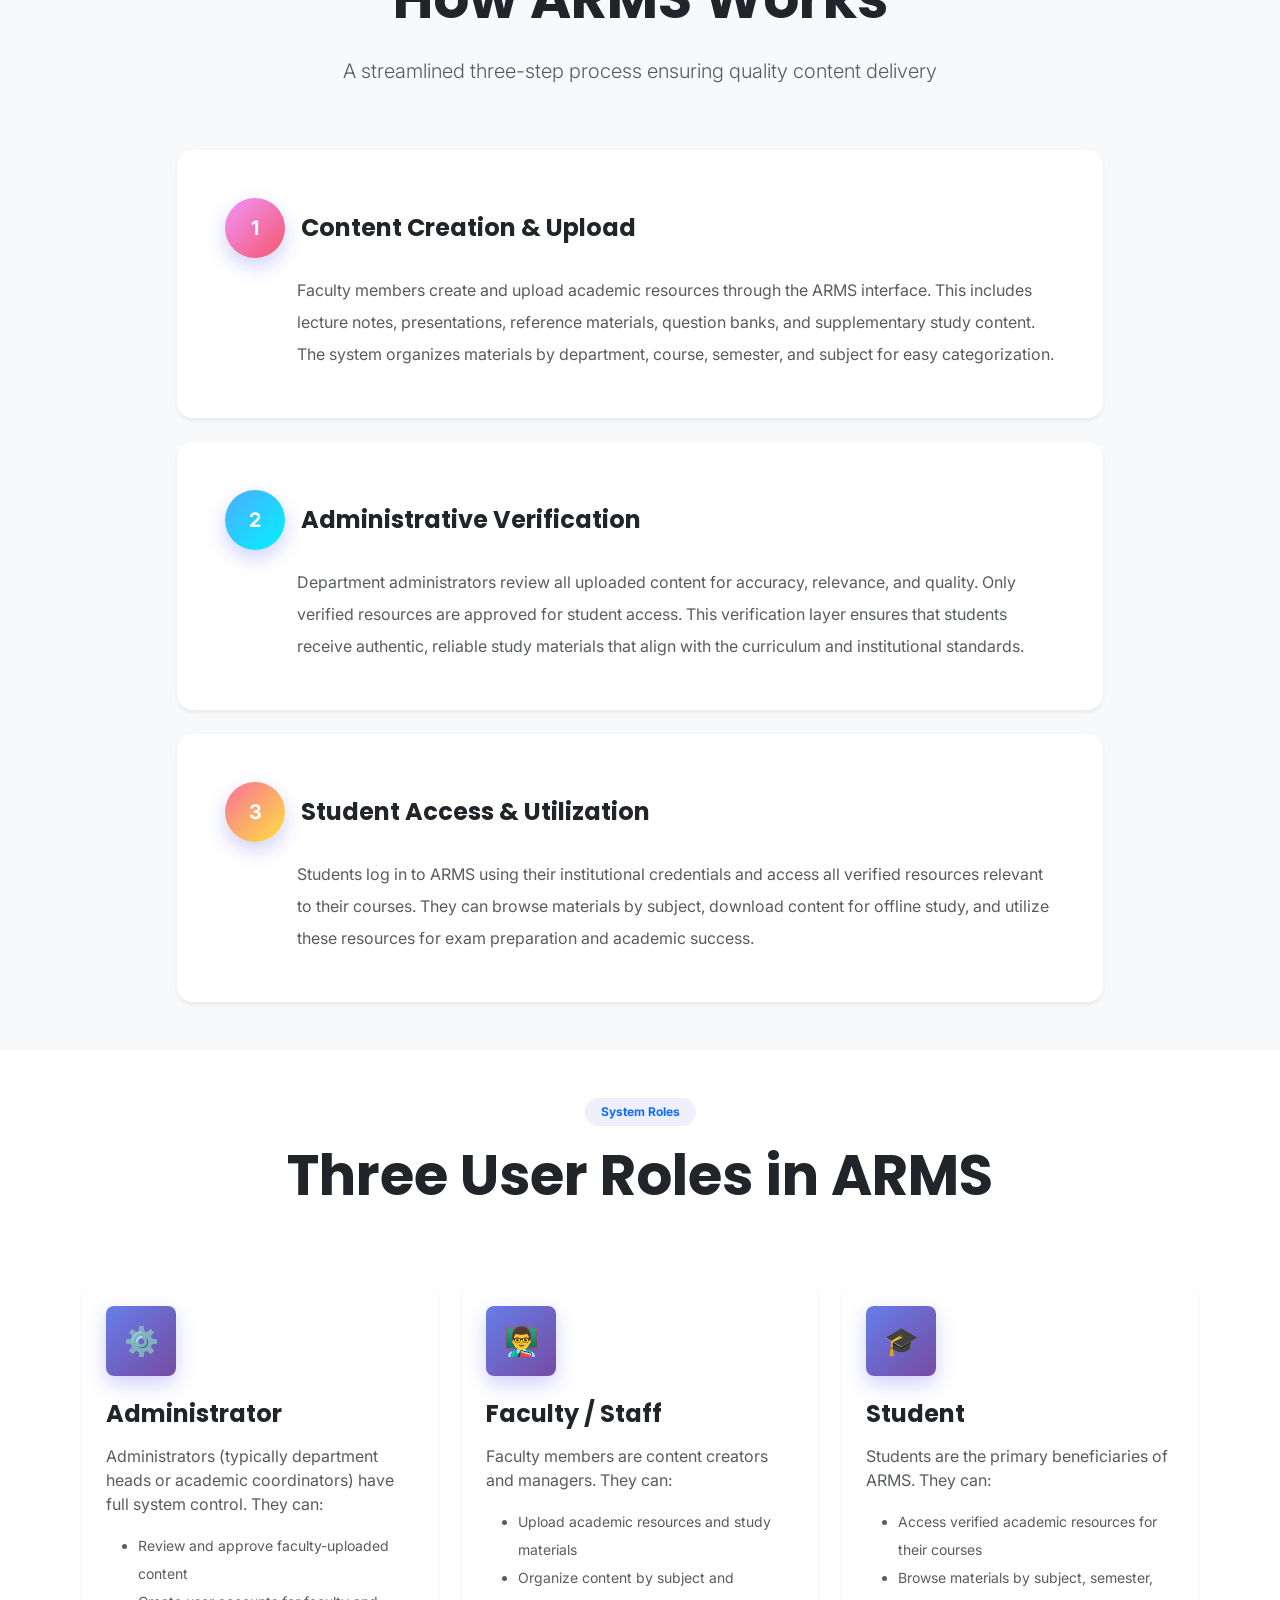
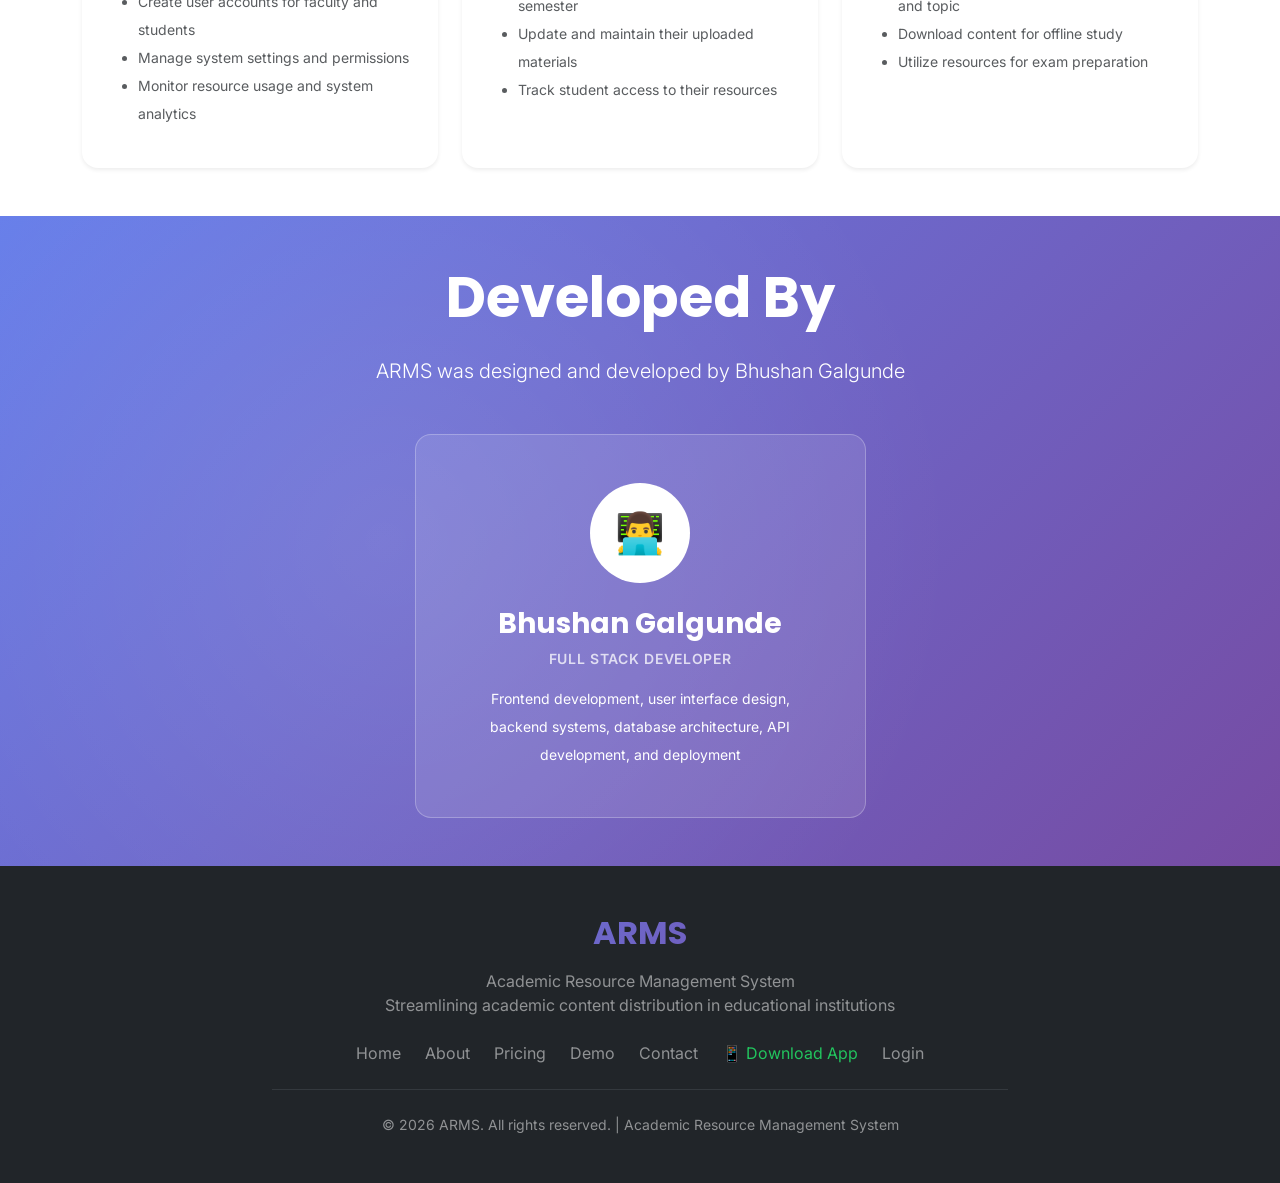
==== commit 6a224020: "REMOVED PRAJKTA FROM PROJECT ALSO" ====
--- a/about.html
+++ b/about.html
@@ -252,42 +252,26 @@
                 <div class="col-lg-8">
                     <h2 class="display-4 fw-bold mb-4" data-aos="fade-up">Developed By</h2>
                     <p class="lead mb-0" data-aos="fade-up" data-aos-delay="100">
-                        ARMS was designed and developed by a dedicated team of full-stack developers
+                        ARMS was designed and developed by Bhushan Galgunde
                     </p>
                 </div>
             </div>
             
             <div class="row g-4 justify-content-center">
-                <div class="col-md-6 col-lg-5" data-aos="fade-up" data-aos-delay="300">
-                    <div class="card bg-white bg-opacity-10 border-white border-opacity-25 text-white h-100">
-                        <div class="card-body p-4 p-lg-5 text-center">
-                            <div class="rounded-circle bg-white bg-opacity-20 d-inline-flex align-items-center justify-content-center mb-4" style="width: 100px; height: 100px;">
-                                <span class="fs-1">👩‍💻</span>
-                            </div>
-                            <h3 class="h3 fw-bold mb-2">Bhushan Galgunde</h3>
-                            <p class="text-white-75 text-uppercase small fw-semibold mb-3 tracking-wider">Full Stack Developer</p>
-                            <p class="mb-0 small lh-lg">
-                                Frontend specialist focusing on user interface design, user experience, and responsive development
-                            </p>
-                        </div>
-                    </div>
-                </div>
-                <div class="col-md-6 col-lg-5" data-aos="fade-up" data-aos-delay="200">
+                <div class="col-md-6 col-lg-5" data-aos="fade-up" data-aos-delay="100">
                     <div class="card bg-white bg-opacity-10 border-white border-opacity-25 text-white h-100">
                         <div class="card-body p-4 p-lg-5 text-center">
                             <div class="rounded-circle bg-white bg-opacity-20 d-inline-flex align-items-center justify-content-center mb-4" style="width: 100px; height: 100px;">
                                 <span class="fs-1">👨‍💻</span>
                             </div>
-                            <h3 class="h3 fw-bold mb-2">Prajkta Chiney</h3>
+                            <h3 class="h3 fw-bold mb-2">Bhushan Galgunde</h3>
                             <p class="text-white-75 text-uppercase small fw-semibold mb-3 tracking-wider">Full Stack Developer</p>
                             <p class="mb-0 small lh-lg">
-                                 developer responsible for system architecture, backend development, and database design
-                            </p>
-                        </div>
-                    </div>
-                </div>
-                
-                
+                                Frontend development, user interface design, backend systems, database architecture, API development, and deployment
+                            </p>
+                        </div>
+                    </div>
+                </div>
             </div>
         </div>
     </section>
